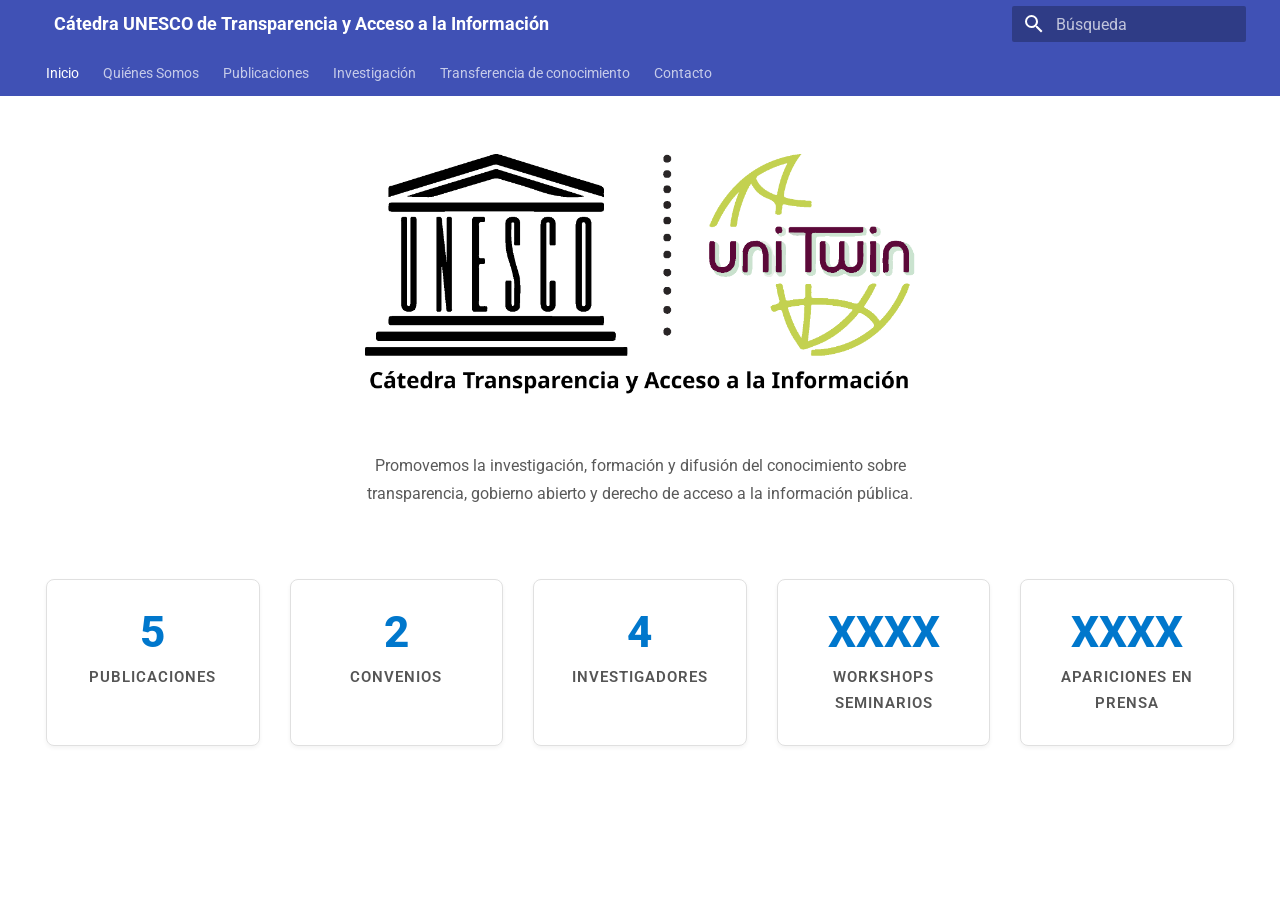
==== index.html @ 117f4312 "Deployed ab85053 with MkDocs version: 1.6.1" ====
<!doctype html>
<html lang="es" class="no-js">
  <head>
    
      <meta charset="utf-8">
      <meta name="viewport" content="width=device-width,initial-scale=1">
      
        <meta name="description" content="Cátedra UNESCO dedicada a la investigación en transparencia y acceso a la información pública auspiciado por UNESCO internacional.">
      
      
      
        <link rel="canonical" href="https://joseluissanmartinmelio.github.io/unesco_page/">
      
      
      
        <link rel="next" href="quienes-somos/">
      
      
        
      
      
      <link rel="icon" href="images/logo.png">
      <meta name="generator" content="mkdocs-1.6.1, mkdocs-material-9.7.4">
    
    
      
        <title>Cátedra UNESCO de Transparencia y Acceso a la Información</title>
      
    
    
      <link rel="stylesheet" href="assets/stylesheets/main.484c7ddc.min.css">
      
        
        <link rel="stylesheet" href="assets/stylesheets/palette.ab4e12ef.min.css">
      
      


    
    
      
    
    
      
        
        
        <link rel="preconnect" href="https://fonts.gstatic.com" crossorigin>
        <link rel="stylesheet" href="https://fonts.googleapis.com/css?family=Roboto:300,300i,400,400i,700,700i%7CRoboto+Mono:400,400i,700,700i&display=fallback">
        <style>:root{--md-text-font:"Roboto";--md-code-font:"Roboto Mono"}</style>
      
    
    
      <link rel="stylesheet" href="stylesheets/extra.css">
    
    <script>__md_scope=new URL(".",location),__md_hash=e=>[...e].reduce(((e,_)=>(e<<5)-e+_.charCodeAt(0)),0),__md_get=(e,_=localStorage,t=__md_scope)=>JSON.parse(_.getItem(t.pathname+"."+e)),__md_set=(e,_,t=localStorage,a=__md_scope)=>{try{t.setItem(a.pathname+"."+e,JSON.stringify(_))}catch(e){}}</script>
    
      

    
    
  </head>
  
  
    
    
      
    
    
    
    
    <body dir="ltr" data-md-color-scheme="default" data-md-color-primary="indigo" data-md-color-accent="indigo">
  
    
    <input class="md-toggle" data-md-toggle="drawer" type="checkbox" id="__drawer" autocomplete="off">
    <input class="md-toggle" data-md-toggle="search" type="checkbox" id="__search" autocomplete="off">
    <label class="md-overlay" for="__drawer"></label>
    <div data-md-component="skip">
      
        
        <a href="#_1" class="md-skip">
          Saltar a contenido
        </a>
      
    </div>
    <div data-md-component="announce">
      
    </div>
    
    
      

<header class="md-header" data-md-component="header">
  <nav class="md-header__inner md-grid" aria-label="Cabecera">
    <a href="." title="Cátedra UNESCO de Transparencia y Acceso a la Información" class="md-header__button md-logo" aria-label="Cátedra UNESCO de Transparencia y Acceso a la Información" data-md-component="logo">
      
  <img src="images/logo.png" alt="logo">

    </a>
    <label class="md-header__button md-icon" for="__drawer">
      
      <svg xmlns="http://www.w3.org/2000/svg" viewBox="0 0 24 24"><path d="M3 6h18v2H3zm0 5h18v2H3zm0 5h18v2H3z"/></svg>
    </label>
    <div class="md-header__title" data-md-component="header-title">
      <div class="md-header__ellipsis">
        <div class="md-header__topic">
          <span class="md-ellipsis">
            Cátedra UNESCO de Transparencia y Acceso a la Información
          </span>
        </div>
        <div class="md-header__topic" data-md-component="header-topic">
          <span class="md-ellipsis">
            
              Inicio
            
          </span>
        </div>
      </div>
    </div>
    
      
        <form class="md-header__option" data-md-component="palette">
  
    
    
    
    <input class="md-option" data-md-color-media="" data-md-color-scheme="default" data-md-color-primary="indigo" data-md-color-accent="indigo"  aria-hidden="true"  type="radio" name="__palette" id="__palette_0">
    
  
</form>
      
    
    
      <script>var palette=__md_get("__palette");if(palette&&palette.color){if("(prefers-color-scheme)"===palette.color.media){var media=matchMedia("(prefers-color-scheme: light)"),input=document.querySelector(media.matches?"[data-md-color-media='(prefers-color-scheme: light)']":"[data-md-color-media='(prefers-color-scheme: dark)']");palette.color.media=input.getAttribute("data-md-color-media"),palette.color.scheme=input.getAttribute("data-md-color-scheme"),palette.color.primary=input.getAttribute("data-md-color-primary"),palette.color.accent=input.getAttribute("data-md-color-accent")}for(var[key,value]of Object.entries(palette.color))document.body.setAttribute("data-md-color-"+key,value)}</script>
    
    
    
      
      
        <label class="md-header__button md-icon" for="__search">
          
          <svg xmlns="http://www.w3.org/2000/svg" viewBox="0 0 24 24"><path d="M9.5 3A6.5 6.5 0 0 1 16 9.5c0 1.61-.59 3.09-1.56 4.23l.27.27h.79l5 5-1.5 1.5-5-5v-.79l-.27-.27A6.52 6.52 0 0 1 9.5 16 6.5 6.5 0 0 1 3 9.5 6.5 6.5 0 0 1 9.5 3m0 2C7 5 5 7 5 9.5S7 14 9.5 14 14 12 14 9.5 12 5 9.5 5"/></svg>
        </label>
        <div class="md-search" data-md-component="search" role="dialog">
  <label class="md-search__overlay" for="__search"></label>
  <div class="md-search__inner" role="search">
    <form class="md-search__form" name="search">
      <input type="text" class="md-search__input" name="query" aria-label="Búsqueda" placeholder="Búsqueda" autocapitalize="off" autocorrect="off" autocomplete="off" spellcheck="false" data-md-component="search-query" required>
      <label class="md-search__icon md-icon" for="__search">
        
        <svg xmlns="http://www.w3.org/2000/svg" viewBox="0 0 24 24"><path d="M9.5 3A6.5 6.5 0 0 1 16 9.5c0 1.61-.59 3.09-1.56 4.23l.27.27h.79l5 5-1.5 1.5-5-5v-.79l-.27-.27A6.52 6.52 0 0 1 9.5 16 6.5 6.5 0 0 1 3 9.5 6.5 6.5 0 0 1 9.5 3m0 2C7 5 5 7 5 9.5S7 14 9.5 14 14 12 14 9.5 12 5 9.5 5"/></svg>
        
        <svg xmlns="http://www.w3.org/2000/svg" viewBox="0 0 24 24"><path d="M20 11v2H8l5.5 5.5-1.42 1.42L4.16 12l7.92-7.92L13.5 5.5 8 11z"/></svg>
      </label>
      <nav class="md-search__options" aria-label="Buscar">
        
        <button type="reset" class="md-search__icon md-icon" title="Limpiar" aria-label="Limpiar" tabindex="-1">
          
          <svg xmlns="http://www.w3.org/2000/svg" viewBox="0 0 24 24"><path d="M19 6.41 17.59 5 12 10.59 6.41 5 5 6.41 10.59 12 5 17.59 6.41 19 12 13.41 17.59 19 19 17.59 13.41 12z"/></svg>
        </button>
      </nav>
      
    </form>
    <div class="md-search__output">
      <div class="md-search__scrollwrap" tabindex="0" data-md-scrollfix>
        <div class="md-search-result" data-md-component="search-result">
          <div class="md-search-result__meta">
            Inicializando búsqueda
          </div>
          <ol class="md-search-result__list" role="presentation"></ol>
        </div>
      </div>
    </div>
  </div>
</div>
      
    
    
  </nav>
  
</header>
    
    <div class="md-container" data-md-component="container">
      
      
        
          
            
<nav class="md-tabs" aria-label="Pestañas" data-md-component="tabs">
  <div class="md-grid">
    <ul class="md-tabs__list">
      
        
  
  
  
    
  
  
    <li class="md-tabs__item md-tabs__item--active">
      <a href="." class="md-tabs__link">
        
  
  
    
  
  Inicio

      </a>
    </li>
  

      
        
  
  
  
  
    <li class="md-tabs__item">
      <a href="quienes-somos/" class="md-tabs__link">
        
  
  
    
  
  Quiénes Somos

      </a>
    </li>
  

      
        
  
  
  
  
    <li class="md-tabs__item">
      <a href="publicaciones/" class="md-tabs__link">
        
  
  
    
  
  Publicaciones

      </a>
    </li>
  

      
        
  
  
  
  
    <li class="md-tabs__item">
      <a href="investigacion/" class="md-tabs__link">
        
  
  
    
  
  Investigación

      </a>
    </li>
  

      
        
  
  
  
  
    <li class="md-tabs__item">
      <a href="transferencia_conocimiento/" class="md-tabs__link">
        
  
  
    
  
  Transferencia de conocimiento

      </a>
    </li>
  

      
        
  
  
  
  
    <li class="md-tabs__item">
      <a href="contacto/" class="md-tabs__link">
        
  
  
    
  
  Contacto

      </a>
    </li>
  

      
    </ul>
  </div>
</nav>
          
        
      
      <main class="md-main" data-md-component="main">
        <div class="md-main__inner md-grid">
          
            
              
                
              
              <div class="md-sidebar md-sidebar--primary" data-md-component="sidebar" data-md-type="navigation" hidden>
                <div class="md-sidebar__scrollwrap">
                  <div class="md-sidebar__inner">
                    


  


<nav class="md-nav md-nav--primary md-nav--lifted" aria-label="Navegación" data-md-level="0">
  <label class="md-nav__title" for="__drawer">
    <a href="." title="Cátedra UNESCO de Transparencia y Acceso a la Información" class="md-nav__button md-logo" aria-label="Cátedra UNESCO de Transparencia y Acceso a la Información" data-md-component="logo">
      
  <img src="images/logo.png" alt="logo">

    </a>
    Cátedra UNESCO de Transparencia y Acceso a la Información
  </label>
  
  <ul class="md-nav__list" data-md-scrollfix>
    
      
      
  
  
    
  
  
  
    <li class="md-nav__item md-nav__item--active">
      
      <input class="md-nav__toggle md-toggle" type="checkbox" id="__toc">
      
      
        
      
      
      <a href="." class="md-nav__link md-nav__link--active">
        
  
  
  <span class="md-ellipsis">
    
  
    Inicio
  

    
  </span>
  
  

      </a>
      
    </li>
  

    
      
      
  
  
  
  
    <li class="md-nav__item">
      <a href="quienes-somos/" class="md-nav__link">
        
  
  
  <span class="md-ellipsis">
    
  
    Quiénes Somos
  

    
  </span>
  
  

      </a>
    </li>
  

    
      
      
  
  
  
  
    <li class="md-nav__item">
      <a href="publicaciones/" class="md-nav__link">
        
  
  
  <span class="md-ellipsis">
    
  
    Publicaciones
  

    
  </span>
  
  

      </a>
    </li>
  

    
      
      
  
  
  
  
    <li class="md-nav__item">
      <a href="investigacion/" class="md-nav__link">
        
  
  
  <span class="md-ellipsis">
    
  
    Investigación
  

    
  </span>
  
  

      </a>
    </li>
  

    
      
      
  
  
  
  
    <li class="md-nav__item">
      <a href="transferencia_conocimiento/" class="md-nav__link">
        
  
  
  <span class="md-ellipsis">
    
  
    Transferencia de conocimiento
  

    
  </span>
  
  

      </a>
    </li>
  

    
      
      
  
  
  
  
    <li class="md-nav__item">
      <a href="contacto/" class="md-nav__link">
        
  
  
  <span class="md-ellipsis">
    
  
    Contacto
  

    
  </span>
  
  

      </a>
    </li>
  

    
  </ul>
</nav>
                  </div>
                </div>
              </div>
            
            
              
                
              
              <div class="md-sidebar md-sidebar--secondary" data-md-component="sidebar" data-md-type="toc" hidden>
                <div class="md-sidebar__scrollwrap">
                  <div class="md-sidebar__inner">
                    

<nav class="md-nav md-nav--secondary" aria-label="Tabla de contenidos">
  
  
  
    
  
  
</nav>
                  </div>
                </div>
              </div>
            
          
          
            <div class="md-content" data-md-component="content">
              
              <article class="md-content__inner md-typeset">
                
                  
  




<h1 id="_1"></h1>
<div class="hero-section">
  <img src="images/logo.png" alt="Logo Cátedra UNESCO" class="hero-logo">
  <p class="hero-subtitle">
    Promovemos la investigación, formación y difusión del conocimiento 
    sobre transparencia, gobierno abierto y derecho de acceso a la información pública.
  </p>
</div>

<!--TODO: Cambiar el logo por el de color amarillo de unitwin en png-->

<div class="stats-grid">

  <div class="stat-card">
    <a href="publicaciones/" style="text-decoration: none; color: inherit;">
      <span class="stat-number">5</span>
      <span class="stat-label">Publicaciones</span>
    </a>
  </div>

  <div class="stat-card">
    <span class="stat-number">2</span>
    <span class="stat-label">Convenios</span>
  </div>

  <div class="stat-card">
    <a href="quienes-somos/" style="text-decoration: none; color: inherit;">
      <span class="stat-number">4</span>
      <span class="stat-label">Investigadores</span>
    </a>
  </div>

  <div class="stat-card">
   <!--  <a href="quienes-somos/" style="text-decoration: none; color: inherit;">-->
      <span class="stat-number">XXXX</span>
      <span class="stat-label">Workshops
      Seminarios</span>
    </a>
  </div>

  <div class="stat-card">
   <!--  <a href="quienes-somos/" style="text-decoration: none; color: inherit;">-->
      <span class="stat-number">XXXX</span>
      <span class="stat-label">Apariciones en prensa</span>
    </a>
  </div>

</div>







  
  




  



                
              </article>
            </div>
          
          
<script>var target=document.getElementById(location.hash.slice(1));target&&target.name&&(target.checked=target.name.startsWith("__tabbed_"))</script>
        </div>
        
      </main>
      
        <footer class="md-footer">
  
  <div class="md-footer-meta md-typeset">
    <div class="md-footer-meta__inner md-grid">
      <div class="md-copyright">
  
  
    Made with
    <a href="https://squidfunk.github.io/mkdocs-material/" target="_blank" rel="noopener">
      Material for MkDocs
    </a>
  
</div>
      
    </div>
  </div>
</footer>
      
    </div>
    <div class="md-dialog" data-md-component="dialog">
      <div class="md-dialog__inner md-typeset"></div>
    </div>
    
    
    
      
      
      <script id="__config" type="application/json">{"annotate": null, "base": ".", "features": ["navigation.tabs", "navigation.indexes", "navigation.smooth_scroll"], "search": "assets/javascripts/workers/search.2c215733.min.js", "tags": null, "translations": {"clipboard.copied": "Copiado al portapapeles", "clipboard.copy": "Copiar al portapapeles", "search.result.more.one": "1 m\u00e1s en esta p\u00e1gina", "search.result.more.other": "# m\u00e1s en esta p\u00e1gina", "search.result.none": "No se encontraron documentos", "search.result.one": "1 documento encontrado", "search.result.other": "# documentos encontrados", "search.result.placeholder": "Teclee para comenzar b\u00fasqueda", "search.result.term.missing": "Falta", "select.version": "Seleccionar versi\u00f3n"}, "version": null}</script>
    
    
      <script src="assets/javascripts/bundle.79ae519e.min.js"></script>
      
    
  </body>
</html>
---- assets/stylesheets/main.484c7ddc.min.css ----
@charset "UTF-8";html{-webkit-text-size-adjust:none;-moz-text-size-adjust:none;text-size-adjust:none;box-sizing:border-box}*,:after,:before{box-sizing:inherit}@media (prefers-reduced-motion){*,:after,:before{transition:none!important}}body{margin:0}a,button,input,label{-webkit-tap-highlight-color:transparent}a{color:inherit;text-decoration:none}hr{border:0;box-sizing:initial;display:block;height:.05rem;overflow:visible;padding:0}small{font-size:80%}sub,sup{line-height:1em}img{border-style:none}table{border-collapse:initial;border-spacing:0}td,th{font-weight:400;vertical-align:top}button{background:#0000;border:0;font-family:inherit;font-size:inherit;margin:0;padding:0}input{border:0;outline:none}:root{--md-primary-fg-color:#4051b5;--md-primary-fg-color--light:#5d6cc0;--md-primary-fg-color--dark:#303fa1;--md-primary-bg-color:#fff;--md-primary-bg-color--light:#ffffffb3;--md-accent-fg-color:#526cfe;--md-accent-fg-color--transparent:#526cfe1a;--md-accent-bg-color:#fff;--md-accent-bg-color--light:#ffffffb3}[data-md-color-scheme=default]{color-scheme:light}[data-md-color-scheme=default] img[src$="#gh-dark-mode-only"],[data-md-color-scheme=default] img[src$="#only-dark"]{display:none}:root,[data-md-color-scheme=default]{--md-hue:225deg;--md-default-fg-color:#000000de;--md-default-fg-color--light:#0000008a;--md-default-fg-color--lighter:#00000052;--md-default-fg-color--lightest:#00000012;--md-default-bg-color:#fff;--md-default-bg-color--light:#ffffffb3;--md-default-bg-color--lighter:#ffffff4d;--md-default-bg-color--lightest:#ffffff1f;--md-code-fg-color:#36464e;--md-code-bg-color:#f5f5f5;--md-code-bg-color--light:#f5f5f5b3;--md-code-bg-color--lighter:#f5f5f54d;--md-code-hl-color:#4287ff;--md-code-hl-color--light:#4287ff1a;--md-code-hl-number-color:#d52a2a;--md-code-hl-special-color:#db1457;--md-code-hl-function-color:#a846b9;--md-code-hl-constant-color:#6e59d9;--md-code-hl-keyword-color:#3f6ec6;--md-code-hl-string-color:#1c7d4d;--md-code-hl-name-color:var(--md-code-fg-color);--md-code-hl-operator-color:var(--md-default-fg-color--light);--md-code-hl-punctuation-color:var(--md-default-fg-color--light);--md-code-hl-comment-color:var(--md-default-fg-color--light);--md-code-hl-generic-color:var(--md-default-fg-color--light);--md-code-hl-variable-color:var(--md-default-fg-color--light);--md-typeset-color:var(--md-default-fg-color);--md-typeset-a-color:var(--md-primary-fg-color);--md-typeset-del-color:#f5503d26;--md-typeset-ins-color:#0bd57026;--md-typeset-kbd-color:#fafafa;--md-typeset-kbd-accent-color:#fff;--md-typeset-kbd-border-color:#b8b8b8;--md-typeset-mark-color:#ffff0080;--md-typeset-table-color:#0000001f;--md-typeset-table-color--light:rgba(0,0,0,.035);--md-admonition-fg-color:var(--md-default-fg-color);--md-admonition-bg-color:var(--md-default-bg-color);--md-warning-fg-color:#000000de;--md-warning-bg-color:#ff9;--md-footer-fg-color:#fff;--md-footer-fg-color--light:#ffffffb3;--md-footer-fg-color--lighter:#ffffff73;--md-footer-bg-color:#000000de;--md-footer-bg-color--dark:#00000052;--md-shadow-z1:0 0.2rem 0.5rem #0000000d,0 0 0.05rem #0000001a;--md-shadow-z2:0 0.2rem 0.5rem #0000001a,0 0 0.05rem #00000040;--md-shadow-z3:0 0.2rem 0.5rem #0003,0 0 0.05rem #00000059}.md-icon svg{fill:currentcolor;display:block;height:1.2rem;width:1.2rem}body{-webkit-font-smoothing:antialiased;-moz-osx-font-smoothing:grayscale;--md-text-font-family:var(--md-text-font,_),-apple-system,BlinkMacSystemFont,Helvetica,Arial,sans-serif;--md-code-font-family:var(--md-code-font,_),SFMono-Regular,Consolas,Menlo,monospace}aside,body,input{font-feature-settings:"kern","liga";color:var(--md-typeset-color);font-family:var(--md-text-font-family)}code,kbd,pre{font-feature-settings:"kern";font-family:var(--md-code-font-family)}:root{--md-typeset-table-sort-icon:url('data:image/svg+xml;charset=utf-8,<svg xmlns="http://www.w3.org/2000/svg" viewBox="0 0 24 24"><path d="m18 21-4-4h3V7h-3l4-4 4 4h-3v10h3M2 19v-2h10v2M2 13v-2h7v2M2 7V5h4v2z"/></svg>');--md-typeset-table-sort-icon--asc:url('data:image/svg+xml;charset=utf-8,<svg xmlns="http://www.w3.org/2000/svg" viewBox="0 0 24 24"><path d="M19 17h3l-4 4-4-4h3V3h2M2 17h10v2H2M6 5v2H2V5m0 6h7v2H2z"/></svg>');--md-typeset-table-sort-icon--desc:url('data:image/svg+xml;charset=utf-8,<svg xmlns="http://www.w3.org/2000/svg" viewBox="0 0 24 24"><path d="M19 7h3l-4-4-4 4h3v14h2M2 17h10v2H2M6 5v2H2V5m0 6h7v2H2z"/></svg>')}.md-typeset{-webkit-print-color-adjust:exact;color-adjust:exact;font-size:.8rem;line-height:1.6;overflow-wrap:break-word}@media print{.md-typeset{font-size:.68rem}}.md-typeset blockquote,.md-typeset dl,.md-typeset figure,.md-typeset ol,.md-typeset pre,.md-typeset ul{margin-bottom:1em;margin-top:1em}.md-typeset h1{color:var(--md-default-fg-color--light);font-size:2em;line-height:1.3;margin:0 0 1.25em}.md-typeset h1,.md-typeset h2{font-weight:300;letter-spacing:-.01em}.md-typeset h2{font-size:1.5625em;line-height:1.4;margin:1.6em 0 .64em}.md-typeset h3{font-size:1.25em;font-weight:400;letter-spacing:-.01em;line-height:1.5;margin:1.6em 0 .8em}.md-typeset h2+h3{margin-top:.8em}.md-typeset h4{font-weight:700;letter-spacing:-.01em;margin:1em 0}.md-typeset h5,.md-typeset h6{color:var(--md-default-fg-color--light);font-size:.8em;font-weight:700;letter-spacing:-.01em;margin:1.25em 0}.md-typeset h5{text-transform:uppercase}.md-typeset h5 code{text-transform:none}.md-typeset hr{border-bottom:.05rem solid var(--md-default-fg-color--lightest);display:flow-root;margin:1.5em 0}.md-typeset a{color:var(--md-typeset-a-color);word-break:break-word}.md-typeset a,.md-typeset a:before{transition:color 125ms}.md-typeset a:focus,.md-typeset a:hover{color:var(--md-accent-fg-color)}.md-typeset a:focus code,.md-typeset a:hover code{background-color:var(--md-accent-fg-color--transparent);color:var(--md-accent-fg-color)}.md-typeset a code{color:var(--md-typeset-a-color)}.md-typeset a.focus-visible{outline-color:var(--md-accent-fg-color);outline-offset:.2rem}.md-typeset code,.md-typeset kbd,.md-typeset pre{color:var(--md-code-fg-color);direction:ltr;font-variant-ligatures:none;transition:background-color 125ms}@media print{.md-typeset code,.md-typeset kbd,.md-typeset pre{white-space:pre-wrap}}.md-typeset code{background-color:var(--md-code-bg-color);border-radius:.1rem;-webkit-box-decoration-break:clone;box-decoration-break:clone;font-size:.85em;padding:0 .2941176471em;transition:color 125ms,background-color 125ms;word-break:break-word}.md-typeset code:not(.focus-visible){-webkit-tap-highlight-color:transparent;outline:none}.md-typeset pre{display:flow-root;line-height:1.4;position:relative}.md-typeset pre>code{-webkit-box-decoration-break:slice;box-decoration-break:slice;box-shadow:none;display:block;margin:0;outline-color:var(--md-accent-fg-color);overflow:auto;padding:.7720588235em 1.1764705882em;scrollbar-color:var(--md-default-fg-color--lighter) #0000;scrollbar-width:thin;touch-action:auto;word-break:normal}.md-typeset pre>code:hover{scrollbar-color:var(--md-accent-fg-color) #0000}.md-typeset pre>code::-webkit-scrollbar{height:.2rem;width:.2rem}.md-typeset pre>code::-webkit-scrollbar-thumb{background-color:var(--md-default-fg-color--lighter)}.md-typeset pre>code::-webkit-scrollbar-thumb:hover{background-color:var(--md-accent-fg-color)}.md-typeset kbd{background-color:var(--md-typeset-kbd-color);border-radius:.1rem;box-shadow:0 .1rem 0 .05rem var(--md-typeset-kbd-border-color),0 .1rem 0 var(--md-typeset-kbd-border-color),0 -.1rem .2rem var(--md-typeset-kbd-accent-color) inset;color:var(--md-default-fg-color);display:inline-block;font-size:.75em;padding:0 .6666666667em;vertical-align:text-top;word-break:break-word}.md-typeset mark{background-color:var(--md-typeset-mark-color);-webkit-box-decoration-break:clone;box-decoration-break:clone;color:inherit;word-break:break-word}.md-typeset abbr{cursor:help;text-decoration:none}.md-typeset [data-preview],.md-typeset abbr{border-bottom:.05rem dotted var(--md-default-fg-color--light)}.md-typeset small{opacity:.75}[dir=ltr] .md-typeset sub,[dir=ltr] .md-typeset sup{margin-left:.078125em}[dir=rtl] .md-typeset sub,[dir=rtl] .md-typeset sup{margin-right:.078125em}[dir=ltr] .md-typeset blockquote{padding-left:.6rem}[dir=rtl] .md-typeset blockquote{padding-right:.6rem}[dir=ltr] .md-typeset blockquote{border-left:.2rem solid var(--md-default-fg-color--lighter)}[dir=rtl] .md-typeset blockquote{border-right:.2rem solid var(--md-default-fg-color--lighter)}.md-typeset blockquote{color:var(--md-default-fg-color--light);margin-left:0;margin-right:0}.md-typeset ul{list-style-type:disc}.md-typeset ul[type]{list-style-type:revert-layer}[dir=ltr] .md-typeset ol,[dir=ltr] .md-typeset ul{margin-left:.625em}[dir=rtl] .md-typeset ol,[dir=rtl] .md-typeset ul{margin-right:.625em}.md-typeset ol,.md-typeset ul{padding:0}.md-typeset ol:not([hidden]),.md-typeset ul:not([hidden]){display:flow-root}.md-typeset ol ol,.md-typeset ul ol{list-style-type:lower-alpha}.md-typeset ol ol ol,.md-typeset ul ol ol{list-style-type:lower-roman}.md-typeset ol ol ol ol,.md-typeset ul ol ol ol{list-style-type:upper-alpha}.md-typeset ol ol ol ol ol,.md-typeset ul ol ol ol ol{list-style-type:upper-roman}.md-typeset ol[type],.md-typeset ul[type]{list-style-type:revert-layer}[dir=ltr] .md-typeset ol li,[dir=ltr] .md-typeset ul li{margin-left:1.25em}[dir=rtl] .md-typeset ol li,[dir=rtl] .md-typeset ul li{margin-right:1.25em}.md-typeset ol li,.md-typeset ul li{margin-bottom:.5em}.md-typeset ol li blockquote,.md-typeset ol li p,.md-typeset ul li blockquote,.md-typeset ul li p{margin:.5em 0}.md-typeset ol li:last-child,.md-typeset ul li:last-child{margin-bottom:0}[dir=ltr] .md-typeset ol li ol,[dir=ltr] .md-typeset ol li ul,[dir=ltr] .md-typeset ul li ol,[dir=ltr] .md-typeset ul li ul{margin-left:.625em}[dir=rtl] .md-typeset ol li ol,[dir=rtl] .md-typeset ol li ul,[dir=rtl] .md-typeset ul li ol,[dir=rtl] .md-typeset ul li ul{margin-right:.625em}.md-typeset ol li ol,.md-typeset ol li ul,.md-typeset ul li ol,.md-typeset ul li ul{margin-bottom:.5em;margin-top:.5em}[dir=ltr] .md-typeset dd{margin-left:1.875em}[dir=rtl] .md-typeset dd{margin-right:1.875em}.md-typeset dd{margin-bottom:1.5em;margin-top:1em}.md-typeset img,.md-typeset svg,.md-typeset video{height:auto;max-width:100%}.md-typeset img[align=left]{margin:1em 1em 1em 0}.md-typeset img[align=right]{margin:1em 0 1em 1em}.md-typeset img[align]:only-child{margin-top:0}.md-typeset figure{display:flow-root;margin:1em auto;max-width:100%;text-align:center;width:fit-content}.md-typeset figure img{display:block;margin:0 auto}.md-typeset figcaption{font-style:italic;margin:1em auto;max-width:24rem}.md-typeset iframe{max-width:100%}.md-typeset table:not([class]){background-color:var(--md-default-bg-color);border:.05rem solid var(--md-typeset-table-color);border-radius:.1rem;display:inline-block;font-size:.64rem;max-width:100%;overflow:auto;touch-action:auto}@media print{.md-typeset table:not([class]){display:table}}.md-typeset table:not([class])+*{margin-top:1.5em}.md-typeset table:not([class]) td>:first-child,.md-typeset table:not([class]) th>:first-child{margin-top:0}.md-typeset table:not([class]) td>:last-child,.md-typeset table:not([class]) th>:last-child{margin-bottom:0}.md-typeset table:not([class]) td:not([align]),.md-typeset table:not([class]) th:not([align]){text-align:left}[dir=rtl] .md-typeset table:not([class]) td:not([align]),[dir=rtl] .md-typeset table:not([class]) th:not([align]){text-align:right}.md-typeset table:not([class]) th{font-weight:700;min-width:5rem;padding:.9375em 1.25em;vertical-align:top}.md-typeset table:not([class]) td{border-top:.05rem solid var(--md-typeset-table-color);padding:.9375em 1.25em;vertical-align:top}.md-typeset table:not([class]) tbody tr{transition:background-color 125ms}.md-typeset table:not([class]) tbody tr:hover{background-color:var(--md-typeset-table-color--light);box-shadow:0 .05rem 0 var(--md-default-bg-color) inset}.md-typeset table:not([class]) a{word-break:normal}.md-typeset table th[role=columnheader]{cursor:pointer}[dir=ltr] .md-typeset table th[role=columnheader]:after{margin-left:.5em}[dir=rtl] .md-typeset table th[role=columnheader]:after{margin-right:.5em}.md-typeset table th[role=columnheader]:after{content:"";display:inline-block;height:1.2em;-webkit-mask-image:var(--md-typeset-table-sort-icon);mask-image:var(--md-typeset-table-sort-icon);-webkit-mask-repeat:no-repeat;mask-repeat:no-repeat;-webkit-mask-size:contain;mask-size:contain;transition:background-color 125ms;vertical-align:text-bottom;width:1.2em}.md-typeset table th[role=columnheader]:hover:after{background-color:var(--md-default-fg-color--lighter)}.md-typeset table th[role=columnheader][aria-sort=ascending]:after{background-color:var(--md-default-fg-color--light);-webkit-mask-image:var(--md-typeset-table-sort-icon--asc);mask-image:var(--md-typeset-table-sort-icon--asc)}.md-typeset table th[role=columnheader][aria-sort=descending]:after{background-color:var(--md-default-fg-color--light);-webkit-mask-image:var(--md-typeset-table-sort-icon--desc);mask-image:var(--md-typeset-table-sort-icon--desc)}.md-typeset__scrollwrap{margin:1em -.8rem;overflow-x:auto;touch-action:auto}.md-typeset__table{display:inline-block;margin-bottom:.5em;padding:0 .8rem}@media print{.md-typeset__table{display:block}}html .md-typeset__table table{display:table;margin:0;overflow:hidden;width:100%}@media screen and (max-width:44.984375em){.md-content__inner>pre{margin:1em -.8rem}.md-content__inner>pre code{border-radius:0}}.md-typeset .md-author{border-radius:100%;display:block;flex-shrink:0;height:1.6rem;overflow:hidden;position:relative;transition:color 125ms,transform 125ms;width:1.6rem}.md-typeset .md-author img{display:block}.md-typeset .md-author--more{background:var(--md-default-fg-color--lightest);color:var(--md-default-fg-color--lighter);font-size:.6rem;font-weight:700;line-height:1.6rem;text-align:center}.md-typeset .md-author--long{height:2.4rem;width:2.4rem}.md-typeset a.md-author{transform:scale(1)}.md-typeset a.md-author img{border-radius:100%;filter:grayscale(100%) opacity(75%);transition:filter 125ms}.md-typeset a.md-author:focus,.md-typeset a.md-author:hover{transform:scale(1.1);z-index:1}.md-typeset a.md-author:focus img,.md-typeset a.md-author:hover img{filter:grayscale(0)}.md-banner{background-color:var(--md-footer-bg-color);color:var(--md-footer-fg-color);overflow:auto}@media print{.md-banner{display:none}}.md-banner--warning{background-color:var(--md-warning-bg-color);color:var(--md-warning-fg-color)}.md-banner__inner{font-size:.7rem;margin:.6rem auto;padding:0 .8rem}[dir=ltr] .md-banner__button{float:right}[dir=rtl] .md-banner__button{float:left}.md-banner__button{color:inherit;cursor:pointer;transition:opacity .25s}.no-js .md-banner__button{display:none}.md-banner__button:hover{opacity:.7}html{font-size:125%;height:100%;overflow-x:hidden}@media screen and (min-width:100em){html{font-size:137.5%}}@media screen and (min-width:125em){html{font-size:150%}}body{background-color:var(--md-default-bg-color);display:flex;flex-direction:column;font-size:.5rem;min-height:100%;position:relative;width:100%}@media print{body{display:block}}@media screen and (max-width:59.984375em){body[data-md-scrolllock]{position:fixed}}.md-grid{margin-left:auto;margin-right:auto;max-width:61rem}.md-container{display:flex;flex-direction:column;flex-grow:1}@media print{.md-container{display:block}}.md-main{flex-grow:1}.md-main__inner{display:flex;height:100%;margin-top:1.5rem}.md-ellipsis{overflow:hidden;text-overflow:ellipsis}.md-toggle{display:none}.md-option{height:0;opacity:0;position:absolute;width:0}.md-option:checked+label:not([hidden]){display:block}.md-option.focus-visible+label{outline-color:var(--md-accent-fg-color);outline-style:auto}.md-skip{background-color:var(--md-default-fg-color);border-radius:.1rem;color:var(--md-default-bg-color);font-size:.64rem;margin:.5rem;opacity:0;outline-color:var(--md-accent-fg-color);padding:.3rem .5rem;position:fixed;transform:translateY(.4rem);z-index:-1}.md-skip:focus{opacity:1;transform:translateY(0);transition:transform .25s cubic-bezier(.4,0,.2,1),opacity 175ms 75ms;z-index:10}@page{margin:25mm}:root{--md-clipboard-icon:url('data:image/svg+xml;charset=utf-8,<svg xmlns="http://www.w3.org/2000/svg" viewBox="0 0 24 24"><path d="M19 21H8V7h11m0-2H8a2 2 0 0 0-2 2v14a2 2 0 0 0 2 2h11a2 2 0 0 0 2-2V7a2 2 0 0 0-2-2m-3-4H4a2 2 0 0 0-2 2v14h2V3h12z"/></svg>')}.md-clipboard{border-radius:.1rem;color:var(--md-default-fg-color--lightest);cursor:pointer;height:1.5em;outline-color:var(--md-accent-fg-color);outline-offset:.1rem;transition:color .25s;width:1.5em;z-index:1}@media print{.md-clipboard{display:none}}.md-clipboard:not(.focus-visible){-webkit-tap-highlight-color:transparent;outline:none}:hover>.md-clipboard{color:var(--md-default-fg-color--light)}.md-clipboard:focus,.md-clipboard:hover{color:var(--md-accent-fg-color)}.md-clipboard:after{background-color:currentcolor;content:"";display:block;height:1.125em;margin:0 auto;-webkit-mask-image:var(--md-clipboard-icon);mask-image:var(--md-clipboard-icon);-webkit-mask-position:center;mask-position:center;-webkit-mask-repeat:no-repeat;mask-repeat:no-repeat;-webkit-mask-size:contain;mask-size:contain;width:1.125em}.md-clipboard--inline{cursor:pointer}.md-clipboard--inline code{transition:color .25s,background-color .25s}.md-clipboard--inline:focus code,.md-clipboard--inline:hover code{background-color:var(--md-accent-fg-color--transparent);color:var(--md-accent-fg-color)}:root{--md-code-select-icon:url('data:image/svg+xml;charset=utf-8,<svg xmlns="http://www.w3.org/2000/svg" viewBox="0 0 24 24"><path d="M19 19h-4v2h4c1.1 0 2-.9 2-2v-4h-2m0-12h-4v2h4v4h2V5c0-1.1-.9-2-2-2M5 5h4V3H5c-1.1 0-2 .9-2 2v4h2m0 6H3v4c0 1.1.9 2 2 2h4v-2H5zm2-4h2v2H7zm4 0h2v2h-2zm4 0h2v2h-2zM7 7h2v2H7zm4 0h2v2h-2zm4 0h2v2h-2zm-8 8h2v2H7zm4 0h2v2h-2zm4 0h2v2h-2z"/></svg>');--md-code-copy-icon:url('data:image/svg+xml;charset=utf-8,<svg xmlns="http://www.w3.org/2000/svg" viewBox="0 0 24 24"><path d="M19 21H8V7h11m0-2H8a2 2 0 0 0-2 2v14a2 2 0 0 0 2 2h11a2 2 0 0 0 2-2V7a2 2 0 0 0-2-2m-3-4H4a2 2 0 0 0-2 2v14h2V3h12z"/></svg>')}.md-typeset .md-code__content{display:grid}.md-code__nav{background-color:var(--md-code-bg-color--lighter);border-radius:.1rem;display:flex;gap:.2rem;padding:.2rem;position:absolute;right:.25em;top:.25em;transition:background-color .25s;z-index:1}:hover>.md-code__nav{background-color:var(--md-code-bg-color--light)}.md-code__button{color:var(--md-default-fg-color--lightest);cursor:pointer;display:block;height:1.5em;outline-color:var(--md-accent-fg-color);outline-offset:.1rem;transition:color .25s;width:1.5em}:hover>*>.md-code__button{color:var(--md-default-fg-color--light)}.md-code__button.focus-visible,.md-code__button:hover{color:var(--md-accent-fg-color)}.md-code__button--active{color:var(--md-default-fg-color)!important}.md-code__button:after{background-color:currentcolor;content:"";display:block;height:1.125em;margin:0 auto;-webkit-mask-position:center;mask-position:center;-webkit-mask-repeat:no-repeat;mask-repeat:no-repeat;-webkit-mask-size:contain;mask-size:contain;width:1.125em}.md-code__button[data-md-type=select]:after{-webkit-mask-image:var(--md-code-select-icon);mask-image:var(--md-code-select-icon)}.md-code__button[data-md-type=copy]:after{-webkit-mask-image:var(--md-code-copy-icon);mask-image:var(--md-code-copy-icon)}@keyframes consent{0%{opacity:0;transform:translateY(100%)}to{opacity:1;transform:translateY(0)}}@keyframes overlay{0%{opacity:0}to{opacity:1}}.md-consent__overlay{animation:overlay .25s both;-webkit-backdrop-filter:blur(.1rem);backdrop-filter:blur(.1rem);background-color:#0000008a;height:100%;opacity:1;position:fixed;top:0;width:100%;z-index:5}.md-consent__inner{animation:consent .5s cubic-bezier(.1,.7,.1,1) both;background-color:var(--md-default-bg-color);border:0;border-radius:.1rem;bottom:0;box-shadow:0 0 .2rem #0000001a,0 .2rem .4rem #0003;max-height:100%;overflow:auto;padding:0;position:fixed;width:100%;z-index:5}.md-consent__form{padding:.8rem}.md-consent__settings{display:none;margin:1em 0}input:checked+.md-consent__settings{display:block}.md-consent__controls{margin-bottom:.8rem}.md-typeset .md-consent__controls .md-button{display:inline}@media screen and (max-width:44.984375em){.md-typeset .md-consent__controls .md-button{display:block;margin-top:.4rem;text-align:center;width:100%}}.md-consent label{cursor:pointer}.md-content{flex-grow:1;min-width:0}.md-content__inner{margin:0 .8rem 1.2rem;padding-top:.6rem}@media screen and (min-width:76.25em){[dir=ltr] .md-sidebar--primary:not([hidden])~.md-content>.md-content__inner{margin-left:1.2rem}[dir=ltr] .md-sidebar--secondary:not([hidden])~.md-content>.md-content__inner,[dir=rtl] .md-sidebar--primary:not([hidden])~.md-content>.md-content__inner{margin-right:1.2rem}[dir=rtl] .md-sidebar--secondary:not([hidden])~.md-content>.md-content__inner{margin-left:1.2rem}}.md-content__inner:before{content:"";display:block;height:.4rem}.md-content__inner>:last-child{margin-bottom:0}[dir=ltr] .md-content__button{float:right}[dir=rtl] .md-content__button{float:left}[dir=ltr] .md-content__button{margin-left:.4rem}[dir=rtl] .md-content__button{margin-right:.4rem}.md-content__button{margin:.4rem 0;padding:0}@media print{.md-content__button{display:none}}.md-typeset .md-content__button{color:var(--md-default-fg-color--lighter)}.md-content__button svg{display:inline;vertical-align:top}[dir=rtl] .md-content__button svg{transform:scaleX(-1)}[dir=ltr] .md-dialog{right:.8rem}[dir=rtl] .md-dialog{left:.8rem}.md-dialog{background-color:var(--md-default-fg-color);border-radius:.1rem;bottom:.8rem;box-shadow:var(--md-shadow-z3);min-width:11.1rem;opacity:0;padding:.4rem .6rem;pointer-events:none;position:fixed;transform:translateY(100%);transition:transform 0ms .4s,opacity .4s;z-index:4}@media print{.md-dialog{display:none}}.md-dialog--active{opacity:1;pointer-events:auto;transform:translateY(0);transition:transform .4s cubic-bezier(.075,.85,.175,1),opacity .4s}.md-dialog__inner{color:var(--md-default-bg-color);font-size:.7rem}.md-feedback{margin:2em 0 1em;text-align:center}.md-feedback fieldset{border:none;margin:0;padding:0}.md-feedback__title{font-weight:700;margin:1em auto}.md-feedback__inner{position:relative}.md-feedback__list{display:flex;flex-wrap:wrap;place-content:baseline center;position:relative}.md-feedback__list:hover .md-icon:not(:disabled){color:var(--md-default-fg-color--lighter)}:disabled .md-feedback__list{min-height:1.8rem}.md-feedback__icon{color:var(--md-default-fg-color--light);cursor:pointer;flex-shrink:0;margin:0 .1rem;transition:color 125ms}.md-feedback__icon:not(:disabled).md-icon:hover{color:var(--md-accent-fg-color)}.md-feedback__icon:disabled{color:var(--md-default-fg-color--lightest);pointer-events:none}.md-feedback__note{opacity:0;position:relative;transform:translateY(.4rem);transition:transform .4s cubic-bezier(.1,.7,.1,1),opacity .15s}.md-feedback__note>*{margin:0 auto;max-width:16rem}:disabled .md-feedback__note{opacity:1;transform:translateY(0)}@media print{.md-feedback{display:none}}.md-footer{background-color:var(--md-footer-bg-color);color:var(--md-footer-fg-color)}@media print{.md-footer{display:none}}.md-footer__inner{justify-content:space-between;overflow:auto;padding:.2rem}.md-footer__inner:not([hidden]){display:flex}.md-footer__link{align-items:end;display:flex;flex-grow:0.01;margin-bottom:.4rem;margin-top:1rem;max-width:100%;outline-color:var(--md-accent-fg-color);overflow:hidden;transition:opacity .25s}.md-footer__link:focus,.md-footer__link:hover{opacity:.7}[dir=rtl] .md-footer__link svg{transform:scaleX(-1)}@media screen and (max-width:44.984375em){.md-footer__link--prev{flex-shrink:0}.md-footer__link--prev .md-footer__title{display:none}}[dir=ltr] .md-footer__link--next{margin-left:auto}[dir=rtl] .md-footer__link--next{margin-right:auto}.md-footer__link--next{text-align:right}[dir=rtl] .md-footer__link--next{text-align:left}.md-footer__title{flex-grow:1;font-size:.9rem;margin-bottom:.7rem;max-width:calc(100% - 2.4rem);padding:0 1rem;white-space:nowrap}.md-footer__button{margin:.2rem;padding:.4rem}.md-footer__direction{font-size:.64rem;opacity:.7}.md-footer-meta{background-color:var(--md-footer-bg-color--dark)}.md-footer-meta__inner{display:flex;flex-wrap:wrap;justify-content:space-between;padding:.2rem}html .md-footer-meta.md-typeset a{color:var(--md-footer-fg-color--light)}html .md-footer-meta.md-typeset a:focus,html .md-footer-meta.md-typeset a:hover{color:var(--md-footer-fg-color)}.md-copyright{color:var(--md-footer-fg-color--lighter);font-size:.64rem;margin:auto .6rem;padding:.4rem 0;width:100%}@media screen and (min-width:45em){.md-copyright{width:auto}}.md-copyright__highlight{color:var(--md-footer-fg-color--light)}.md-social{display:inline-flex;gap:.2rem;margin:0 .4rem;padding:.2rem 0 .6rem}@media screen and (min-width:45em){.md-social{padding:.6rem 0}}.md-social__link{display:inline-block;height:1.6rem;text-align:center;width:1.6rem}.md-social__link:before{line-height:1.9}.md-social__link svg{fill:currentcolor;max-height:.8rem;vertical-align:-25%}.md-typeset .md-button{border:.1rem solid;border-radius:.1rem;color:var(--md-primary-fg-color);cursor:pointer;display:inline-block;font-weight:700;padding:.625em 2em;transition:color 125ms,background-color 125ms,border-color 125ms}.md-typeset .md-button--primary{background-color:var(--md-primary-fg-color);border-color:var(--md-primary-fg-color);color:var(--md-primary-bg-color)}.md-typeset .md-button:focus,.md-typeset .md-button:hover{background-color:var(--md-accent-fg-color);border-color:var(--md-accent-fg-color);color:var(--md-accent-bg-color)}[dir=ltr] .md-typeset .md-input{border-top-left-radius:.1rem}[dir=ltr] .md-typeset .md-input,[dir=rtl] .md-typeset .md-input{border-top-right-radius:.1rem}[dir=rtl] .md-typeset .md-input{border-top-left-radius:.1rem}.md-typeset .md-input{border-bottom:.1rem solid var(--md-default-fg-color--lighter);box-shadow:var(--md-shadow-z1);font-size:.8rem;height:1.8rem;padding:0 .6rem;transition:border .25s,box-shadow .25s}.md-typeset .md-input:focus,.md-typeset .md-input:hover{border-bottom-color:var(--md-accent-fg-color);box-shadow:var(--md-shadow-z2)}.md-typeset .md-input--stretch{width:100%}.md-header{background-color:var(--md-primary-fg-color);box-shadow:0 0 .2rem #0000,0 .2rem .4rem #0000;color:var(--md-primary-bg-color);display:block;left:0;position:sticky;right:0;top:0;z-index:4}@media print{.md-header{display:none}}.md-header[hidden]{transform:translateY(-100%);transition:transform .25s cubic-bezier(.8,0,.6,1),box-shadow .25s}.md-header--shadow{box-shadow:0 0 .2rem #0000001a,0 .2rem .4rem #0003;transition:transform .25s cubic-bezier(.1,.7,.1,1),box-shadow .25s}.md-header__inner{align-items:center;display:flex;padding:0 .2rem}.md-header__button{color:currentcolor;cursor:pointer;margin:.2rem;outline-color:var(--md-accent-fg-color);padding:.4rem;position:relative;transition:opacity .25s;vertical-align:middle;z-index:1}.md-header__button:hover{opacity:.7}.md-header__button:not([hidden]){display:inline-block}.md-header__button:not(.focus-visible){-webkit-tap-highlight-color:transparent;outline:none}.md-header__button.md-logo{margin:.2rem;padding:.4rem}@media screen and (max-width:76.234375em){.md-header__button.md-logo{display:none}}.md-header__button.md-logo img,.md-header__button.md-logo svg{fill:currentcolor;display:block;height:1.2rem;width:auto}@media screen and (min-width:60em){.md-header__button[for=__search]{display:none}}.no-js .md-header__button[for=__search]{display:none}[dir=rtl] .md-header__button[for=__search] svg{transform:scaleX(-1)}@media screen and (min-width:76.25em){.md-header__button[for=__drawer]{display:none}}.md-header__topic{display:flex;max-width:100%;position:absolute;transition:transform .4s cubic-bezier(.1,.7,.1,1),opacity .15s;white-space:nowrap}.md-header__topic+.md-header__topic{opacity:0;pointer-events:none;transform:translateX(1.25rem);transition:transform .4s cubic-bezier(1,.7,.1,.1),opacity .15s;z-index:-1}[dir=rtl] .md-header__topic+.md-header__topic{transform:translateX(-1.25rem)}.md-header__topic:first-child{font-weight:700}[dir=ltr] .md-header__title{margin-left:1rem;margin-right:.4rem}[dir=rtl] .md-header__title{margin-left:.4rem;margin-right:1rem}.md-header__title{flex-grow:1;font-size:.9rem;height:2.4rem;line-height:2.4rem}.md-header__title--active .md-header__topic{opacity:0;pointer-events:none;transform:translateX(-1.25rem);transition:transform .4s cubic-bezier(1,.7,.1,.1),opacity .15s;z-index:-1}[dir=rtl] .md-header__title--active .md-header__topic{transform:translateX(1.25rem)}.md-header__title--active .md-header__topic+.md-header__topic{opacity:1;pointer-events:auto;transform:translateX(0);transition:transform .4s cubic-bezier(.1,.7,.1,1),opacity .15s;z-index:0}.md-header__title>.md-header__ellipsis{height:100%;position:relative;width:100%}.md-header__option{display:flex;flex-shrink:0;max-width:100%;transition:max-width 0ms .25s,opacity .25s .25s;white-space:nowrap}[data-md-toggle=search]:checked~.md-header .md-header__option{max-width:0;opacity:0;transition:max-width 0ms,opacity 0ms}.md-header__option>input{bottom:0}.md-header__source{display:none}@media screen and (min-width:60em){[dir=ltr] .md-header__source{margin-left:1rem}[dir=rtl] .md-header__source{margin-right:1rem}.md-header__source{display:block;max-width:11.7rem;width:11.7rem}}@media screen and (min-width:76.25em){[dir=ltr] .md-header__source{margin-left:1.4rem}[dir=rtl] .md-header__source{margin-right:1.4rem}}.md-meta{color:var(--md-default-fg-color--light);font-size:.7rem;line-height:1.3}.md-meta__list{display:inline-flex;flex-wrap:wrap;list-style:none;margin:0;padding:0}.md-meta__item:not(:last-child):after{content:"·";margin-left:.2rem;margin-right:.2rem}.md-meta__link{color:var(--md-typeset-a-color)}.md-meta__link:focus,.md-meta__link:hover{color:var(--md-accent-fg-color)}.md-draft{background-color:#ff1744;border-radius:.125em;color:#fff;display:inline-block;font-weight:700;padding-left:.5714285714em;padding-right:.5714285714em}:root{--md-nav-icon--prev:url('data:image/svg+xml;charset=utf-8,<svg xmlns="http://www.w3.org/2000/svg" viewBox="0 0 24 24"><path d="M20 11v2H8l5.5 5.5-1.42 1.42L4.16 12l7.92-7.92L13.5 5.5 8 11z"/></svg>');--md-nav-icon--next:url('data:image/svg+xml;charset=utf-8,<svg xmlns="http://www.w3.org/2000/svg" viewBox="0 0 24 24"><path d="M8.59 16.58 13.17 12 8.59 7.41 10 6l6 6-6 6z"/></svg>');--md-toc-icon:url('data:image/svg+xml;charset=utf-8,<svg xmlns="http://www.w3.org/2000/svg" viewBox="0 0 24 24"><path d="M3 9h14V7H3zm0 4h14v-2H3zm0 4h14v-2H3zm16 0h2v-2h-2zm0-10v2h2V7zm0 6h2v-2h-2z"/></svg>')}.md-nav{font-size:.7rem;line-height:1.3}.md-nav__title{color:var(--md-default-fg-color--light);display:block;font-weight:700;overflow:hidden;padding:0 .6rem;text-overflow:ellipsis}.md-nav__title .md-nav__button{display:none}.md-nav__title .md-nav__button img{height:100%;width:auto}.md-nav__title .md-nav__button.md-logo img,.md-nav__title .md-nav__button.md-logo svg{fill:currentcolor;display:block;height:2.4rem;max-width:100%;object-fit:contain;width:auto}.md-nav__list{list-style:none;margin:0;padding:0}.md-nav__link{align-items:flex-start;display:flex;gap:.4rem;margin-top:.625em;scroll-snap-align:start;transition:color 125ms}.md-nav__link--passed,.md-nav__link--passed code{color:var(--md-default-fg-color--light)}.md-nav__item .md-nav__link--active,.md-nav__item .md-nav__link--active code{color:var(--md-typeset-a-color)}.md-nav__link .md-ellipsis{position:relative}.md-nav__link .md-ellipsis code{word-break:normal}[dir=ltr] .md-nav__link .md-icon:last-child{margin-left:auto}[dir=rtl] .md-nav__link .md-icon:last-child{margin-right:auto}.md-nav__link .md-typeset{font-size:.7rem;line-height:1.3}.md-nav__link svg{fill:currentcolor;flex-shrink:0;height:1.3em;position:relative}.md-nav__link[for]:focus,.md-nav__link[for]:hover,.md-nav__link[href]:focus,.md-nav__link[href]:hover{color:var(--md-accent-fg-color);cursor:pointer}.md-nav__link[for]:focus code,.md-nav__link[for]:hover code,.md-nav__link[href]:focus code,.md-nav__link[href]:hover code{background-color:var(--md-accent-fg-color--transparent);color:var(--md-accent-fg-color)}.md-nav__link.focus-visible{outline-color:var(--md-accent-fg-color);outline-offset:.2rem}.md-nav--primary .md-nav__link[for=__toc]{display:none}.md-nav--primary .md-nav__link[for=__toc] .md-icon:after{background-color:currentcolor;display:block;height:100%;-webkit-mask-image:var(--md-toc-icon);mask-image:var(--md-toc-icon);width:100%}.md-nav--primary .md-nav__link[for=__toc]~.md-nav{display:none}.md-nav__container>.md-nav__link{margin-top:0}.md-nav__container>.md-nav__link:first-child{flex-grow:1;min-width:0}.md-nav__icon{flex-shrink:0}.md-nav__source{display:none}@media screen and (max-width:76.234375em){.md-nav--primary,.md-nav--primary .md-nav{background-color:var(--md-default-bg-color);display:flex;flex-direction:column;height:100%;left:0;position:absolute;right:0;top:0;z-index:1}.md-nav--primary .md-nav__item,.md-nav--primary .md-nav__title{font-size:.8rem;line-height:1.5}.md-nav--primary .md-nav__title{background-color:var(--md-default-fg-color--lightest);color:var(--md-default-fg-color--light);cursor:pointer;height:5.6rem;line-height:2.4rem;padding:3rem .8rem .2rem;position:relative;white-space:nowrap}[dir=ltr] .md-nav--primary .md-nav__title .md-nav__icon{left:.4rem}[dir=rtl] .md-nav--primary .md-nav__title .md-nav__icon{right:.4rem}.md-nav--primary .md-nav__title .md-nav__icon{display:block;height:1.2rem;margin:.2rem;position:absolute;top:.4rem;width:1.2rem}.md-nav--primary .md-nav__title .md-nav__icon:after{background-color:currentcolor;content:"";display:block;height:100%;-webkit-mask-image:var(--md-nav-icon--prev);mask-image:var(--md-nav-icon--prev);-webkit-mask-position:center;mask-position:center;-webkit-mask-repeat:no-repeat;mask-repeat:no-repeat;-webkit-mask-size:contain;mask-size:contain;width:100%}.md-nav--primary .md-nav__title~.md-nav__list{background-color:var(--md-default-bg-color);box-shadow:0 .05rem 0 var(--md-default-fg-color--lightest) inset;overflow-y:auto;scroll-snap-type:y mandatory;touch-action:pan-y}.md-nav--primary .md-nav__title~.md-nav__list>:first-child{border-top:0}.md-nav--primary .md-nav__title[for=__drawer]{background-color:var(--md-primary-fg-color);color:var(--md-primary-bg-color);font-weight:700}.md-nav--primary .md-nav__title .md-logo{display:block;left:.2rem;margin:.2rem;padding:.4rem;position:absolute;right:.2rem;top:.2rem}.md-nav--primary .md-nav__list{flex:1}.md-nav--primary .md-nav__item{border-top:.05rem solid var(--md-default-fg-color--lightest)}.md-nav--primary .md-nav__item--active>.md-nav__link{color:var(--md-typeset-a-color)}.md-nav--primary .md-nav__item--active>.md-nav__link:focus,.md-nav--primary .md-nav__item--active>.md-nav__link:hover{color:var(--md-accent-fg-color)}.md-nav--primary .md-nav__link{margin-top:0;padding:.6rem .8rem}.md-nav--primary .md-nav__link svg{margin-top:.1em}.md-nav--primary .md-nav__link>.md-nav__link{padding:0}[dir=ltr] .md-nav--primary .md-nav__link .md-nav__icon{margin-right:-.2rem}[dir=rtl] .md-nav--primary .md-nav__link .md-nav__icon{margin-left:-.2rem}.md-nav--primary .md-nav__link .md-nav__icon{font-size:1.2rem;height:1.2rem;width:1.2rem}.md-nav--primary .md-nav__link .md-nav__icon:after{background-color:currentcolor;content:"";display:block;height:100%;-webkit-mask-image:var(--md-nav-icon--next);mask-image:var(--md-nav-icon--next);-webkit-mask-position:center;mask-position:center;-webkit-mask-repeat:no-repeat;mask-repeat:no-repeat;-webkit-mask-size:contain;mask-size:contain;width:100%}[dir=rtl] .md-nav--primary .md-nav__icon:after{transform:scale(-1)}.md-nav--primary .md-nav--secondary .md-nav{background-color:initial;position:static}[dir=ltr] .md-nav--primary .md-nav--secondary .md-nav .md-nav__link{padding-left:1.4rem}[dir=rtl] .md-nav--primary .md-nav--secondary .md-nav .md-nav__link{padding-right:1.4rem}[dir=ltr] .md-nav--primary .md-nav--secondary .md-nav .md-nav .md-nav__link{padding-left:2rem}[dir=rtl] .md-nav--primary .md-nav--secondary .md-nav .md-nav .md-nav__link{padding-right:2rem}[dir=ltr] .md-nav--primary .md-nav--secondary .md-nav .md-nav .md-nav .md-nav__link{padding-left:2.6rem}[dir=rtl] .md-nav--primary .md-nav--secondary .md-nav .md-nav .md-nav .md-nav__link{padding-right:2.6rem}[dir=ltr] .md-nav--primary .md-nav--secondary .md-nav .md-nav .md-nav .md-nav .md-nav__link{padding-left:3.2rem}[dir=rtl] .md-nav--primary .md-nav--secondary .md-nav .md-nav .md-nav .md-nav .md-nav__link{padding-right:3.2rem}.md-nav--secondary{background-color:initial}.md-nav__toggle~.md-nav{display:flex;opacity:0;transform:translateX(100%);transition:transform .25s cubic-bezier(.8,0,.6,1),opacity 125ms 50ms}[dir=rtl] .md-nav__toggle~.md-nav{transform:translateX(-100%)}.md-nav__toggle:checked~.md-nav{opacity:1;transform:translateX(0);transition:transform .25s cubic-bezier(.4,0,.2,1),opacity 125ms 125ms}.md-nav__toggle:checked~.md-nav>.md-nav__list{backface-visibility:hidden}}@media screen and (max-width:59.984375em){.md-nav--primary .md-nav__link[for=__toc]{display:flex}.md-nav--primary .md-nav__link[for=__toc] .md-icon:after{content:""}.md-nav--primary .md-nav__link[for=__toc]+.md-nav__link{display:none}.md-nav--primary .md-nav__link[for=__toc]~.md-nav{display:flex}.md-nav__source{background-color:var(--md-primary-fg-color--dark);color:var(--md-primary-bg-color);display:block;padding:0 .2rem}}@media screen and (min-width:60em) and (max-width:76.234375em){.md-nav--integrated .md-nav__link[for=__toc]{display:flex}.md-nav--integrated .md-nav__link[for=__toc] .md-icon:after{content:""}.md-nav--integrated .md-nav__link[for=__toc]+.md-nav__link{display:none}.md-nav--integrated .md-nav__link[for=__toc]~.md-nav{display:flex}}@media screen and (min-width:60em){.md-nav{margin-bottom:-.4rem}.md-nav--secondary .md-nav__title{background:var(--md-default-bg-color);box-shadow:0 0 .4rem .4rem var(--md-default-bg-color);position:sticky;top:0;z-index:1}.md-nav--secondary .md-nav__title[for=__toc]{scroll-snap-align:start}.md-nav--secondary .md-nav__title .md-nav__icon{display:none}[dir=ltr] .md-nav--secondary .md-nav__list{padding-left:.6rem}[dir=rtl] .md-nav--secondary .md-nav__list{padding-right:.6rem}.md-nav--secondary .md-nav__list{padding-bottom:.4rem}[dir=ltr] .md-nav--secondary .md-nav__item>.md-nav__link{margin-right:.4rem}[dir=rtl] .md-nav--secondary .md-nav__item>.md-nav__link{margin-left:.4rem}}@media screen and (min-width:76.25em){.md-nav{margin-bottom:-.4rem;transition:max-height .25s cubic-bezier(.86,0,.07,1)}.md-nav--primary .md-nav__title{background:var(--md-default-bg-color);box-shadow:0 0 .4rem .4rem var(--md-default-bg-color);position:sticky;top:0;z-index:1}.md-nav--primary .md-nav__title[for=__drawer]{scroll-snap-align:start}.md-nav--primary .md-nav__title .md-nav__icon{display:none}[dir=ltr] .md-nav--primary .md-nav__list{padding-left:.6rem}[dir=rtl] .md-nav--primary .md-nav__list{padding-right:.6rem}.md-nav--primary .md-nav__list{padding-bottom:.4rem}[dir=ltr] .md-nav--primary .md-nav__item>.md-nav__link{margin-right:.4rem}[dir=rtl] .md-nav--primary .md-nav__item>.md-nav__link{margin-left:.4rem}.md-nav__toggle~.md-nav{display:grid;grid-template-rows:minmax(.4rem,0fr);opacity:0;transition:grid-template-rows .25s cubic-bezier(.86,0,.07,1),opacity .25s,visibility 0ms .25s;visibility:collapse}.md-nav__toggle~.md-nav>.md-nav__list{overflow:hidden}.md-nav__toggle.md-toggle--indeterminate~.md-nav,.md-nav__toggle:checked~.md-nav{grid-template-rows:minmax(.4rem,1fr);opacity:1;transition:grid-template-rows .25s cubic-bezier(.86,0,.07,1),opacity .15s .1s,visibility 0ms;visibility:visible}.md-nav__toggle.md-toggle--indeterminate~.md-nav{transition:none}.md-nav__item--nested>.md-nav>.md-nav__title{display:none}.md-nav__item--section{display:block;margin:1.25em 0}.md-nav__item--section:last-child{margin-bottom:0}.md-nav__item--section>.md-nav__link{font-weight:700}.md-nav__item--section>.md-nav__link[for]{color:var(--md-default-fg-color--light)}.md-nav__item--section>.md-nav__link:not(.md-nav__container){pointer-events:none}.md-nav__item--section>.md-nav__link .md-icon,.md-nav__item--section>.md-nav__link>[for]{display:none}[dir=ltr] .md-nav__item--section>.md-nav{margin-left:-.6rem}[dir=rtl] .md-nav__item--section>.md-nav{margin-right:-.6rem}.md-nav__item--section>.md-nav{display:block;opacity:1;visibility:visible}.md-nav__item--section>.md-nav>.md-nav__list>.md-nav__item{padding:0}.md-nav__icon{border-radius:100%;height:.9rem;transition:background-color .25s;width:.9rem}.md-nav__icon:hover{background-color:var(--md-accent-fg-color--transparent)}.md-nav__icon:after{background-color:currentcolor;border-radius:100%;content:"";display:inline-block;height:100%;-webkit-mask-image:var(--md-nav-icon--next);mask-image:var(--md-nav-icon--next);-webkit-mask-position:center;mask-position:center;-webkit-mask-repeat:no-repeat;mask-repeat:no-repeat;-webkit-mask-size:contain;mask-size:contain;transition:transform .25s;vertical-align:-.1rem;width:100%}[dir=rtl] .md-nav__icon:after{transform:rotate(180deg)}.md-nav__item--nested .md-nav__toggle:checked~.md-nav__link .md-nav__icon:after,.md-nav__item--nested .md-toggle--indeterminate~.md-nav__link .md-nav__icon:after{transform:rotate(90deg)}.md-nav--lifted>.md-nav__list>.md-nav__item,.md-nav--lifted>.md-nav__title{display:none}.md-nav--lifted>.md-nav__list>.md-nav__item--active{display:block}.md-nav--lifted>.md-nav__list>.md-nav__item--active>.md-nav__link{background:var(--md-default-bg-color);box-shadow:0 0 .4rem .4rem var(--md-default-bg-color);margin-top:0;position:sticky;top:0;z-index:1}.md-nav--lifted>.md-nav__list>.md-nav__item--active>.md-nav__link:not(.md-nav__container){pointer-events:none}.md-nav--lifted>.md-nav__list>.md-nav__item--active.md-nav__item--section{margin:0}[dir=ltr] .md-nav--lifted>.md-nav__list>.md-nav__item>.md-nav:not(.md-nav--secondary){margin-left:-.6rem}[dir=rtl] .md-nav--lifted>.md-nav__list>.md-nav__item>.md-nav:not(.md-nav--secondary){margin-right:-.6rem}.md-nav--lifted>.md-nav__list>.md-nav__item>[for]{color:var(--md-default-fg-color--light)}.md-nav--lifted .md-nav[data-md-level="1"]{grid-template-rows:minmax(.4rem,1fr);opacity:1;visibility:visible}[dir=ltr] .md-nav--integrated>.md-nav__list>.md-nav__item--active .md-nav--secondary{border-left:.05rem solid var(--md-primary-fg-color)}[dir=rtl] .md-nav--integrated>.md-nav__list>.md-nav__item--active .md-nav--secondary{border-right:.05rem solid var(--md-primary-fg-color)}.md-nav--integrated>.md-nav__list>.md-nav__item--active .md-nav--secondary{display:block;margin-bottom:1.25em;opacity:1;visibility:visible}.md-nav--integrated>.md-nav__list>.md-nav__item--active .md-nav--secondary>.md-nav__list{overflow:visible;padding-bottom:0}.md-nav--integrated>.md-nav__list>.md-nav__item--active .md-nav--secondary>.md-nav__title{display:none}}.md-pagination{font-size:.8rem;font-weight:700;gap:.4rem}.md-pagination,.md-pagination>*{align-items:center;display:flex;justify-content:center}.md-pagination>*{border-radius:.2rem;height:1.8rem;min-width:1.8rem;text-align:center}.md-pagination__current{background-color:var(--md-default-fg-color--lightest);color:var(--md-default-fg-color--light)}.md-pagination__link{transition:color 125ms,background-color 125ms}.md-pagination__link:focus,.md-pagination__link:hover{background-color:var(--md-accent-fg-color--transparent);color:var(--md-accent-fg-color)}.md-pagination__link:focus svg,.md-pagination__link:hover svg{color:var(--md-accent-fg-color)}.md-pagination__link.focus-visible{outline-color:var(--md-accent-fg-color);outline-offset:.2rem}.md-pagination__link svg{fill:currentcolor;color:var(--md-default-fg-color--lighter);display:block;max-height:100%;width:1.2rem}:root{--md-path-icon:url('data:image/svg+xml;charset=utf-8,<svg xmlns="http://www.w3.org/2000/svg" viewBox="0 0 24 24"><path d="M8.59 16.58 13.17 12 8.59 7.41 10 6l6 6-6 6z"/></svg>')}.md-path{font-size:.7rem;margin:0 .8rem;overflow:auto;padding-top:1.2rem}.md-path:not([hidden]){display:block}@media screen and (min-width:76.25em){.md-path{margin:0 1.2rem}}.md-path__list{align-items:center;display:flex;gap:.2rem;list-style:none;margin:0;padding:0}.md-path__item:not(:first-child){display:inline-flex;gap:.2rem;white-space:nowrap}.md-path__item:not(:first-child):before{background-color:var(--md-default-fg-color--lighter);content:"";display:inline;height:.8rem;-webkit-mask-image:var(--md-path-icon);mask-image:var(--md-path-icon);width:.8rem}.md-path__link{align-items:center;color:var(--md-default-fg-color--light);display:flex}.md-path__link:focus,.md-path__link:hover{color:var(--md-accent-fg-color)}:root{--md-post-pin-icon:url('data:image/svg+xml;charset=utf-8,<svg xmlns="http://www.w3.org/2000/svg" viewBox="0 0 24 24"><path d="M16 12V4h1V2H7v2h1v8l-2 2v2h5.2v6h1.6v-6H18v-2z"/></svg>')}.md-post__back{border-bottom:.05rem solid var(--md-default-fg-color--lightest);margin-bottom:1.2rem;padding-bottom:1.2rem}@media screen and (max-width:76.234375em){.md-post__back{display:none}}[dir=rtl] .md-post__back svg{transform:scaleX(-1)}.md-post__authors{display:flex;flex-direction:column;gap:.6rem;margin:0 .6rem 1.2rem}.md-post .md-post__meta a{transition:color 125ms}.md-post .md-post__meta a:focus,.md-post .md-post__meta a:hover{color:var(--md-accent-fg-color)}.md-post__title{color:var(--md-default-fg-color--light);font-weight:700}.md-post--excerpt{margin-bottom:3.2rem}.md-post--excerpt .md-post__header{align-items:center;display:flex;gap:.6rem;min-height:1.6rem}.md-post--excerpt .md-post__authors{align-items:center;display:inline-flex;flex-direction:row;gap:.2rem;margin:0;min-height:2.4rem}[dir=ltr] .md-post--excerpt .md-post__meta .md-meta__list{margin-right:.4rem}[dir=rtl] .md-post--excerpt .md-post__meta .md-meta__list{margin-left:.4rem}.md-post--excerpt .md-post__content>:first-child{--md-scroll-margin:6rem;margin-top:0}.md-post>.md-nav--secondary{margin:1em 0}.md-pin{background:var(--md-default-fg-color--lightest);border-radius:1rem;margin-top:-.05rem;padding:.2rem}.md-pin:after{background-color:currentcolor;content:"";display:block;height:.6rem;margin:0 auto;-webkit-mask-image:var(--md-post-pin-icon);mask-image:var(--md-post-pin-icon);-webkit-mask-position:center;mask-position:center;-webkit-mask-repeat:no-repeat;mask-repeat:no-repeat;-webkit-mask-size:contain;mask-size:contain;width:.6rem}.md-profile{align-items:center;display:flex;font-size:.7rem;gap:.6rem;line-height:1.4;width:100%}.md-profile__description{flex-grow:1}.md-content--post{display:flex}@media screen and (max-width:76.234375em){.md-content--post{flex-flow:column-reverse}}.md-content--post>.md-content__inner{flex-grow:1;min-width:0}@media screen and (min-width:76.25em){[dir=ltr] .md-content--post>.md-content__inner{margin-left:1.2rem}[dir=rtl] .md-content--post>.md-content__inner{margin-right:1.2rem}}@media screen and (max-width:76.234375em){.md-sidebar.md-sidebar--post{padding:0;position:static;width:100%}.md-sidebar.md-sidebar--post .md-sidebar__scrollwrap{overflow:visible}.md-sidebar.md-sidebar--post .md-sidebar__inner{padding:0}.md-sidebar.md-sidebar--post .md-post__meta{margin-left:.6rem;margin-right:.6rem}.md-sidebar.md-sidebar--post .md-nav__item{border:none;display:inline}.md-sidebar.md-sidebar--post .md-nav__list{display:inline-flex;flex-wrap:wrap;gap:.6rem;padding-bottom:.6rem;padding-top:.6rem}.md-sidebar.md-sidebar--post .md-nav__link{padding:0}.md-sidebar.md-sidebar--post .md-nav{height:auto;margin-bottom:0;position:static}}:root{--md-progress-value:0;--md-progress-delay:400ms}.md-progress{background:var(--md-primary-bg-color);height:.075rem;opacity:min(clamp(0,var(--md-progress-value),1),clamp(0,100 - var(--md-progress-value),1));position:fixed;top:0;transform:scaleX(calc(var(--md-progress-value)*1%));transform-origin:left;transition:transform .5s cubic-bezier(.19,1,.22,1),opacity .25s var(--md-progress-delay);width:100%;z-index:4}:root{--md-search-result-icon:url('data:image/svg+xml;charset=utf-8,<svg xmlns="http://www.w3.org/2000/svg" viewBox="0 0 24 24"><path d="M14 2H6a2 2 0 0 0-2 2v16a2 2 0 0 0 2 2h7c-.41-.25-.8-.56-1.14-.9-.33-.33-.61-.7-.86-1.1H6V4h7v5h5v1.18c.71.16 1.39.43 2 .82V8zm6.31 16.9c1.33-2.11.69-4.9-1.4-6.22-2.11-1.33-4.91-.68-6.22 1.4-1.34 2.11-.69 4.89 1.4 6.22 1.46.93 3.32.93 4.79.02L22 23.39 23.39 22zm-3.81.1a2.5 2.5 0 0 1-2.5-2.5 2.5 2.5 0 0 1 2.5-2.5 2.5 2.5 0 0 1 2.5 2.5 2.5 2.5 0 0 1-2.5 2.5"/></svg>')}.md-search{position:relative}@media screen and (min-width:60em){.md-search{padding:.2rem 0}}.no-js .md-search{display:none}.md-search__overlay{opacity:0;z-index:1}@media screen and (max-width:59.984375em){[dir=ltr] .md-search__overlay{left:-2.2rem}[dir=rtl] .md-search__overlay{right:-2.2rem}.md-search__overlay{background-color:var(--md-default-bg-color);border-radius:1rem;height:2rem;overflow:hidden;pointer-events:none;position:absolute;top:-1rem;transform-origin:center;transition:transform .3s .1s,opacity .2s .2s;width:2rem}[data-md-toggle=search]:checked~.md-header .md-search__overlay{opacity:1;transition:transform .4s,opacity .1s}}@media screen and (min-width:60em){[dir=ltr] .md-search__overlay{left:0}[dir=rtl] .md-search__overlay{right:0}.md-search__overlay{background-color:#0000008a;cursor:pointer;height:0;position:fixed;top:0;transition:width 0ms .25s,height 0ms .25s,opacity .25s;width:0}[data-md-toggle=search]:checked~.md-header .md-search__overlay{height:200vh;opacity:1;transition:width 0ms,height 0ms,opacity .25s;width:100%}}@media screen and (max-width:29.984375em){[data-md-toggle=search]:checked~.md-header .md-search__overlay{transform:scale(45)}}@media screen and (min-width:30em) and (max-width:44.984375em){[data-md-toggle=search]:checked~.md-header .md-search__overlay{transform:scale(60)}}@media screen and (min-width:45em) and (max-width:59.984375em){[data-md-toggle=search]:checked~.md-header .md-search__overlay{transform:scale(75)}}.md-search__inner{backface-visibility:hidden}@media screen and (max-width:59.984375em){[dir=ltr] .md-search__inner{left:0}[dir=rtl] .md-search__inner{right:0}.md-search__inner{height:0;opacity:0;overflow:hidden;position:fixed;top:0;transform:translateX(5%);transition:width 0ms .3s,height 0ms .3s,transform .15s cubic-bezier(.4,0,.2,1) .15s,opacity .15s .15s;width:0;z-index:2}[dir=rtl] .md-search__inner{transform:translateX(-5%)}[data-md-toggle=search]:checked~.md-header .md-search__inner{height:100%;opacity:1;transform:translateX(0);transition:width 0ms 0ms,height 0ms 0ms,transform .15s cubic-bezier(.1,.7,.1,1) .15s,opacity .15s .15s;width:100%}}@media screen and (min-width:60em){[dir=ltr] .md-search__inner{float:right}[dir=rtl] .md-search__inner{float:left}.md-search__inner{padding:.1rem 0;position:relative;transition:width .25s cubic-bezier(.1,.7,.1,1);width:11.7rem}}@media screen and (min-width:60em) and (max-width:76.234375em){[data-md-toggle=search]:checked~.md-header .md-search__inner{width:23.4rem}}@media screen and (min-width:76.25em){[data-md-toggle=search]:checked~.md-header .md-search__inner{width:34.4rem}}.md-search__form{background-color:var(--md-default-bg-color);box-shadow:0 0 .6rem #0000;height:2.4rem;position:relative;transition:color .25s,background-color .25s;z-index:2}@media screen and (min-width:60em){.md-search__form{background-color:#00000042;border-radius:.1rem;height:1.8rem}.md-search__form:hover{background-color:#ffffff1f}}[data-md-toggle=search]:checked~.md-header .md-search__form{background-color:var(--md-default-bg-color);border-radius:.1rem .1rem 0 0;box-shadow:0 0 .6rem #00000012;color:var(--md-default-fg-color)}[dir=ltr] .md-search__input{padding-left:3.6rem;padding-right:2.2rem}[dir=rtl] .md-search__input{padding-left:2.2rem;padding-right:3.6rem}.md-search__input{background:#0000;font-size:.9rem;height:100%;position:relative;text-overflow:ellipsis;width:100%;z-index:2}.md-search__input::placeholder{transition:color .25s}.md-search__input::placeholder,.md-search__input~.md-search__icon{color:var(--md-default-fg-color--light)}.md-search__input::-ms-clear{display:none}@media screen and (max-width:59.984375em){.md-search__input{font-size:.9rem;height:2.4rem;width:100%}}@media screen and (min-width:60em){[dir=ltr] .md-search__input{padding-left:2.2rem}[dir=rtl] .md-search__input{padding-right:2.2rem}.md-search__input{color:inherit;font-size:.8rem}.md-search__input::placeholder{color:var(--md-primary-bg-color--light)}.md-search__input+.md-search__icon{color:var(--md-primary-bg-color)}[data-md-toggle=search]:checked~.md-header .md-search__input{text-overflow:clip}[data-md-toggle=search]:checked~.md-header .md-search__input+.md-search__icon{color:var(--md-default-fg-color--light)}[data-md-toggle=search]:checked~.md-header .md-search__input::placeholder{color:#0000}}.md-search__icon{cursor:pointer;display:inline-block;height:1.2rem;transition:color .25s,opacity .25s;width:1.2rem}.md-search__icon:hover{opacity:.7}[dir=ltr] .md-search__icon[for=__search]{left:.5rem}[dir=rtl] .md-search__icon[for=__search]{right:.5rem}.md-search__icon[for=__search]{position:absolute;top:.3rem;z-index:2}[dir=rtl] .md-search__icon[for=__search] svg{transform:scaleX(-1)}@media screen and (max-width:59.984375em){[dir=ltr] .md-search__icon[for=__search]{left:.8rem}[dir=rtl] .md-search__icon[for=__search]{right:.8rem}.md-search__icon[for=__search]{top:.6rem}.md-search__icon[for=__search] svg:first-child{display:none}}@media screen and (min-width:60em){.md-search__icon[for=__search]{pointer-events:none}.md-search__icon[for=__search] svg:last-child{display:none}}[dir=ltr] .md-search__options{right:.5rem}[dir=rtl] .md-search__options{left:.5rem}.md-search__options{pointer-events:none;position:absolute;top:.3rem;z-index:2}@media screen and (max-width:59.984375em){[dir=ltr] .md-search__options{right:.8rem}[dir=rtl] .md-search__options{left:.8rem}.md-search__options{top:.6rem}}[dir=ltr] .md-search__options>.md-icon{margin-left:.2rem}[dir=rtl] .md-search__options>.md-icon{margin-right:.2rem}.md-search__options>.md-icon{color:var(--md-default-fg-color--light);opacity:0;transform:scale(.75);transition:transform .15s cubic-bezier(.1,.7,.1,1),opacity .15s}.md-search__options>.md-icon:not(.focus-visible){-webkit-tap-highlight-color:transparent;outline:none}[data-md-toggle=search]:checked~.md-header .md-search__input:valid~.md-search__options>.md-icon{opacity:1;pointer-events:auto;transform:scale(1)}[data-md-toggle=search]:checked~.md-header .md-search__input:valid~.md-search__options>.md-icon:hover{opacity:.7}[dir=ltr] .md-search__suggest{padding-left:3.6rem;padding-right:2.2rem}[dir=rtl] .md-search__suggest{padding-left:2.2rem;padding-right:3.6rem}.md-search__suggest{align-items:center;color:var(--md-default-fg-color--lighter);display:flex;font-size:.9rem;height:100%;opacity:0;position:absolute;top:0;transition:opacity 50ms;white-space:nowrap;width:100%}@media screen and (min-width:60em){[dir=ltr] .md-search__suggest{padding-left:2.2rem}[dir=rtl] .md-search__suggest{padding-right:2.2rem}.md-search__suggest{font-size:.8rem}}[data-md-toggle=search]:checked~.md-header .md-search__suggest{opacity:1;transition:opacity .3s .1s}[dir=ltr] .md-search__output{border-bottom-left-radius:.1rem}[dir=ltr] .md-search__output,[dir=rtl] .md-search__output{border-bottom-right-radius:.1rem}[dir=rtl] .md-search__output{border-bottom-left-radius:.1rem}.md-search__output{overflow:hidden;position:absolute;width:100%;z-index:1}@media screen and (max-width:59.984375em){.md-search__output{bottom:0;top:2.4rem}}@media screen and (min-width:60em){.md-search__output{opacity:0;top:1.9rem;transition:opacity .4s}[data-md-toggle=search]:checked~.md-header .md-search__output{box-shadow:var(--md-shadow-z3);opacity:1}}.md-search__scrollwrap{backface-visibility:hidden;background-color:var(--md-default-bg-color);height:100%;overflow-y:auto;touch-action:pan-y}@media (-webkit-max-device-pixel-ratio:1),(max-resolution:1dppx){.md-search__scrollwrap{transform:translateZ(0)}}@media screen and (min-width:60em) and (max-width:76.234375em){.md-search__scrollwrap{width:23.4rem}}@media screen and (min-width:76.25em){.md-search__scrollwrap{width:34.4rem}}@media screen and (min-width:60em){.md-search__scrollwrap{max-height:0;scrollbar-color:var(--md-default-fg-color--lighter) #0000;scrollbar-width:thin}[data-md-toggle=search]:checked~.md-header .md-search__scrollwrap{max-height:75vh}.md-search__scrollwrap:hover{scrollbar-color:var(--md-accent-fg-color) #0000}.md-search__scrollwrap::-webkit-scrollbar{height:.2rem;width:.2rem}.md-search__scrollwrap::-webkit-scrollbar-thumb{background-color:var(--md-default-fg-color--lighter)}.md-search__scrollwrap::-webkit-scrollbar-thumb:hover{background-color:var(--md-accent-fg-color)}}.md-search-result{color:var(--md-default-fg-color);word-break:break-word}.md-search-result__meta{background-color:var(--md-default-fg-color--lightest);color:var(--md-default-fg-color--light);font-size:.64rem;line-height:1.8rem;padding:0 .8rem;scroll-snap-align:start}@media screen and (min-width:60em){[dir=ltr] .md-search-result__meta{padding-left:2.2rem}[dir=rtl] .md-search-result__meta{padding-right:2.2rem}}.md-search-result__list{list-style:none;margin:0;padding:0;-webkit-user-select:none;user-select:none}.md-search-result__item{box-shadow:0 -.05rem var(--md-default-fg-color--lightest)}.md-search-result__item:first-child{box-shadow:none}.md-search-result__link{display:block;outline:none;scroll-snap-align:start;transition:background-color .25s}.md-search-result__link:focus,.md-search-result__link:hover{background-color:var(--md-accent-fg-color--transparent)}.md-search-result__link:last-child p:last-child{margin-bottom:.6rem}.md-search-result__more>summary{cursor:pointer;display:block;outline:none;position:sticky;scroll-snap-align:start;top:0;z-index:1}.md-search-result__more>summary::marker{display:none}.md-search-result__more>summary::-webkit-details-marker{display:none}.md-search-result__more>summary>div{color:var(--md-typeset-a-color);font-size:.64rem;padding:.75em .8rem;transition:color .25s,background-color .25s}@media screen and (min-width:60em){[dir=ltr] .md-search-result__more>summary>div{padding-left:2.2rem}[dir=rtl] .md-search-result__more>summary>div{padding-right:2.2rem}}.md-search-result__more>summary:focus>div,.md-search-result__more>summary:hover>div{background-color:var(--md-accent-fg-color--transparent);color:var(--md-accent-fg-color)}.md-search-result__more[open]>summary{background-color:var(--md-default-bg-color)}.md-search-result__article{overflow:hidden;padding:0 .8rem;position:relative}@media screen and (min-width:60em){[dir=ltr] .md-search-result__article{padding-left:2.2rem}[dir=rtl] .md-search-result__article{padding-right:2.2rem}}[dir=ltr] .md-search-result__icon{left:0}[dir=rtl] .md-search-result__icon{right:0}.md-search-result__icon{color:var(--md-default-fg-color--light);height:1.2rem;margin:.5rem;position:absolute;width:1.2rem}@media screen and (max-width:59.984375em){.md-search-result__icon{display:none}}.md-search-result__icon:after{background-color:currentcolor;content:"";display:inline-block;height:100%;-webkit-mask-image:var(--md-search-result-icon);mask-image:var(--md-search-result-icon);-webkit-mask-position:center;mask-position:center;-webkit-mask-repeat:no-repeat;mask-repeat:no-repeat;-webkit-mask-size:contain;mask-size:contain;width:100%}[dir=rtl] .md-search-result__icon:after{transform:scaleX(-1)}.md-search-result .md-typeset{color:var(--md-default-fg-color--light);font-size:.64rem;line-height:1.6}.md-search-result .md-typeset h1{color:var(--md-default-fg-color);font-size:.8rem;font-weight:400;line-height:1.4;margin:.55rem 0}.md-search-result .md-typeset h1 mark{text-decoration:none}.md-search-result .md-typeset h2{color:var(--md-default-fg-color);font-size:.64rem;font-weight:700;line-height:1.6;margin:.5em 0}.md-search-result .md-typeset h2 mark{text-decoration:none}.md-search-result__terms{color:var(--md-default-fg-color);display:block;font-size:.64rem;font-style:italic;margin:.5em 0}.md-search-result mark{background-color:initial;color:var(--md-accent-fg-color);text-decoration:underline}.md-select{position:relative;z-index:1}.md-select__inner{background-color:var(--md-default-bg-color);border-radius:.1rem;box-shadow:var(--md-shadow-z2);color:var(--md-default-fg-color);left:50%;margin-top:.2rem;max-height:0;opacity:0;position:absolute;top:calc(100% - .2rem);transform:translate3d(-50%,.3rem,0);transition:transform .25s 375ms,opacity .25s .25s,max-height 0ms .5s}.md-select:focus-within .md-select__inner,.md-select:hover .md-select__inner{max-height:10rem;opacity:1;transform:translate3d(-50%,0,0);transition:transform .25s cubic-bezier(.1,.7,.1,1),opacity .25s,max-height 0ms}.md-select__inner:after{border-bottom:.2rem solid #0000;border-bottom-color:var(--md-default-bg-color);border-left:.2rem solid #0000;border-right:.2rem solid #0000;border-top:0;content:"";height:0;left:50%;margin-left:-.2rem;margin-top:-.2rem;position:absolute;top:0;width:0}.md-select__list{border-radius:.1rem;font-size:.8rem;list-style-type:none;margin:0;max-height:inherit;overflow:auto;padding:0}.md-select__item{line-height:1.8rem}[dir=ltr] .md-select__link{padding-left:.6rem;padding-right:1.2rem}[dir=rtl] .md-select__link{padding-left:1.2rem;padding-right:.6rem}.md-select__link{cursor:pointer;display:block;outline:none;scroll-snap-align:start;transition:background-color .25s,color .25s;width:100%}.md-select__link:focus,.md-select__link:hover{color:var(--md-accent-fg-color)}.md-select__link:focus{background-color:var(--md-default-fg-color--lightest)}.md-sidebar{align-self:flex-start;flex-shrink:0;padding:1.2rem 0;position:sticky;top:2.4rem;width:12.1rem}@media print{.md-sidebar{display:none}}@media screen and (max-width:76.234375em){[dir=ltr] .md-sidebar--primary{left:-12.1rem}[dir=rtl] .md-sidebar--primary{right:-12.1rem}.md-sidebar--primary{background-color:var(--md-default-bg-color);display:block;height:100%;position:fixed;top:0;transform:translateX(0);transition:transform .25s cubic-bezier(.4,0,.2,1),box-shadow .25s;width:12.1rem;z-index:5}[data-md-toggle=drawer]:checked~.md-container .md-sidebar--primary{box-shadow:var(--md-shadow-z3);transform:translateX(12.1rem)}[dir=rtl] [data-md-toggle=drawer]:checked~.md-container .md-sidebar--primary{transform:translateX(-12.1rem)}.md-sidebar--primary .md-sidebar__scrollwrap{bottom:0;left:0;margin:0;overflow:hidden;position:absolute;right:0;scroll-snap-type:none;top:0}}@media screen and (min-width:76.25em){.md-sidebar{height:0}.no-js .md-sidebar{height:auto}.md-header--lifted~.md-container .md-sidebar{top:4.8rem}}.md-sidebar--secondary{display:none;order:2}@media screen and (min-width:60em){.md-sidebar--secondary{height:0}.no-js .md-sidebar--secondary{height:auto}.md-sidebar--secondary:not([hidden]){display:block}.md-sidebar--secondary .md-sidebar__scrollwrap{touch-action:pan-y}}.md-sidebar__scrollwrap{backface-visibility:hidden;margin:0 .2rem;overflow-y:auto;scrollbar-color:var(--md-default-fg-color--lighter) #0000}@media screen and (min-width:60em){.md-sidebar__scrollwrap{scrollbar-gutter:stable;scrollbar-width:thin}}.md-sidebar__scrollwrap::-webkit-scrollbar{height:.2rem;width:.2rem}.md-sidebar__scrollwrap:focus-within,.md-sidebar__scrollwrap:hover{scrollbar-color:var(--md-accent-fg-color) #0000}.md-sidebar__scrollwrap:focus-within::-webkit-scrollbar-thumb,.md-sidebar__scrollwrap:hover::-webkit-scrollbar-thumb{background-color:var(--md-default-fg-color--lighter)}.md-sidebar__scrollwrap:focus-within::-webkit-scrollbar-thumb:hover,.md-sidebar__scrollwrap:hover::-webkit-scrollbar-thumb:hover{background-color:var(--md-accent-fg-color)}@supports selector(::-webkit-scrollbar){.md-sidebar__scrollwrap{scrollbar-gutter:auto}[dir=ltr] .md-sidebar__inner{padding-right:calc(100% - 11.5rem)}[dir=rtl] .md-sidebar__inner{padding-left:calc(100% - 11.5rem)}}@media screen and (max-width:76.234375em){.md-overlay{background-color:#0000008a;height:0;opacity:0;position:fixed;top:0;transition:width 0ms .25s,height 0ms .25s,opacity .25s;width:0;z-index:5}[data-md-toggle=drawer]:checked~.md-overlay{height:100%;opacity:1;transition:width 0ms,height 0ms,opacity .25s;width:100%}}@keyframes facts{0%{height:0}to{height:.65rem}}@keyframes fact{0%{opacity:0;transform:translateY(100%)}50%{opacity:0}to{opacity:1;transform:translateY(0)}}:root{--md-source-forks-icon:url('data:image/svg+xml;charset=utf-8,<svg xmlns="http://www.w3.org/2000/svg" viewBox="0 0 16 16"><path d="M5 5.372v.878c0 .414.336.75.75.75h4.5a.75.75 0 0 0 .75-.75v-.878a2.25 2.25 0 1 1 1.5 0v.878a2.25 2.25 0 0 1-2.25 2.25h-1.5v2.128a2.251 2.251 0 1 1-1.5 0V8.5h-1.5A2.25 2.25 0 0 1 3.5 6.25v-.878a2.25 2.25 0 1 1 1.5 0M5 3.25a.75.75 0 1 0-1.5 0 .75.75 0 0 0 1.5 0m6.75.75a.75.75 0 1 0 0-1.5.75.75 0 0 0 0 1.5m-3 8.75a.75.75 0 1 0-1.5 0 .75.75 0 0 0 1.5 0"/></svg>');--md-source-repositories-icon:url('data:image/svg+xml;charset=utf-8,<svg xmlns="http://www.w3.org/2000/svg" viewBox="0 0 16 16"><path d="M2 2.5A2.5 2.5 0 0 1 4.5 0h8.75a.75.75 0 0 1 .75.75v12.5a.75.75 0 0 1-.75.75h-2.5a.75.75 0 0 1 0-1.5h1.75v-2h-8a1 1 0 0 0-.714 1.7.75.75 0 1 1-1.072 1.05A2.5 2.5 0 0 1 2 11.5Zm10.5-1h-8a1 1 0 0 0-1 1v6.708A2.5 2.5 0 0 1 4.5 9h8ZM5 12.25a.25.25 0 0 1 .25-.25h3.5a.25.25 0 0 1 .25.25v3.25a.25.25 0 0 1-.4.2l-1.45-1.087a.25.25 0 0 0-.3 0L5.4 15.7a.25.25 0 0 1-.4-.2Z"/></svg>');--md-source-stars-icon:url('data:image/svg+xml;charset=utf-8,<svg xmlns="http://www.w3.org/2000/svg" viewBox="0 0 16 16"><path d="M8 .25a.75.75 0 0 1 .673.418l1.882 3.815 4.21.612a.75.75 0 0 1 .416 1.279l-3.046 2.97.719 4.192a.751.751 0 0 1-1.088.791L8 12.347l-3.766 1.98a.75.75 0 0 1-1.088-.79l.72-4.194L.818 6.374a.75.75 0 0 1 .416-1.28l4.21-.611L7.327.668A.75.75 0 0 1 8 .25m0 2.445L6.615 5.5a.75.75 0 0 1-.564.41l-3.097.45 2.24 2.184a.75.75 0 0 1 .216.664l-.528 3.084 2.769-1.456a.75.75 0 0 1 .698 0l2.77 1.456-.53-3.084a.75.75 0 0 1 .216-.664l2.24-2.183-3.096-.45a.75.75 0 0 1-.564-.41z"/></svg>');--md-source-version-icon:url('data:image/svg+xml;charset=utf-8,<svg xmlns="http://www.w3.org/2000/svg" viewBox="0 0 16 16"><path d="M1 7.775V2.75C1 1.784 1.784 1 2.75 1h5.025c.464 0 .91.184 1.238.513l6.25 6.25a1.75 1.75 0 0 1 0 2.474l-5.026 5.026a1.75 1.75 0 0 1-2.474 0l-6.25-6.25A1.75 1.75 0 0 1 1 7.775m1.5 0c0 .066.026.13.073.177l6.25 6.25a.25.25 0 0 0 .354 0l5.025-5.025a.25.25 0 0 0 0-.354l-6.25-6.25a.25.25 0 0 0-.177-.073H2.75a.25.25 0 0 0-.25.25ZM6 5a1 1 0 1 1 0 2 1 1 0 0 1 0-2"/></svg>')}.md-source{backface-visibility:hidden;display:block;font-size:.65rem;line-height:1.2;outline-color:var(--md-accent-fg-color);transition:opacity .25s;white-space:nowrap}.md-source:hover{opacity:.7}.md-source__icon{display:inline-block;height:2.4rem;vertical-align:middle;width:2rem}[dir=ltr] .md-source__icon svg{margin-left:.6rem}[dir=rtl] .md-source__icon svg{margin-right:.6rem}.md-source__icon svg{margin-top:.6rem}[dir=ltr] .md-source__icon+.md-source__repository{padding-left:2rem}[dir=rtl] .md-source__icon+.md-source__repository{padding-right:2rem}[dir=ltr] .md-source__icon+.md-source__repository{margin-left:-2rem}[dir=rtl] .md-source__icon+.md-source__repository{margin-right:-2rem}[dir=ltr] .md-source__repository{margin-left:.6rem}[dir=rtl] .md-source__repository{margin-right:.6rem}.md-source__repository{display:inline-block;max-width:calc(100% - 1.2rem);overflow:hidden;text-overflow:ellipsis;vertical-align:middle}.md-source__facts{display:flex;font-size:.55rem;gap:.4rem;list-style-type:none;margin:.1rem 0 0;opacity:.75;overflow:hidden;padding:0;width:100%}.md-source__repository--active .md-source__facts{animation:facts .25s ease-in}.md-source__fact{overflow:hidden;text-overflow:ellipsis}.md-source__repository--active .md-source__fact{animation:fact .4s ease-out}[dir=ltr] .md-source__fact:before{margin-right:.1rem}[dir=rtl] .md-source__fact:before{margin-left:.1rem}.md-source__fact:before{background-color:currentcolor;content:"";display:inline-block;height:.6rem;-webkit-mask-position:center;mask-position:center;-webkit-mask-repeat:no-repeat;mask-repeat:no-repeat;-webkit-mask-size:contain;mask-size:contain;vertical-align:text-top;width:.6rem}.md-source__fact:nth-child(1n+2){flex-shrink:0}.md-source__fact--version:before{-webkit-mask-image:var(--md-source-version-icon);mask-image:var(--md-source-version-icon)}.md-source__fact--stars:before{-webkit-mask-image:var(--md-source-stars-icon);mask-image:var(--md-source-stars-icon)}.md-source__fact--forks:before{-webkit-mask-image:var(--md-source-forks-icon);mask-image:var(--md-source-forks-icon)}.md-source__fact--repositories:before{-webkit-mask-image:var(--md-source-repositories-icon);mask-image:var(--md-source-repositories-icon)}.md-source-file{margin:1em 0}[dir=ltr] .md-source-file__fact{margin-right:.6rem}[dir=rtl] .md-source-file__fact{margin-left:.6rem}.md-source-file__fact{align-items:center;color:var(--md-default-fg-color--light);display:inline-flex;font-size:.68rem;gap:.3rem}.md-source-file__fact .md-icon{flex-shrink:0;margin-bottom:.05rem}[dir=ltr] .md-source-file__fact .md-author{float:left}[dir=rtl] .md-source-file__fact .md-author{float:right}.md-source-file__fact .md-author{margin-right:.2rem}.md-source-file__fact svg{width:.9rem}:root{--md-status:url('data:image/svg+xml;charset=utf-8,<svg xmlns="http://www.w3.org/2000/svg" viewBox="0 0 24 24"><path d="M11 9h2V7h-2m1 13c-4.41 0-8-3.59-8-8s3.59-8 8-8 8 3.59 8 8-3.59 8-8 8m0-18A10 10 0 0 0 2 12a10 10 0 0 0 10 10 10 10 0 0 0 10-10A10 10 0 0 0 12 2m-1 15h2v-6h-2z"/></svg>');--md-status--new:url('data:image/svg+xml;charset=utf-8,<svg xmlns="http://www.w3.org/2000/svg" viewBox="0 0 24 24"><path d="m23 12-2.44-2.78.34-3.68-3.61-.82-1.89-3.18L12 3 8.6 1.54 6.71 4.72l-3.61.81.34 3.68L1 12l2.44 2.78-.34 3.69 3.61.82 1.89 3.18L12 21l3.4 1.46 1.89-3.18 3.61-.82-.34-3.68zm-10 5h-2v-2h2zm0-4h-2V7h2z"/></svg>');--md-status--deprecated:url('data:image/svg+xml;charset=utf-8,<svg xmlns="http://www.w3.org/2000/svg" viewBox="0 0 24 24"><path d="M9 3v1H4v2h1v13a2 2 0 0 0 2 2h10a2 2 0 0 0 2-2V6h1V4h-5V3zm0 5h2v9H9zm4 0h2v9h-2z"/></svg>');--md-status--encrypted:url('data:image/svg+xml;charset=utf-8,<svg xmlns="http://www.w3.org/2000/svg" viewBox="0 0 24 24"><path d="M12 1 3 5v6c0 5.55 3.84 10.74 9 12 5.16-1.26 9-6.45 9-12V5zm0 6c1.4 0 2.8 1.1 2.8 2.5V11c.6 0 1.2.6 1.2 1.3v3.5c0 .6-.6 1.2-1.3 1.2H9.2c-.6 0-1.2-.6-1.2-1.3v-3.5c0-.6.6-1.2 1.2-1.2V9.5C9.2 8.1 10.6 7 12 7m0 1.2c-.8 0-1.5.5-1.5 1.3V11h3V9.5c0-.8-.7-1.3-1.5-1.3"/></svg>')}.md-status:after{background-color:var(--md-default-fg-color--light);content:"";display:inline-block;height:1.125em;-webkit-mask-image:var(--md-status);mask-image:var(--md-status);-webkit-mask-position:center;mask-position:center;-webkit-mask-repeat:no-repeat;mask-repeat:no-repeat;-webkit-mask-size:contain;mask-size:contain;vertical-align:text-bottom;width:1.125em}.md-status:hover:after{background-color:currentcolor}.md-status--new:after{-webkit-mask-image:var(--md-status--new);mask-image:var(--md-status--new)}.md-status--deprecated:after{-webkit-mask-image:var(--md-status--deprecated);mask-image:var(--md-status--deprecated)}.md-status--encrypted:after{-webkit-mask-image:var(--md-status--encrypted);mask-image:var(--md-status--encrypted)}.md-tabs{background-color:var(--md-primary-fg-color);color:var(--md-primary-bg-color);display:block;line-height:1.3;overflow:auto;width:100%;z-index:3}@media print{.md-tabs{display:none}}@media screen and (max-width:76.234375em){.md-tabs{display:none}}.md-tabs[hidden]{pointer-events:none}[dir=ltr] .md-tabs__list{margin-left:.2rem}[dir=rtl] .md-tabs__list{margin-right:.2rem}.md-tabs__list{contain:content;display:flex;list-style:none;margin:0;overflow:auto;padding:0;scrollbar-width:none;white-space:nowrap}.md-tabs__list::-webkit-scrollbar{display:none}.md-tabs__item{height:2.4rem;padding-left:.6rem;padding-right:.6rem}.md-tabs__item--active .md-tabs__link{color:inherit;opacity:1}.md-tabs__link{backface-visibility:hidden;display:flex;font-size:.7rem;margin-top:.8rem;opacity:.7;outline-color:var(--md-accent-fg-color);outline-offset:.2rem;transition:transform .4s cubic-bezier(.1,.7,.1,1),opacity .25s}.md-tabs__link:focus,.md-tabs__link:hover{color:inherit;opacity:1}[dir=ltr] .md-tabs__link svg{margin-right:.4rem}[dir=rtl] .md-tabs__link svg{margin-left:.4rem}.md-tabs__link svg{fill:currentcolor;height:1.3em}.md-tabs__item:nth-child(2) .md-tabs__link{transition-delay:20ms}.md-tabs__item:nth-child(3) .md-tabs__link{transition-delay:40ms}.md-tabs__item:nth-child(4) .md-tabs__link{transition-delay:60ms}.md-tabs__item:nth-child(5) .md-tabs__link{transition-delay:80ms}.md-tabs__item:nth-child(6) .md-tabs__link{transition-delay:.1s}.md-tabs__item:nth-child(7) .md-tabs__link{transition-delay:.12s}.md-tabs__item:nth-child(8) .md-tabs__link{transition-delay:.14s}.md-tabs__item:nth-child(9) .md-tabs__link{transition-delay:.16s}.md-tabs__item:nth-child(10) .md-tabs__link{transition-delay:.18s}.md-tabs__item:nth-child(11) .md-tabs__link{transition-delay:.2s}.md-tabs__item:nth-child(12) .md-tabs__link{transition-delay:.22s}.md-tabs__item:nth-child(13) .md-tabs__link{transition-delay:.24s}.md-tabs__item:nth-child(14) .md-tabs__link{transition-delay:.26s}.md-tabs__item:nth-child(15) .md-tabs__link{transition-delay:.28s}.md-tabs__item:nth-child(16) .md-tabs__link{transition-delay:.3s}.md-tabs[hidden] .md-tabs__link{opacity:0;transform:translateY(50%);transition:transform 0ms .1s,opacity .1s}:root{--md-tag-icon:url('data:image/svg+xml;charset=utf-8,<svg xmlns="http://www.w3.org/2000/svg" viewBox="0 0 24 24"><path d="m5.41 21 .71-4h-4l.35-2h4l1.06-6h-4l.35-2h4l.71-4h2l-.71 4h6l.71-4h2l-.71 4h4l-.35 2h-4l-1.06 6h4l-.35 2h-4l-.71 4h-2l.71-4h-6l-.71 4zM9.53 9l-1.06 6h6l1.06-6z"/></svg>')}.md-typeset .md-tags:not([hidden]){display:inline-flex;flex-wrap:wrap;gap:.5em;margin-bottom:.75em;margin-top:-.125em}.md-typeset .md-tag{align-items:center;background:var(--md-default-fg-color--lightest);border-radius:2.4rem;display:inline-flex;font-size:.64rem;font-size:min(.8em,.64rem);font-weight:700;gap:.5em;letter-spacing:normal;line-height:1.6;padding:.3125em .78125em}.md-typeset .md-tag[href]{-webkit-tap-highlight-color:transparent;color:inherit;outline:none;transition:color 125ms,background-color 125ms}.md-typeset .md-tag[href]:focus,.md-typeset .md-tag[href]:hover{background-color:var(--md-accent-fg-color);color:var(--md-accent-bg-color)}[id]>.md-typeset .md-tag{vertical-align:text-top}.md-typeset .md-tag-shadow{opacity:.5}.md-typeset .md-tag-icon:before{background-color:var(--md-default-fg-color--lighter);content:"";display:inline-block;height:1.2em;-webkit-mask-image:var(--md-tag-icon);mask-image:var(--md-tag-icon);-webkit-mask-position:center;mask-position:center;-webkit-mask-repeat:no-repeat;mask-repeat:no-repeat;-webkit-mask-size:contain;mask-size:contain;transition:background-color 125ms;vertical-align:text-bottom;width:1.2em}.md-typeset .md-tag-icon[href]:focus:before,.md-typeset .md-tag-icon[href]:hover:before{background-color:var(--md-accent-bg-color)}@keyframes pulse{0%{transform:scale(.95)}75%{transform:scale(1)}to{transform:scale(.95)}}:root{--md-annotation-bg-icon:url('data:image/svg+xml;charset=utf-8,<svg xmlns="http://www.w3.org/2000/svg" viewBox="0 0 24 24"><path d="M12 2A10 10 0 0 0 2 12a10 10 0 0 0 10 10 10 10 0 0 0 10-10A10 10 0 0 0 12 2"/></svg>');--md-annotation-icon:url('data:image/svg+xml;charset=utf-8,<svg xmlns="http://www.w3.org/2000/svg" viewBox="0 0 24 24"><path d="M17 13h-4v4h-2v-4H7v-2h4V7h2v4h4m-5-9A10 10 0 0 0 2 12a10 10 0 0 0 10 10 10 10 0 0 0 10-10A10 10 0 0 0 12 2"/></svg>')}.md-tooltip{backface-visibility:hidden;background-color:var(--md-default-bg-color);border-radius:.1rem;box-shadow:var(--md-shadow-z2);color:var(--md-default-fg-color);font-family:var(--md-text-font-family);left:clamp(var(--md-tooltip-0,0rem) + .8rem,var(--md-tooltip-x),100vw + var(--md-tooltip-0,0rem) + .8rem - var(--md-tooltip-width) - 2 * .8rem);max-width:calc(100vw - 1.6rem);opacity:0;position:absolute;top:var(--md-tooltip-y);transform:translateY(-.4rem);transition:transform 0ms .25s,opacity .25s,z-index .25s;width:var(--md-tooltip-width);z-index:0}.md-tooltip--active{opacity:1;transform:translateY(0);transition:transform .25s cubic-bezier(.1,.7,.1,1),opacity .25s,z-index 0ms;z-index:2}.md-tooltip--inline{font-weight:700;-webkit-user-select:none;user-select:none;width:auto}.md-tooltip--inline:not(.md-tooltip--active){transform:translateY(.2rem) scale(.9)}.md-tooltip--inline .md-tooltip__inner{font-size:.5rem;padding:.2rem .4rem}[hidden]+.md-tooltip--inline{display:none}.focus-visible>.md-tooltip,.md-tooltip:target{outline:var(--md-accent-fg-color) auto}.md-tooltip__inner{font-size:.64rem;padding:.8rem}.md-tooltip__inner.md-typeset>:first-child{margin-top:0}.md-tooltip__inner.md-typeset>:last-child{margin-bottom:0}.md-annotation{font-style:normal;font-weight:400;outline:none;text-align:initial;vertical-align:text-bottom;white-space:normal}[dir=rtl] .md-annotation{direction:rtl}code .md-annotation{font-family:var(--md-code-font-family);font-size:inherit}.md-annotation:not([hidden]){display:inline-block;line-height:1.25}.md-annotation__index{border-radius:.01px;cursor:pointer;display:inline-block;margin-left:.4ch;margin-right:.4ch;outline:none;overflow:hidden;position:relative;-webkit-user-select:none;user-select:none;vertical-align:text-top;z-index:0}.md-annotation .md-annotation__index{transition:z-index .25s}@media screen{.md-annotation__index{width:2.2ch}[data-md-visible]>.md-annotation__index{animation:pulse 2s infinite}.md-annotation__index:before{background:var(--md-default-bg-color);-webkit-mask-image:var(--md-annotation-bg-icon);mask-image:var(--md-annotation-bg-icon)}.md-annotation__index:after,.md-annotation__index:before{content:"";height:2.2ch;-webkit-mask-position:center;mask-position:center;-webkit-mask-repeat:no-repeat;mask-repeat:no-repeat;-webkit-mask-size:contain;mask-size:contain;position:absolute;top:-.1ch;width:2.2ch;z-index:-1}.md-annotation__index:after{background-color:var(--md-default-fg-color--lighter);-webkit-mask-image:var(--md-annotation-icon);mask-image:var(--md-annotation-icon);transform:scale(1.0001);transition:background-color .25s,transform .25s}.md-tooltip--active+.md-annotation__index:after{transform:rotate(45deg)}.md-tooltip--active+.md-annotation__index:after,:hover>.md-annotation__index:after{background-color:var(--md-accent-fg-color)}}.md-tooltip--active+.md-annotation__index{animation-play-state:paused;transition-duration:0ms;z-index:2}.md-annotation__index [data-md-annotation-id]{display:inline-block}@media print{.md-annotation__index [data-md-annotation-id]{background:var(--md-default-fg-color--lighter);border-radius:2ch;color:var(--md-default-bg-color);font-weight:700;padding:0 .6ch;white-space:nowrap}.md-annotation__index [data-md-annotation-id]:after{content:attr(data-md-annotation-id)}}.md-typeset .md-annotation-list{counter-reset:annotation;list-style:none!important}.md-typeset .md-annotation-list li{position:relative}[dir=ltr] .md-typeset .md-annotation-list li:before{left:-2.125em}[dir=rtl] .md-typeset .md-annotation-list li:before{right:-2.125em}.md-typeset .md-annotation-list li:before{background:var(--md-default-fg-color--lighter);border-radius:2ch;color:var(--md-default-bg-color);content:counter(annotation);counter-increment:annotation;font-size:.8875em;font-weight:700;height:2ch;line-height:1.25;min-width:2ch;padding:0 .6ch;position:absolute;text-align:center;top:.25em}:root{--md-tooltip-width:20rem;--md-tooltip-tail:0.3rem}.md-tooltip2{backface-visibility:hidden;color:var(--md-default-fg-color);font-family:var(--md-text-font-family);opacity:0;pointer-events:none;position:absolute;top:calc(var(--md-tooltip-host-y) + var(--md-tooltip-y));transform:translateY(-.4rem);transform-origin:calc(var(--md-tooltip-host-x) + var(--md-tooltip-x)) 0;transition:transform 0ms .25s,opacity .25s,z-index .25s;width:100%;z-index:0}.md-tooltip2:before{border-left:var(--md-tooltip-tail) solid #0000;border-right:var(--md-tooltip-tail) solid #0000;content:"";display:block;left:clamp(1.5 * .8rem,var(--md-tooltip-host-x) + var(--md-tooltip-x) - var(--md-tooltip-tail),100vw - 2 * var(--md-tooltip-tail) - 1.5 * .8rem);position:absolute;z-index:1}.md-tooltip2--top:before{border-top:var(--md-tooltip-tail) solid var(--md-default-bg-color);bottom:calc(var(--md-tooltip-tail)*-1 + .025rem);filter:drop-shadow(0 1px 0 hsla(0,0%,0%,.05))}.md-tooltip2--bottom:before{border-bottom:var(--md-tooltip-tail) solid var(--md-default-bg-color);filter:drop-shadow(0 -1px 0 hsla(0,0%,0%,.05));top:calc(var(--md-tooltip-tail)*-1 + .025rem)}.md-tooltip2--active{opacity:1;transform:translateY(0);transition:transform .4s cubic-bezier(0,1,.5,1),opacity .25s,z-index 0ms;z-index:2}.md-tooltip2__inner{scrollbar-gutter:stable;background-color:var(--md-default-bg-color);border-radius:.1rem;box-shadow:var(--md-shadow-z2);left:clamp(.8rem,var(--md-tooltip-host-x) - .8rem,100vw - var(--md-tooltip-width) - .8rem);max-height:40vh;max-width:calc(100vw - 1.6rem);position:relative;scrollbar-width:thin}.md-tooltip2__inner::-webkit-scrollbar{height:.2rem;width:.2rem}.md-tooltip2__inner::-webkit-scrollbar-thumb{background-color:var(--md-default-fg-color--lighter)}.md-tooltip2__inner::-webkit-scrollbar-thumb:hover{background-color:var(--md-accent-fg-color)}[role=dialog]>.md-tooltip2__inner{font-size:.64rem;overflow:auto;padding:0 .8rem;pointer-events:auto;width:var(--md-tooltip-width)}[role=dialog]>.md-tooltip2__inner:after,[role=dialog]>.md-tooltip2__inner:before{content:"";display:block;height:.8rem;position:sticky;width:100%;z-index:10}[role=dialog]>.md-tooltip2__inner:before{background:linear-gradient(var(--md-default-bg-color),#0000 75%);top:0}[role=dialog]>.md-tooltip2__inner:after{background:linear-gradient(#0000,var(--md-default-bg-color) 75%);bottom:0}[role=tooltip]>.md-tooltip2__inner{font-size:.5rem;font-weight:700;left:clamp(.8rem,var(--md-tooltip-host-x) + var(--md-tooltip-x) - var(--md-tooltip-width)/2,100vw - var(--md-tooltip-width) - .8rem);max-width:min(100vw - 2 * .8rem,400px);padding:.2rem .4rem;-webkit-user-select:none;user-select:none;width:fit-content}.md-tooltip2__inner.md-typeset>:first-child{margin-top:0}.md-tooltip2__inner.md-typeset>:last-child{margin-bottom:0}[dir=ltr] .md-top{margin-left:50%}[dir=rtl] .md-top{margin-right:50%}.md-top{background-color:var(--md-default-bg-color);border-radius:1.6rem;box-shadow:var(--md-shadow-z2);color:var(--md-default-fg-color--light);cursor:pointer;display:block;font-size:.7rem;outline:none;padding:.4rem .8rem;position:fixed;top:3.2rem;transform:translate(-50%);transition:color 125ms,background-color 125ms,transform 125ms cubic-bezier(.4,0,.2,1),opacity 125ms;z-index:2}@media print{.md-top{display:none}}[dir=rtl] .md-top{transform:translate(50%)}.md-top[hidden]{opacity:0;pointer-events:none;transform:translate(-50%,.2rem);transition-duration:0ms}[dir=rtl] .md-top[hidden]{transform:translate(50%,.2rem)}.md-top:focus,.md-top:hover{background-color:var(--md-accent-fg-color);color:var(--md-accent-bg-color)}.md-top svg{display:inline-block;vertical-align:-.5em}@keyframes hoverfix{0%{pointer-events:none}}:root{--md-version-icon:url('data:image/svg+xml;charset=utf-8,<svg xmlns="http://www.w3.org/2000/svg" viewBox="0 0 320 512"><!--! Font Awesome Free 7.1.0 by @fontawesome - https://fontawesome.com License - https://fontawesome.com/license/free (Icons: CC BY 4.0, Fonts: SIL OFL 1.1, Code: MIT License) Copyright 2025 Fonticons, Inc.--><path d="M140.3 376.8c12.6 10.2 31.1 9.5 42.8-2.2l128-128c9.2-9.2 11.9-22.9 6.9-34.9S301.4 192 288.5 192h-256c-12.9 0-24.6 7.8-29.6 19.8s-2.2 25.7 7 34.8l128 128z"/></svg>')}.md-version{flex-shrink:0;font-size:.8rem;height:2.4rem}[dir=ltr] .md-version__current{margin-left:1.4rem;margin-right:.4rem}[dir=rtl] .md-version__current{margin-left:.4rem;margin-right:1.4rem}.md-version__current{color:inherit;cursor:pointer;outline:none;position:relative;top:.05rem}[dir=ltr] .md-version__current:after{margin-left:.4rem}[dir=rtl] .md-version__current:after{margin-right:.4rem}.md-version__current:after{background-color:currentcolor;content:"";display:inline-block;height:.6rem;-webkit-mask-image:var(--md-version-icon);mask-image:var(--md-version-icon);-webkit-mask-position:center;mask-position:center;-webkit-mask-repeat:no-repeat;mask-repeat:no-repeat;-webkit-mask-size:contain;mask-size:contain;width:.4rem}.md-version__alias{margin-left:.3rem;opacity:.7}.md-version__list{background-color:var(--md-default-bg-color);border-radius:.1rem;box-shadow:var(--md-shadow-z2);color:var(--md-default-fg-color);list-style-type:none;margin:.2rem .8rem;max-height:0;opacity:0;overflow:auto;padding:0;position:absolute;scroll-snap-type:y mandatory;top:.15rem;transition:max-height 0ms .5s,opacity .25s .25s;z-index:3}.md-version:focus-within .md-version__list,.md-version:hover .md-version__list{max-height:10rem;opacity:1;transition:max-height 0ms,opacity .25s}@media (hover:none),(pointer:coarse){.md-version:hover .md-version__list{animation:hoverfix .25s forwards}.md-version:focus-within .md-version__list{animation:none}}.md-version__item{line-height:1.8rem}[dir=ltr] .md-version__link{padding-left:.6rem;padding-right:1.2rem}[dir=rtl] .md-version__link{padding-left:1.2rem;padding-right:.6rem}.md-version__link{cursor:pointer;display:block;outline:none;scroll-snap-align:start;transition:color .25s,background-color .25s;white-space:nowrap;width:100%}.md-version__link:focus,.md-version__link:hover{color:var(--md-accent-fg-color)}.md-version__link:focus{background-color:var(--md-default-fg-color--lightest)}:root{--md-admonition-icon--note:url('data:image/svg+xml;charset=utf-8,<svg xmlns="http://www.w3.org/2000/svg" viewBox="0 0 24 24"><path d="M12 2C6.47 2 2 6.47 2 12s4.47 10 10 10 10-4.47 10-10S17.53 2 12 2m3.1 5.07c.14 0 .28.05.4.16l1.27 1.27c.23.22.23.57 0 .78l-1 1-2.05-2.05 1-1c.1-.11.24-.16.38-.16m-1.97 1.74 2.06 2.06-6.06 6.06H7.07v-2.06z"/></svg>');--md-admonition-icon--abstract:url('data:image/svg+xml;charset=utf-8,<svg xmlns="http://www.w3.org/2000/svg" viewBox="0 0 24 24"><path d="M17 9H7V7h10m0 6H7v-2h10m-3 6H7v-2h7M12 3a1 1 0 0 1 1 1 1 1 0 0 1-1 1 1 1 0 0 1-1-1 1 1 0 0 1 1-1m7 0h-4.18C14.4 1.84 13.3 1 12 1s-2.4.84-2.82 2H5a2 2 0 0 0-2 2v14a2 2 0 0 0 2 2h14a2 2 0 0 0 2-2V5a2 2 0 0 0-2-2"/></svg>');--md-admonition-icon--info:url('data:image/svg+xml;charset=utf-8,<svg xmlns="http://www.w3.org/2000/svg" viewBox="0 0 24 24"><path d="M13 9h-2V7h2m0 10h-2v-6h2m-1-9A10 10 0 0 0 2 12a10 10 0 0 0 10 10 10 10 0 0 0 10-10A10 10 0 0 0 12 2"/></svg>');--md-admonition-icon--tip:url('data:image/svg+xml;charset=utf-8,<svg xmlns="http://www.w3.org/2000/svg" viewBox="0 0 24 24"><path d="M17.66 11.2c-.23-.3-.51-.56-.77-.82-.67-.6-1.43-1.03-2.07-1.66C13.33 7.26 13 4.85 13.95 3c-.95.23-1.78.75-2.49 1.32-2.59 2.08-3.61 5.75-2.39 8.9.04.1.08.2.08.33 0 .22-.15.42-.35.5-.23.1-.47.04-.66-.12a.6.6 0 0 1-.14-.17c-1.13-1.43-1.31-3.48-.55-5.12C5.78 10 4.87 12.3 5 14.47c.06.5.12 1 .29 1.5.14.6.41 1.2.71 1.73 1.08 1.73 2.95 2.97 4.96 3.22 2.14.27 4.43-.12 6.07-1.6 1.83-1.66 2.47-4.32 1.53-6.6l-.13-.26c-.21-.46-.77-1.26-.77-1.26m-3.16 6.3c-.28.24-.74.5-1.1.6-1.12.4-2.24-.16-2.9-.82 1.19-.28 1.9-1.16 2.11-2.05.17-.8-.15-1.46-.28-2.23-.12-.74-.1-1.37.17-2.06.19.38.39.76.63 1.06.77 1 1.98 1.44 2.24 2.8.04.14.06.28.06.43.03.82-.33 1.72-.93 2.27"/></svg>');--md-admonition-icon--success:url('data:image/svg+xml;charset=utf-8,<svg xmlns="http://www.w3.org/2000/svg" viewBox="0 0 24 24"><path d="M21 7 9 19l-5.5-5.5 1.41-1.41L9 16.17 19.59 5.59z"/></svg>');--md-admonition-icon--question:url('data:image/svg+xml;charset=utf-8,<svg xmlns="http://www.w3.org/2000/svg" viewBox="0 0 24 24"><path d="m15.07 11.25-.9.92C13.45 12.89 13 13.5 13 15h-2v-.5c0-1.11.45-2.11 1.17-2.83l1.24-1.26c.37-.36.59-.86.59-1.41a2 2 0 0 0-2-2 2 2 0 0 0-2 2H8a4 4 0 0 1 4-4 4 4 0 0 1 4 4 3.2 3.2 0 0 1-.93 2.25M13 19h-2v-2h2M12 2A10 10 0 0 0 2 12a10 10 0 0 0 10 10 10 10 0 0 0 10-10c0-5.53-4.5-10-10-10"/></svg>');--md-admonition-icon--warning:url('data:image/svg+xml;charset=utf-8,<svg xmlns="http://www.w3.org/2000/svg" viewBox="0 0 24 24"><path d="M13 14h-2V9h2m0 9h-2v-2h2M1 21h22L12 2z"/></svg>');--md-admonition-icon--failure:url('data:image/svg+xml;charset=utf-8,<svg xmlns="http://www.w3.org/2000/svg" viewBox="0 0 24 24"><path d="M19 6.41 17.59 5 12 10.59 6.41 5 5 6.41 10.59 12 5 17.59 6.41 19 12 13.41 17.59 19 19 17.59 13.41 12z"/></svg>');--md-admonition-icon--danger:url('data:image/svg+xml;charset=utf-8,<svg xmlns="http://www.w3.org/2000/svg" viewBox="0 0 24 24"><path d="m11.5 20 4.86-9.73H13V4l-5 9.73h3.5zM12 2c2.75 0 5.1 1 7.05 2.95S22 9.25 22 12s-1 5.1-2.95 7.05S14.75 22 12 22s-5.1-1-7.05-2.95S2 14.75 2 12s1-5.1 2.95-7.05S9.25 2 12 2"/></svg>');--md-admonition-icon--bug:url('data:image/svg+xml;charset=utf-8,<svg xmlns="http://www.w3.org/2000/svg" viewBox="0 0 24 24"><path d="M11 13h2v1h-2zm10-8v6c0 5.5-3.8 10.7-9 12-5.2-1.3-9-6.5-9-12V5l9-4zm-4 5h-2.2c-.2-.6-.6-1.1-1.1-1.5l1.2-1.2-.7-.7L12.8 8H12c-.2 0-.5 0-.7.1L9.9 6.6l-.8.8 1.2 1.2c-.5.3-.9.8-1.1 1.4H7v1h2v1H7v1h2v1H7v1h2.2c.4 1.2 1.5 2 2.8 2s2.4-.8 2.8-2H17v-1h-2v-1h2v-1h-2v-1h2zm-6 2h2v-1h-2z"/></svg>');--md-admonition-icon--example:url('data:image/svg+xml;charset=utf-8,<svg xmlns="http://www.w3.org/2000/svg" viewBox="0 0 24 24"><path d="M7 2v2h1v14a4 4 0 0 0 4 4 4 4 0 0 0 4-4V4h1V2zm4 14c-.6 0-1-.4-1-1s.4-1 1-1 1 .4 1 1-.4 1-1 1m2-4c-.6 0-1-.4-1-1s.4-1 1-1 1 .4 1 1-.4 1-1 1m1-5h-4V4h4z"/></svg>');--md-admonition-icon--quote:url('data:image/svg+xml;charset=utf-8,<svg xmlns="http://www.w3.org/2000/svg" viewBox="0 0 24 24"><path d="M14 17h3l2-4V7h-6v6h3M6 17h3l2-4V7H5v6h3z"/></svg>')}.md-typeset .admonition,.md-typeset details{background-color:var(--md-admonition-bg-color);border:.075rem solid #448aff;border-radius:.2rem;box-shadow:var(--md-shadow-z1);color:var(--md-admonition-fg-color);display:flow-root;font-size:.64rem;margin:1.5625em 0;padding:0 .6rem;page-break-inside:avoid;transition:box-shadow 125ms}@media print{.md-typeset .admonition,.md-typeset details{box-shadow:none}}.md-typeset .admonition:focus-within,.md-typeset details:focus-within{box-shadow:0 0 0 .2rem #448aff1a}.md-typeset .admonition>*,.md-typeset details>*{box-sizing:border-box}.md-typeset .admonition .admonition,.md-typeset .admonition details,.md-typeset details .admonition,.md-typeset details details{margin-bottom:1em;margin-top:1em}.md-typeset .admonition .md-typeset__scrollwrap,.md-typeset details .md-typeset__scrollwrap{margin:1em -.6rem}.md-typeset .admonition .md-typeset__table,.md-typeset details .md-typeset__table{padding:0 .6rem}.md-typeset .admonition>.tabbed-set:only-child,.md-typeset details>.tabbed-set:only-child{margin-top:0}html .md-typeset .admonition>:last-child,html .md-typeset details>:last-child{margin-bottom:.6rem}[dir=ltr] .md-typeset .admonition-title,[dir=ltr] .md-typeset summary{padding-left:2rem;padding-right:.6rem}[dir=rtl] .md-typeset .admonition-title,[dir=rtl] .md-typeset summary{padding-left:.6rem;padding-right:2rem}[dir=ltr] .md-typeset .admonition-title,[dir=ltr] .md-typeset summary{border-left-width:.2rem}[dir=rtl] .md-typeset .admonition-title,[dir=rtl] .md-typeset summary{border-right-width:.2rem}[dir=ltr] .md-typeset .admonition-title,[dir=ltr] .md-typeset summary{border-top-left-radius:.1rem}[dir=ltr] .md-typeset .admonition-title,[dir=ltr] .md-typeset summary,[dir=rtl] .md-typeset .admonition-title,[dir=rtl] .md-typeset summary{border-top-right-radius:.1rem}[dir=rtl] .md-typeset .admonition-title,[dir=rtl] .md-typeset summary{border-top-left-radius:.1rem}.md-typeset .admonition-title,.md-typeset summary{background-color:#448aff1a;border:none;font-weight:700;margin:0 -.6rem;padding-bottom:.4rem;padding-top:.4rem;position:relative}html .md-typeset .admonition-title:last-child,html .md-typeset summary:last-child{margin-bottom:0}[dir=ltr] .md-typeset .admonition-title:before,[dir=ltr] .md-typeset summary:before{left:.6rem}[dir=rtl] .md-typeset .admonition-title:before,[dir=rtl] .md-typeset summary:before{right:.6rem}.md-typeset .admonition-title:before,.md-typeset summary:before{background-color:#448aff;content:"";height:1rem;-webkit-mask-image:var(--md-admonition-icon--note);mask-image:var(--md-admonition-icon--note);-webkit-mask-position:center;mask-position:center;-webkit-mask-repeat:no-repeat;mask-repeat:no-repeat;-webkit-mask-size:contain;mask-size:contain;position:absolute;top:.625em;width:1rem}.md-typeset .admonition-title code,.md-typeset summary code{box-shadow:0 0 0 .05rem var(--md-default-fg-color--lightest)}.md-typeset .admonition.note,.md-typeset details.note{border-color:#448aff}.md-typeset .admonition.note:focus-within,.md-typeset details.note:focus-within{box-shadow:0 0 0 .2rem #448aff1a}.md-typeset .note>.admonition-title,.md-typeset .note>summary{background-color:#448aff1a}.md-typeset .note>.admonition-title:before,.md-typeset .note>summary:before{background-color:#448aff;-webkit-mask-image:var(--md-admonition-icon--note);mask-image:var(--md-admonition-icon--note)}.md-typeset .note>.admonition-title:after,.md-typeset .note>summary:after{color:#448aff}.md-typeset .admonition.abstract,.md-typeset details.abstract{border-color:#00b0ff}.md-typeset .admonition.abstract:focus-within,.md-typeset details.abstract:focus-within{box-shadow:0 0 0 .2rem #00b0ff1a}.md-typeset .abstract>.admonition-title,.md-typeset .abstract>summary{background-color:#00b0ff1a}.md-typeset .abstract>.admonition-title:before,.md-typeset .abstract>summary:before{background-color:#00b0ff;-webkit-mask-image:var(--md-admonition-icon--abstract);mask-image:var(--md-admonition-icon--abstract)}.md-typeset .abstract>.admonition-title:after,.md-typeset .abstract>summary:after{color:#00b0ff}.md-typeset .admonition.info,.md-typeset details.info{border-color:#00b8d4}.md-typeset .admonition.info:focus-within,.md-typeset details.info:focus-within{box-shadow:0 0 0 .2rem #00b8d41a}.md-typeset .info>.admonition-title,.md-typeset .info>summary{background-color:#00b8d41a}.md-typeset .info>.admonition-title:before,.md-typeset .info>summary:before{background-color:#00b8d4;-webkit-mask-image:var(--md-admonition-icon--info);mask-image:var(--md-admonition-icon--info)}.md-typeset .info>.admonition-title:after,.md-typeset .info>summary:after{color:#00b8d4}.md-typeset .admonition.tip,.md-typeset details.tip{border-color:#00bfa5}.md-typeset .admonition.tip:focus-within,.md-typeset details.tip:focus-within{box-shadow:0 0 0 .2rem #00bfa51a}.md-typeset .tip>.admonition-title,.md-typeset .tip>summary{background-color:#00bfa51a}.md-typeset .tip>.admonition-title:before,.md-typeset .tip>summary:before{background-color:#00bfa5;-webkit-mask-image:var(--md-admonition-icon--tip);mask-image:var(--md-admonition-icon--tip)}.md-typeset .tip>.admonition-title:after,.md-typeset .tip>summary:after{color:#00bfa5}.md-typeset .admonition.success,.md-typeset details.success{border-color:#00c853}.md-typeset .admonition.success:focus-within,.md-typeset details.success:focus-within{box-shadow:0 0 0 .2rem #00c8531a}.md-typeset .success>.admonition-title,.md-typeset .success>summary{background-color:#00c8531a}.md-typeset .success>.admonition-title:before,.md-typeset .success>summary:before{background-color:#00c853;-webkit-mask-image:var(--md-admonition-icon--success);mask-image:var(--md-admonition-icon--success)}.md-typeset .success>.admonition-title:after,.md-typeset .success>summary:after{color:#00c853}.md-typeset .admonition.question,.md-typeset details.question{border-color:#64dd17}.md-typeset .admonition.question:focus-within,.md-typeset details.question:focus-within{box-shadow:0 0 0 .2rem #64dd171a}.md-typeset .question>.admonition-title,.md-typeset .question>summary{background-color:#64dd171a}.md-typeset .question>.admonition-title:before,.md-typeset .question>summary:before{background-color:#64dd17;-webkit-mask-image:var(--md-admonition-icon--question);mask-image:var(--md-admonition-icon--question)}.md-typeset .question>.admonition-title:after,.md-typeset .question>summary:after{color:#64dd17}.md-typeset .admonition.warning,.md-typeset details.warning{border-color:#ff9100}.md-typeset .admonition.warning:focus-within,.md-typeset details.warning:focus-within{box-shadow:0 0 0 .2rem #ff91001a}.md-typeset .warning>.admonition-title,.md-typeset .warning>summary{background-color:#ff91001a}.md-typeset .warning>.admonition-title:before,.md-typeset .warning>summary:before{background-color:#ff9100;-webkit-mask-image:var(--md-admonition-icon--warning);mask-image:var(--md-admonition-icon--warning)}.md-typeset .warning>.admonition-title:after,.md-typeset .warning>summary:after{color:#ff9100}.md-typeset .admonition.failure,.md-typeset details.failure{border-color:#ff5252}.md-typeset .admonition.failure:focus-within,.md-typeset details.failure:focus-within{box-shadow:0 0 0 .2rem #ff52521a}.md-typeset .failure>.admonition-title,.md-typeset .failure>summary{background-color:#ff52521a}.md-typeset .failure>.admonition-title:before,.md-typeset .failure>summary:before{background-color:#ff5252;-webkit-mask-image:var(--md-admonition-icon--failure);mask-image:var(--md-admonition-icon--failure)}.md-typeset .failure>.admonition-title:after,.md-typeset .failure>summary:after{color:#ff5252}.md-typeset .admonition.danger,.md-typeset details.danger{border-color:#ff1744}.md-typeset .admonition.danger:focus-within,.md-typeset details.danger:focus-within{box-shadow:0 0 0 .2rem #ff17441a}.md-typeset .danger>.admonition-title,.md-typeset .danger>summary{background-color:#ff17441a}.md-typeset .danger>.admonition-title:before,.md-typeset .danger>summary:before{background-color:#ff1744;-webkit-mask-image:var(--md-admonition-icon--danger);mask-image:var(--md-admonition-icon--danger)}.md-typeset .danger>.admonition-title:after,.md-typeset .danger>summary:after{color:#ff1744}.md-typeset .admonition.bug,.md-typeset details.bug{border-color:#f50057}.md-typeset .admonition.bug:focus-within,.md-typeset details.bug:focus-within{box-shadow:0 0 0 .2rem #f500571a}.md-typeset .bug>.admonition-title,.md-typeset .bug>summary{background-color:#f500571a}.md-typeset .bug>.admonition-title:before,.md-typeset .bug>summary:before{background-color:#f50057;-webkit-mask-image:var(--md-admonition-icon--bug);mask-image:var(--md-admonition-icon--bug)}.md-typeset .bug>.admonition-title:after,.md-typeset .bug>summary:after{color:#f50057}.md-typeset .admonition.example,.md-typeset details.example{border-color:#7c4dff}.md-typeset .admonition.example:focus-within,.md-typeset details.example:focus-within{box-shadow:0 0 0 .2rem #7c4dff1a}.md-typeset .example>.admonition-title,.md-typeset .example>summary{background-color:#7c4dff1a}.md-typeset .example>.admonition-title:before,.md-typeset .example>summary:before{background-color:#7c4dff;-webkit-mask-image:var(--md-admonition-icon--example);mask-image:var(--md-admonition-icon--example)}.md-typeset .example>.admonition-title:after,.md-typeset .example>summary:after{color:#7c4dff}.md-typeset .admonition.quote,.md-typeset details.quote{border-color:#9e9e9e}.md-typeset .admonition.quote:focus-within,.md-typeset details.quote:focus-within{box-shadow:0 0 0 .2rem #9e9e9e1a}.md-typeset .quote>.admonition-title,.md-typeset .quote>summary{background-color:#9e9e9e1a}.md-typeset .quote>.admonition-title:before,.md-typeset .quote>summary:before{background-color:#9e9e9e;-webkit-mask-image:var(--md-admonition-icon--quote);mask-image:var(--md-admonition-icon--quote)}.md-typeset .quote>.admonition-title:after,.md-typeset .quote>summary:after{color:#9e9e9e}:root{--md-footnotes-icon:url('data:image/svg+xml;charset=utf-8,<svg xmlns="http://www.w3.org/2000/svg" viewBox="0 0 24 24"><path d="M19 7v4H5.83l3.58-3.59L8 6l-6 6 6 6 1.41-1.42L5.83 13H21V7z"/></svg>')}.md-typeset .footnote{color:var(--md-default-fg-color--light);font-size:.64rem}[dir=ltr] .md-typeset .footnote>ol{margin-left:0}[dir=rtl] .md-typeset .footnote>ol{margin-right:0}.md-typeset .footnote>ol>li{transition:color 125ms}.md-typeset .footnote>ol>li:target{color:var(--md-default-fg-color)}.md-typeset .footnote>ol>li:focus-within .footnote-backref{opacity:1;transform:translateX(0);transition:none}.md-typeset .footnote>ol>li:hover .footnote-backref,.md-typeset .footnote>ol>li:target .footnote-backref{opacity:1;transform:translateX(0)}.md-typeset .footnote>ol>li>:first-child{margin-top:0}.md-typeset .footnote-ref{font-size:.75em;font-weight:700}html .md-typeset .footnote-ref{outline-offset:.1rem}.md-typeset [id^="fnref:"]:target>.footnote-ref{outline:auto}.md-typeset .footnote-backref{color:var(--md-typeset-a-color);display:inline-block;font-size:0;opacity:0;transform:translateX(.25rem);transition:color .25s,transform .25s .25s,opacity 125ms .25s;vertical-align:text-bottom}@media print{.md-typeset .footnote-backref{color:var(--md-typeset-a-color);opacity:1;transform:translateX(0)}}[dir=rtl] .md-typeset .footnote-backref{transform:translateX(-.25rem)}.md-typeset .footnote-backref:hover{color:var(--md-accent-fg-color)}.md-typeset .footnote-backref:before{background-color:currentcolor;content:"";display:inline-block;height:.8rem;-webkit-mask-image:var(--md-footnotes-icon);mask-image:var(--md-footnotes-icon);-webkit-mask-position:center;mask-position:center;-webkit-mask-repeat:no-repeat;mask-repeat:no-repeat;-webkit-mask-size:contain;mask-size:contain;width:.8rem}[dir=rtl] .md-typeset .footnote-backref:before{transform:scaleX(-1)}[dir=ltr] .md-typeset .headerlink{margin-left:.5rem}[dir=rtl] .md-typeset .headerlink{margin-right:.5rem}.md-typeset .headerlink{color:var(--md-default-fg-color--lighter);display:inline-block;opacity:0;transition:color .25s,opacity 125ms}@media print{.md-typeset .headerlink{display:none}}.md-typeset .headerlink:focus,.md-typeset :hover>.headerlink,.md-typeset :target>.headerlink{opacity:1;transition:color .25s,opacity 125ms}.md-typeset .headerlink:focus,.md-typeset .headerlink:hover,.md-typeset :target>.headerlink{color:var(--md-accent-fg-color)}.md-typeset :target{--md-scroll-margin:3.6rem;--md-scroll-offset:0rem;scroll-margin-top:calc(var(--md-scroll-margin) - var(--md-scroll-offset))}@media screen and (min-width:76.25em){.md-header--lifted~.md-container .md-typeset :target{--md-scroll-margin:6rem}}.md-typeset h1:target,.md-typeset h2:target,.md-typeset h3:target{--md-scroll-offset:0.2rem}.md-typeset h4:target{--md-scroll-offset:0.15rem}.md-typeset div.arithmatex{overflow:auto}@media screen and (max-width:44.984375em){.md-typeset div.arithmatex{margin:0 -.8rem}.md-typeset div.arithmatex>*{width:min-content}}.md-typeset div.arithmatex>*{margin-left:auto!important;margin-right:auto!important;padding:0 .8rem;touch-action:auto}.md-typeset div.arithmatex>* mjx-container{margin:0!important}.md-typeset div.arithmatex mjx-assistive-mml{height:0}.md-typeset .katex-html svg{max-width:revert}.md-typeset del.critic{background-color:var(--md-typeset-del-color)}.md-typeset del.critic,.md-typeset ins.critic{-webkit-box-decoration-break:clone;box-decoration-break:clone}.md-typeset ins.critic{background-color:var(--md-typeset-ins-color)}.md-typeset .critic.comment{-webkit-box-decoration-break:clone;box-decoration-break:clone;color:var(--md-code-hl-comment-color)}.md-typeset .critic.comment:before{content:"/* "}.md-typeset .critic.comment:after{content:" */"}.md-typeset .critic.block{box-shadow:none;display:block;margin:1em 0;overflow:auto;padding-left:.8rem;padding-right:.8rem}.md-typeset .critic.block>:first-child{margin-top:.5em}.md-typeset .critic.block>:last-child{margin-bottom:.5em}:root{--md-details-icon:url('data:image/svg+xml;charset=utf-8,<svg xmlns="http://www.w3.org/2000/svg" viewBox="0 0 24 24"><path d="M8.59 16.58 13.17 12 8.59 7.41 10 6l6 6-6 6z"/></svg>')}.md-typeset details{display:flow-root;overflow:visible;padding-top:0}.md-typeset details[open]>summary:after{transform:rotate(90deg)}.md-typeset details:not([open]){box-shadow:none;padding-bottom:0}.md-typeset details:not([open])>summary{border-radius:.1rem}[dir=ltr] .md-typeset summary{padding-right:1.8rem}[dir=rtl] .md-typeset summary{padding-left:1.8rem}[dir=ltr] .md-typeset summary{border-top-left-radius:.1rem}[dir=ltr] .md-typeset summary,[dir=rtl] .md-typeset summary{border-top-right-radius:.1rem}[dir=rtl] .md-typeset summary{border-top-left-radius:.1rem}.md-typeset summary{cursor:pointer;display:block;min-height:1rem;overflow:hidden}.md-typeset summary.focus-visible{outline-color:var(--md-accent-fg-color);outline-offset:.2rem}.md-typeset summary:not(.focus-visible){-webkit-tap-highlight-color:transparent;outline:none}[dir=ltr] .md-typeset summary:after{right:.4rem}[dir=rtl] .md-typeset summary:after{left:.4rem}.md-typeset summary:after{background-color:currentcolor;content:"";height:1rem;-webkit-mask-image:var(--md-details-icon);mask-image:var(--md-details-icon);-webkit-mask-position:center;mask-position:center;-webkit-mask-repeat:no-repeat;mask-repeat:no-repeat;-webkit-mask-size:contain;mask-size:contain;position:absolute;top:.625em;transform:rotate(0deg);transition:transform .25s;width:1rem}[dir=rtl] .md-typeset summary:after{transform:rotate(180deg)}.md-typeset summary::marker{display:none}.md-typeset summary::-webkit-details-marker{display:none}.md-typeset .emojione,.md-typeset .gemoji,.md-typeset .twemoji{--md-icon-size:1.125em;display:inline-flex;height:var(--md-icon-size);vertical-align:text-top}.md-typeset .emojione svg,.md-typeset .gemoji svg,.md-typeset .twemoji svg{fill:currentcolor;max-height:100%;width:var(--md-icon-size)}.md-typeset .lg,.md-typeset .xl,.md-typeset .xxl,.md-typeset .xxxl{vertical-align:text-bottom}.md-typeset .middle{vertical-align:middle}.md-typeset .lg{--md-icon-size:1.5em}.md-typeset .xl{--md-icon-size:2.25em}.md-typeset .xxl{--md-icon-size:3em}.md-typeset .xxxl{--md-icon-size:4em}.highlight .o,.highlight .ow{color:var(--md-code-hl-operator-color)}.highlight .p{color:var(--md-code-hl-punctuation-color)}.highlight .cpf,.highlight .l,.highlight .s,.highlight .s1,.highlight .s2,.highlight .sb,.highlight .sc,.highlight .si,.highlight .ss{color:var(--md-code-hl-string-color)}.highlight .cp,.highlight .se,.highlight .sh,.highlight .sr,.highlight .sx{color:var(--md-code-hl-special-color)}.highlight .il,.highlight .m,.highlight .mb,.highlight .mf,.highlight .mh,.highlight .mi,.highlight .mo{color:var(--md-code-hl-number-color)}.highlight .k,.highlight .kd,.highlight .kn,.highlight .kp,.highlight .kr,.highlight .kt{color:var(--md-code-hl-keyword-color)}.highlight .kc,.highlight .n{color:var(--md-code-hl-name-color)}.highlight .bp,.highlight .nb,.highlight .no{color:var(--md-code-hl-constant-color)}.highlight .nc,.highlight .ne,.highlight .nf,.highlight .nn{color:var(--md-code-hl-function-color)}.highlight .nd,.highlight .ni,.highlight .nl,.highlight .nt{color:var(--md-code-hl-keyword-color)}.highlight .c,.highlight .c1,.highlight .ch,.highlight .cm,.highlight .cs,.highlight .sd{color:var(--md-code-hl-comment-color)}.highlight .na,.highlight .nv,.highlight .vc,.highlight .vg,.highlight .vi{color:var(--md-code-hl-variable-color)}.highlight .ge,.highlight .gh,.highlight .go,.highlight .gp,.highlight .gr,.highlight .gs,.highlight .gt,.highlight .gu{color:var(--md-code-hl-generic-color)}.highlight .gd,.highlight .gi{border-radius:.1rem;margin:0 -.125em;padding:0 .125em}.highlight .gd{background-color:var(--md-typeset-del-color)}.highlight .gi{background-color:var(--md-typeset-ins-color)}.highlight .hll{background-color:var(--md-code-hl-color--light);box-shadow:2px 0 0 0 var(--md-code-hl-color) inset;display:block;margin:0 -1.1764705882em;padding:0 1.1764705882em}.highlight span.filename{background-color:var(--md-code-bg-color);border-bottom:.05rem solid var(--md-default-fg-color--lightest);border-top-left-radius:.1rem;border-top-right-radius:.1rem;display:flow-root;font-size:.85em;font-weight:700;margin-top:1em;padding:.6617647059em 1.1764705882em;position:relative}.highlight span.filename+pre{margin-top:0}.highlight span.filename+pre>code{border-top-left-radius:0;border-top-right-radius:0}.highlight [data-linenos]:before{background-color:var(--md-code-bg-color);box-shadow:-.05rem 0 var(--md-default-fg-color--lightest) inset;color:var(--md-default-fg-color--light);content:attr(data-linenos);float:left;left:-1.1764705882em;margin-left:-1.1764705882em;margin-right:1.1764705882em;padding-left:1.1764705882em;position:sticky;-webkit-user-select:none;user-select:none;z-index:3}.highlight code a[id]{position:absolute;visibility:hidden}.highlight code[data-md-copying]{display:initial}.highlight code[data-md-copying] .hll{display:contents}.highlight code[data-md-copying] .md-annotation{display:none}.highlighttable{display:flow-root}.highlighttable tbody,.highlighttable td{display:block;padding:0}.highlighttable tr{display:flex}.highlighttable pre{margin:0}.highlighttable th.filename{flex-grow:1;padding:0;text-align:left}.highlighttable th.filename span.filename{margin-top:0}.highlighttable .linenos{background-color:var(--md-code-bg-color);border-bottom-left-radius:.1rem;border-top-left-radius:.1rem;font-size:.85em;padding:.7720588235em 0 .7720588235em 1.1764705882em;-webkit-user-select:none;user-select:none}.highlighttable .linenodiv{box-shadow:-.05rem 0 var(--md-default-fg-color--lightest) inset}.highlighttable .linenodiv pre{color:var(--md-default-fg-color--light);text-align:right}.highlighttable .linenodiv span[class]{padding-right:.5882352941em}.highlighttable .code{flex:1;min-width:0}.linenodiv a{color:inherit}.md-typeset .highlighttable{direction:ltr;margin:1em 0}.md-typeset .highlighttable>tbody>tr>.code>div>pre>code{border-bottom-left-radius:0;border-top-left-radius:0}.md-typeset .highlight+.result{border:.05rem solid var(--md-code-bg-color);border-bottom-left-radius:.1rem;border-bottom-right-radius:.1rem;border-top-width:.1rem;margin-top:-1.125em;overflow:visible;padding:0 1em}.md-typeset .highlight+.result:after{clear:both;content:"";display:block}@media screen and (max-width:44.984375em){.md-content__inner>.highlight{margin:1em -.8rem}.md-content__inner>.highlight>.filename,.md-content__inner>.highlight>.highlighttable>tbody>tr>.code>div>pre>code,.md-content__inner>.highlight>.highlighttable>tbody>tr>.filename span.filename,.md-content__inner>.highlight>.highlighttable>tbody>tr>.linenos,.md-content__inner>.highlight>pre>code{border-radius:0}.md-content__inner>.highlight+.result{border-left-width:0;border-radius:0;border-right-width:0;margin-left:-.8rem;margin-right:-.8rem}}.md-typeset .keys kbd:after,.md-typeset .keys kbd:before{-moz-osx-font-smoothing:initial;-webkit-font-smoothing:initial;color:inherit;margin:0;position:relative}.md-typeset .keys span{color:var(--md-default-fg-color--light);padding:0 .2em}.md-typeset .keys .key-alt:before,.md-typeset .keys .key-left-alt:before,.md-typeset .keys .key-right-alt:before{content:"⎇";padding-right:.4em}.md-typeset .keys .key-command:before,.md-typeset .keys .key-left-command:before,.md-typeset .keys .key-right-command:before{content:"⌘";padding-right:.4em}.md-typeset .keys .key-control:before,.md-typeset .keys .key-left-control:before,.md-typeset .keys .key-right-control:before{content:"⌃";padding-right:.4em}.md-typeset .keys .key-left-meta:before,.md-typeset .keys .key-meta:before,.md-typeset .keys .key-right-meta:before{content:"◆";padding-right:.4em}.md-typeset .keys .key-left-option:before,.md-typeset .keys .key-option:before,.md-typeset .keys .key-right-option:before{content:"⌥";padding-right:.4em}.md-typeset .keys .key-left-shift:before,.md-typeset .keys .key-right-shift:before,.md-typeset .keys .key-shift:before{content:"⇧";padding-right:.4em}.md-typeset .keys .key-left-super:before,.md-typeset .keys .key-right-super:before,.md-typeset .keys .key-super:before{content:"❖";padding-right:.4em}.md-typeset .keys .key-left-windows:before,.md-typeset .keys .key-right-windows:before,.md-typeset .keys .key-windows:before{content:"⊞";padding-right:.4em}.md-typeset .keys .key-arrow-down:before{content:"↓";padding-right:.4em}.md-typeset .keys .key-arrow-left:before{content:"←";padding-right:.4em}.md-typeset .keys .key-arrow-right:before{content:"→";padding-right:.4em}.md-typeset .keys .key-arrow-up:before{content:"↑";padding-right:.4em}.md-typeset .keys .key-backspace:before{content:"⌫";padding-right:.4em}.md-typeset .keys .key-backtab:before{content:"⇤";padding-right:.4em}.md-typeset .keys .key-caps-lock:before{content:"⇪";padding-right:.4em}.md-typeset .keys .key-clear:before{content:"⌧";padding-right:.4em}.md-typeset .keys .key-context-menu:before{content:"☰";padding-right:.4em}.md-typeset .keys .key-delete:before{content:"⌦";padding-right:.4em}.md-typeset .keys .key-eject:before{content:"⏏";padding-right:.4em}.md-typeset .keys .key-end:before{content:"⤓";padding-right:.4em}.md-typeset .keys .key-escape:before{content:"⎋";padding-right:.4em}.md-typeset .keys .key-home:before{content:"⤒";padding-right:.4em}.md-typeset .keys .key-insert:before{content:"⎀";padding-right:.4em}.md-typeset .keys .key-page-down:before{content:"⇟";padding-right:.4em}.md-typeset .keys .key-page-up:before{content:"⇞";padding-right:.4em}.md-typeset .keys .key-print-screen:before{content:"⎙";padding-right:.4em}.md-typeset .keys .key-tab:after{content:"⇥";padding-left:.4em}.md-typeset .keys .key-num-enter:after{content:"⌤";padding-left:.4em}.md-typeset .keys .key-enter:after{content:"⏎";padding-left:.4em}:root{--md-tabbed-icon--prev:url('data:image/svg+xml;charset=utf-8,<svg xmlns="http://www.w3.org/2000/svg" viewBox="0 0 24 24"><path d="M15.41 16.58 10.83 12l4.58-4.59L14 6l-6 6 6 6z"/></svg>');--md-tabbed-icon--next:url('data:image/svg+xml;charset=utf-8,<svg xmlns="http://www.w3.org/2000/svg" viewBox="0 0 24 24"><path d="M8.59 16.58 13.17 12 8.59 7.41 10 6l6 6-6 6z"/></svg>')}.md-typeset .tabbed-set{border-radius:.1rem;display:flex;flex-flow:column wrap;margin:1em 0;position:relative}.md-typeset .tabbed-set>input{height:0;opacity:0;position:absolute;width:0}.md-typeset .tabbed-set>input:target{--md-scroll-offset:0.625em}.md-typeset .tabbed-set>input.focus-visible~.tabbed-labels:before{background-color:var(--md-accent-fg-color)}.md-typeset .tabbed-labels{-ms-overflow-style:none;box-shadow:0 -.05rem var(--md-default-fg-color--lightest) inset;display:flex;max-width:100%;overflow:auto;scrollbar-width:none}@media print{.md-typeset .tabbed-labels{display:contents}}@media screen{.js .md-typeset .tabbed-labels{position:relative}.js .md-typeset .tabbed-labels:before{background:var(--md-default-fg-color);bottom:0;content:"";display:block;height:2px;left:0;position:absolute;transform:translateX(var(--md-indicator-x));transition:width 225ms,background-color .25s,transform .25s;transition-timing-function:cubic-bezier(.4,0,.2,1);width:var(--md-indicator-width)}}.md-typeset .tabbed-labels::-webkit-scrollbar{display:none}.md-typeset .tabbed-labels>label{border-bottom:.1rem solid #0000;border-radius:.1rem .1rem 0 0;color:var(--md-default-fg-color--light);cursor:pointer;flex-shrink:0;font-size:.64rem;font-weight:700;padding:.78125em 1.25em .625em;scroll-margin-inline-start:1rem;transition:background-color .25s,color .25s;white-space:nowrap;width:auto}@media print{.md-typeset .tabbed-labels>label:first-child{order:1}.md-typeset .tabbed-labels>label:nth-child(2){order:2}.md-typeset .tabbed-labels>label:nth-child(3){order:3}.md-typeset .tabbed-labels>label:nth-child(4){order:4}.md-typeset .tabbed-labels>label:nth-child(5){order:5}.md-typeset .tabbed-labels>label:nth-child(6){order:6}.md-typeset .tabbed-labels>label:nth-child(7){order:7}.md-typeset .tabbed-labels>label:nth-child(8){order:8}.md-typeset .tabbed-labels>label:nth-child(9){order:9}.md-typeset .tabbed-labels>label:nth-child(10){order:10}.md-typeset .tabbed-labels>label:nth-child(11){order:11}.md-typeset .tabbed-labels>label:nth-child(12){order:12}.md-typeset .tabbed-labels>label:nth-child(13){order:13}.md-typeset .tabbed-labels>label:nth-child(14){order:14}.md-typeset .tabbed-labels>label:nth-child(15){order:15}.md-typeset .tabbed-labels>label:nth-child(16){order:16}.md-typeset .tabbed-labels>label:nth-child(17){order:17}.md-typeset .tabbed-labels>label:nth-child(18){order:18}.md-typeset .tabbed-labels>label:nth-child(19){order:19}.md-typeset .tabbed-labels>label:nth-child(20){order:20}}.md-typeset .tabbed-labels>label:hover{color:var(--md-default-fg-color)}.md-typeset .tabbed-labels>label>[href]:first-child{color:inherit}.md-typeset .tabbed-labels--linked>label{padding:0}.md-typeset .tabbed-labels--linked>label>a{display:block;padding:.78125em 1.25em .625em}.md-typeset .tabbed-content{width:100%}@media print{.md-typeset .tabbed-content{display:contents}}.md-typeset .tabbed-block{display:none}@media print{.md-typeset .tabbed-block{display:block}.md-typeset .tabbed-block:first-child{order:1}.md-typeset .tabbed-block:nth-child(2){order:2}.md-typeset .tabbed-block:nth-child(3){order:3}.md-typeset .tabbed-block:nth-child(4){order:4}.md-typeset .tabbed-block:nth-child(5){order:5}.md-typeset .tabbed-block:nth-child(6){order:6}.md-typeset .tabbed-block:nth-child(7){order:7}.md-typeset .tabbed-block:nth-child(8){order:8}.md-typeset .tabbed-block:nth-child(9){order:9}.md-typeset .tabbed-block:nth-child(10){order:10}.md-typeset .tabbed-block:nth-child(11){order:11}.md-typeset .tabbed-block:nth-child(12){order:12}.md-typeset .tabbed-block:nth-child(13){order:13}.md-typeset .tabbed-block:nth-child(14){order:14}.md-typeset .tabbed-block:nth-child(15){order:15}.md-typeset .tabbed-block:nth-child(16){order:16}.md-typeset .tabbed-block:nth-child(17){order:17}.md-typeset .tabbed-block:nth-child(18){order:18}.md-typeset .tabbed-block:nth-child(19){order:19}.md-typeset .tabbed-block:nth-child(20){order:20}}.md-typeset .tabbed-block>.highlight:first-child>pre,.md-typeset .tabbed-block>pre:first-child{margin:0}.md-typeset .tabbed-block>.highlight:first-child>pre>code,.md-typeset .tabbed-block>pre:first-child>code{border-top-left-radius:0;border-top-right-radius:0}.md-typeset .tabbed-block>.highlight:first-child>.filename{border-top-left-radius:0;border-top-right-radius:0;margin:0}.md-typeset .tabbed-block>.highlight:first-child>.highlighttable{margin:0}.md-typeset .tabbed-block>.highlight:first-child>.highlighttable>tbody>tr>.filename span.filename,.md-typeset .tabbed-block>.highlight:first-child>.highlighttable>tbody>tr>.linenos{border-top-left-radius:0;border-top-right-radius:0;margin:0}.md-typeset .tabbed-block>.highlight:first-child>.highlighttable>tbody>tr>.code>div>pre>code{border-top-left-radius:0;border-top-right-radius:0}.md-typeset .tabbed-block>.highlight:first-child+.result{margin-top:-.125em}.md-typeset .tabbed-block>.tabbed-set{margin:0}.md-typeset .tabbed-button{align-self:center;border-radius:100%;color:var(--md-default-fg-color--light);cursor:pointer;display:block;height:.9rem;margin-top:.1rem;pointer-events:auto;transition:background-color .25s;width:.9rem}.md-typeset .tabbed-button:hover{background-color:var(--md-accent-fg-color--transparent);color:var(--md-accent-fg-color)}.md-typeset .tabbed-button:after{background-color:currentcolor;content:"";display:block;height:100%;-webkit-mask-image:var(--md-tabbed-icon--prev);mask-image:var(--md-tabbed-icon--prev);-webkit-mask-position:center;mask-position:center;-webkit-mask-repeat:no-repeat;mask-repeat:no-repeat;-webkit-mask-size:contain;mask-size:contain;transition:background-color .25s,transform .25s;width:100%}.md-typeset .tabbed-control{background:linear-gradient(to right,var(--md-default-bg-color) 60%,#0000);display:flex;height:1.9rem;justify-content:start;pointer-events:none;position:absolute;transition:opacity 125ms;width:1.2rem}[dir=rtl] .md-typeset .tabbed-control{transform:rotate(180deg)}.md-typeset .tabbed-control[hidden]{opacity:0}.md-typeset .tabbed-control--next{background:linear-gradient(to left,var(--md-default-bg-color) 60%,#0000);justify-content:end;right:0}.md-typeset .tabbed-control--next .tabbed-button:after{-webkit-mask-image:var(--md-tabbed-icon--next);mask-image:var(--md-tabbed-icon--next)}@media screen and (max-width:44.984375em){[dir=ltr] .md-content__inner>.tabbed-set .tabbed-labels{padding-left:.8rem}[dir=rtl] .md-content__inner>.tabbed-set .tabbed-labels{padding-right:.8rem}.md-content__inner>.tabbed-set .tabbed-labels{margin:0 -.8rem;max-width:100vw;scroll-padding-inline-start:.8rem}[dir=ltr] .md-content__inner>.tabbed-set .tabbed-labels:after{padding-right:.8rem}[dir=rtl] .md-content__inner>.tabbed-set .tabbed-labels:after{padding-left:.8rem}.md-content__inner>.tabbed-set .tabbed-labels:after{content:""}[dir=ltr] .md-content__inner>.tabbed-set .tabbed-labels~.tabbed-control--prev{padding-left:.8rem}[dir=rtl] .md-content__inner>.tabbed-set .tabbed-labels~.tabbed-control--prev{padding-right:.8rem}[dir=ltr] .md-content__inner>.tabbed-set .tabbed-labels~.tabbed-control--prev{margin-left:-.8rem}[dir=rtl] .md-content__inner>.tabbed-set .tabbed-labels~.tabbed-control--prev{margin-right:-.8rem}.md-content__inner>.tabbed-set .tabbed-labels~.tabbed-control--prev{width:2rem}[dir=ltr] .md-content__inner>.tabbed-set .tabbed-labels~.tabbed-control--next{padding-right:.8rem}[dir=rtl] .md-content__inner>.tabbed-set .tabbed-labels~.tabbed-control--next{padding-left:.8rem}[dir=ltr] .md-content__inner>.tabbed-set .tabbed-labels~.tabbed-control--next{margin-right:-.8rem}[dir=rtl] .md-content__inner>.tabbed-set .tabbed-labels~.tabbed-control--next{margin-left:-.8rem}.md-content__inner>.tabbed-set .tabbed-labels~.tabbed-control--next{width:2rem}}@media screen{.md-typeset .tabbed-set>input:first-child:checked~.tabbed-labels>:first-child,.md-typeset .tabbed-set>input:nth-child(10):checked~.tabbed-labels>:nth-child(10),.md-typeset .tabbed-set>input:nth-child(11):checked~.tabbed-labels>:nth-child(11),.md-typeset .tabbed-set>input:nth-child(12):checked~.tabbed-labels>:nth-child(12),.md-typeset .tabbed-set>input:nth-child(13):checked~.tabbed-labels>:nth-child(13),.md-typeset .tabbed-set>input:nth-child(14):checked~.tabbed-labels>:nth-child(14),.md-typeset .tabbed-set>input:nth-child(15):checked~.tabbed-labels>:nth-child(15),.md-typeset .tabbed-set>input:nth-child(16):checked~.tabbed-labels>:nth-child(16),.md-typeset .tabbed-set>input:nth-child(17):checked~.tabbed-labels>:nth-child(17),.md-typeset .tabbed-set>input:nth-child(18):checked~.tabbed-labels>:nth-child(18),.md-typeset .tabbed-set>input:nth-child(19):checked~.tabbed-labels>:nth-child(19),.md-typeset .tabbed-set>input:nth-child(2):checked~.tabbed-labels>:nth-child(2),.md-typeset .tabbed-set>input:nth-child(20):checked~.tabbed-labels>:nth-child(20),.md-typeset .tabbed-set>input:nth-child(3):checked~.tabbed-labels>:nth-child(3),.md-typeset .tabbed-set>input:nth-child(4):checked~.tabbed-labels>:nth-child(4),.md-typeset .tabbed-set>input:nth-child(5):checked~.tabbed-labels>:nth-child(5),.md-typeset .tabbed-set>input:nth-child(6):checked~.tabbed-labels>:nth-child(6),.md-typeset .tabbed-set>input:nth-child(7):checked~.tabbed-labels>:nth-child(7),.md-typeset .tabbed-set>input:nth-child(8):checked~.tabbed-labels>:nth-child(8),.md-typeset .tabbed-set>input:nth-child(9):checked~.tabbed-labels>:nth-child(9){color:var(--md-default-fg-color)}.md-typeset .no-js .tabbed-set>input:first-child:checked~.tabbed-labels>:first-child,.md-typeset .no-js .tabbed-set>input:nth-child(10):checked~.tabbed-labels>:nth-child(10),.md-typeset .no-js .tabbed-set>input:nth-child(11):checked~.tabbed-labels>:nth-child(11),.md-typeset .no-js .tabbed-set>input:nth-child(12):checked~.tabbed-labels>:nth-child(12),.md-typeset .no-js .tabbed-set>input:nth-child(13):checked~.tabbed-labels>:nth-child(13),.md-typeset .no-js .tabbed-set>input:nth-child(14):checked~.tabbed-labels>:nth-child(14),.md-typeset .no-js .tabbed-set>input:nth-child(15):checked~.tabbed-labels>:nth-child(15),.md-typeset .no-js .tabbed-set>input:nth-child(16):checked~.tabbed-labels>:nth-child(16),.md-typeset .no-js .tabbed-set>input:nth-child(17):checked~.tabbed-labels>:nth-child(17),.md-typeset .no-js .tabbed-set>input:nth-child(18):checked~.tabbed-labels>:nth-child(18),.md-typeset .no-js .tabbed-set>input:nth-child(19):checked~.tabbed-labels>:nth-child(19),.md-typeset .no-js .tabbed-set>input:nth-child(2):checked~.tabbed-labels>:nth-child(2),.md-typeset .no-js .tabbed-set>input:nth-child(20):checked~.tabbed-labels>:nth-child(20),.md-typeset .no-js .tabbed-set>input:nth-child(3):checked~.tabbed-labels>:nth-child(3),.md-typeset .no-js .tabbed-set>input:nth-child(4):checked~.tabbed-labels>:nth-child(4),.md-typeset .no-js .tabbed-set>input:nth-child(5):checked~.tabbed-labels>:nth-child(5),.md-typeset .no-js .tabbed-set>input:nth-child(6):checked~.tabbed-labels>:nth-child(6),.md-typeset .no-js .tabbed-set>input:nth-child(7):checked~.tabbed-labels>:nth-child(7),.md-typeset .no-js .tabbed-set>input:nth-child(8):checked~.tabbed-labels>:nth-child(8),.md-typeset .no-js .tabbed-set>input:nth-child(9):checked~.tabbed-labels>:nth-child(9),.md-typeset [role=dialog] .tabbed-set>input:first-child:checked~.tabbed-labels>:first-child,.md-typeset [role=dialog] .tabbed-set>input:nth-child(10):checked~.tabbed-labels>:nth-child(10),.md-typeset [role=dialog] .tabbed-set>input:nth-child(11):checked~.tabbed-labels>:nth-child(11),.md-typeset [role=dialog] .tabbed-set>input:nth-child(12):checked~.tabbed-labels>:nth-child(12),.md-typeset [role=dialog] .tabbed-set>input:nth-child(13):checked~.tabbed-labels>:nth-child(13),.md-typeset [role=dialog] .tabbed-set>input:nth-child(14):checked~.tabbed-labels>:nth-child(14),.md-typeset [role=dialog] .tabbed-set>input:nth-child(15):checked~.tabbed-labels>:nth-child(15),.md-typeset [role=dialog] .tabbed-set>input:nth-child(16):checked~.tabbed-labels>:nth-child(16),.md-typeset [role=dialog] .tabbed-set>input:nth-child(17):checked~.tabbed-labels>:nth-child(17),.md-typeset [role=dialog] .tabbed-set>input:nth-child(18):checked~.tabbed-labels>:nth-child(18),.md-typeset [role=dialog] .tabbed-set>input:nth-child(19):checked~.tabbed-labels>:nth-child(19),.md-typeset [role=dialog] .tabbed-set>input:nth-child(2):checked~.tabbed-labels>:nth-child(2),.md-typeset [role=dialog] .tabbed-set>input:nth-child(20):checked~.tabbed-labels>:nth-child(20),.md-typeset [role=dialog] .tabbed-set>input:nth-child(3):checked~.tabbed-labels>:nth-child(3),.md-typeset [role=dialog] .tabbed-set>input:nth-child(4):checked~.tabbed-labels>:nth-child(4),.md-typeset [role=dialog] .tabbed-set>input:nth-child(5):checked~.tabbed-labels>:nth-child(5),.md-typeset [role=dialog] .tabbed-set>input:nth-child(6):checked~.tabbed-labels>:nth-child(6),.md-typeset [role=dialog] .tabbed-set>input:nth-child(7):checked~.tabbed-labels>:nth-child(7),.md-typeset [role=dialog] .tabbed-set>input:nth-child(8):checked~.tabbed-labels>:nth-child(8),.md-typeset [role=dialog] .tabbed-set>input:nth-child(9):checked~.tabbed-labels>:nth-child(9),.no-js .md-typeset .tabbed-set>input:first-child:checked~.tabbed-labels>:first-child,.no-js .md-typeset .tabbed-set>input:nth-child(10):checked~.tabbed-labels>:nth-child(10),.no-js .md-typeset .tabbed-set>input:nth-child(11):checked~.tabbed-labels>:nth-child(11),.no-js .md-typeset .tabbed-set>input:nth-child(12):checked~.tabbed-labels>:nth-child(12),.no-js .md-typeset .tabbed-set>input:nth-child(13):checked~.tabbed-labels>:nth-child(13),.no-js .md-typeset .tabbed-set>input:nth-child(14):checked~.tabbed-labels>:nth-child(14),.no-js .md-typeset .tabbed-set>input:nth-child(15):checked~.tabbed-labels>:nth-child(15),.no-js .md-typeset .tabbed-set>input:nth-child(16):checked~.tabbed-labels>:nth-child(16),.no-js .md-typeset .tabbed-set>input:nth-child(17):checked~.tabbed-labels>:nth-child(17),.no-js .md-typeset .tabbed-set>input:nth-child(18):checked~.tabbed-labels>:nth-child(18),.no-js .md-typeset .tabbed-set>input:nth-child(19):checked~.tabbed-labels>:nth-child(19),.no-js .md-typeset .tabbed-set>input:nth-child(2):checked~.tabbed-labels>:nth-child(2),.no-js .md-typeset .tabbed-set>input:nth-child(20):checked~.tabbed-labels>:nth-child(20),.no-js .md-typeset .tabbed-set>input:nth-child(3):checked~.tabbed-labels>:nth-child(3),.no-js .md-typeset .tabbed-set>input:nth-child(4):checked~.tabbed-labels>:nth-child(4),.no-js .md-typeset .tabbed-set>input:nth-child(5):checked~.tabbed-labels>:nth-child(5),.no-js .md-typeset .tabbed-set>input:nth-child(6):checked~.tabbed-labels>:nth-child(6),.no-js .md-typeset .tabbed-set>input:nth-child(7):checked~.tabbed-labels>:nth-child(7),.no-js .md-typeset .tabbed-set>input:nth-child(8):checked~.tabbed-labels>:nth-child(8),.no-js .md-typeset .tabbed-set>input:nth-child(9):checked~.tabbed-labels>:nth-child(9),[role=dialog] .md-typeset .tabbed-set>input:first-child:checked~.tabbed-labels>:first-child,[role=dialog] .md-typeset .tabbed-set>input:nth-child(10):checked~.tabbed-labels>:nth-child(10),[role=dialog] .md-typeset .tabbed-set>input:nth-child(11):checked~.tabbed-labels>:nth-child(11),[role=dialog] .md-typeset .tabbed-set>input:nth-child(12):checked~.tabbed-labels>:nth-child(12),[role=dialog] .md-typeset .tabbed-set>input:nth-child(13):checked~.tabbed-labels>:nth-child(13),[role=dialog] .md-typeset .tabbed-set>input:nth-child(14):checked~.tabbed-labels>:nth-child(14),[role=dialog] .md-typeset .tabbed-set>input:nth-child(15):checked~.tabbed-labels>:nth-child(15),[role=dialog] .md-typeset .tabbed-set>input:nth-child(16):checked~.tabbed-labels>:nth-child(16),[role=dialog] .md-typeset .tabbed-set>input:nth-child(17):checked~.tabbed-labels>:nth-child(17),[role=dialog] .md-typeset .tabbed-set>input:nth-child(18):checked~.tabbed-labels>:nth-child(18),[role=dialog] .md-typeset .tabbed-set>input:nth-child(19):checked~.tabbed-labels>:nth-child(19),[role=dialog] .md-typeset .tabbed-set>input:nth-child(2):checked~.tabbed-labels>:nth-child(2),[role=dialog] .md-typeset .tabbed-set>input:nth-child(20):checked~.tabbed-labels>:nth-child(20),[role=dialog] .md-typeset .tabbed-set>input:nth-child(3):checked~.tabbed-labels>:nth-child(3),[role=dialog] .md-typeset .tabbed-set>input:nth-child(4):checked~.tabbed-labels>:nth-child(4),[role=dialog] .md-typeset .tabbed-set>input:nth-child(5):checked~.tabbed-labels>:nth-child(5),[role=dialog] .md-typeset .tabbed-set>input:nth-child(6):checked~.tabbed-labels>:nth-child(6),[role=dialog] .md-typeset .tabbed-set>input:nth-child(7):checked~.tabbed-labels>:nth-child(7),[role=dialog] .md-typeset .tabbed-set>input:nth-child(8):checked~.tabbed-labels>:nth-child(8),[role=dialog] .md-typeset .tabbed-set>input:nth-child(9):checked~.tabbed-labels>:nth-child(9){border-color:var(--md-default-fg-color)}}.md-typeset .tabbed-set>input:first-child.focus-visible~.tabbed-labels>:first-child,.md-typeset .tabbed-set>input:nth-child(10).focus-visible~.tabbed-labels>:nth-child(10),.md-typeset .tabbed-set>input:nth-child(11).focus-visible~.tabbed-labels>:nth-child(11),.md-typeset .tabbed-set>input:nth-child(12).focus-visible~.tabbed-labels>:nth-child(12),.md-typeset .tabbed-set>input:nth-child(13).focus-visible~.tabbed-labels>:nth-child(13),.md-typeset .tabbed-set>input:nth-child(14).focus-visible~.tabbed-labels>:nth-child(14),.md-typeset .tabbed-set>input:nth-child(15).focus-visible~.tabbed-labels>:nth-child(15),.md-typeset .tabbed-set>input:nth-child(16).focus-visible~.tabbed-labels>:nth-child(16),.md-typeset .tabbed-set>input:nth-child(17).focus-visible~.tabbed-labels>:nth-child(17),.md-typeset .tabbed-set>input:nth-child(18).focus-visible~.tabbed-labels>:nth-child(18),.md-typeset .tabbed-set>input:nth-child(19).focus-visible~.tabbed-labels>:nth-child(19),.md-typeset .tabbed-set>input:nth-child(2).focus-visible~.tabbed-labels>:nth-child(2),.md-typeset .tabbed-set>input:nth-child(20).focus-visible~.tabbed-labels>:nth-child(20),.md-typeset .tabbed-set>input:nth-child(3).focus-visible~.tabbed-labels>:nth-child(3),.md-typeset .tabbed-set>input:nth-child(4).focus-visible~.tabbed-labels>:nth-child(4),.md-typeset .tabbed-set>input:nth-child(5).focus-visible~.tabbed-labels>:nth-child(5),.md-typeset .tabbed-set>input:nth-child(6).focus-visible~.tabbed-labels>:nth-child(6),.md-typeset .tabbed-set>input:nth-child(7).focus-visible~.tabbed-labels>:nth-child(7),.md-typeset .tabbed-set>input:nth-child(8).focus-visible~.tabbed-labels>:nth-child(8),.md-typeset .tabbed-set>input:nth-child(9).focus-visible~.tabbed-labels>:nth-child(9){color:var(--md-accent-fg-color)}.md-typeset .tabbed-set>input:first-child:checked~.tabbed-content>:first-child,.md-typeset .tabbed-set>input:nth-child(10):checked~.tabbed-content>:nth-child(10),.md-typeset .tabbed-set>input:nth-child(11):checked~.tabbed-content>:nth-child(11),.md-typeset .tabbed-set>input:nth-child(12):checked~.tabbed-content>:nth-child(12),.md-typeset .tabbed-set>input:nth-child(13):checked~.tabbed-content>:nth-child(13),.md-typeset .tabbed-set>input:nth-child(14):checked~.tabbed-content>:nth-child(14),.md-typeset .tabbed-set>input:nth-child(15):checked~.tabbed-content>:nth-child(15),.md-typeset .tabbed-set>input:nth-child(16):checked~.tabbed-content>:nth-child(16),.md-typeset .tabbed-set>input:nth-child(17):checked~.tabbed-content>:nth-child(17),.md-typeset .tabbed-set>input:nth-child(18):checked~.tabbed-content>:nth-child(18),.md-typeset .tabbed-set>input:nth-child(19):checked~.tabbed-content>:nth-child(19),.md-typeset .tabbed-set>input:nth-child(2):checked~.tabbed-content>:nth-child(2),.md-typeset .tabbed-set>input:nth-child(20):checked~.tabbed-content>:nth-child(20),.md-typeset .tabbed-set>input:nth-child(3):checked~.tabbed-content>:nth-child(3),.md-typeset .tabbed-set>input:nth-child(4):checked~.tabbed-content>:nth-child(4),.md-typeset .tabbed-set>input:nth-child(5):checked~.tabbed-content>:nth-child(5),.md-typeset .tabbed-set>input:nth-child(6):checked~.tabbed-content>:nth-child(6),.md-typeset .tabbed-set>input:nth-child(7):checked~.tabbed-content>:nth-child(7),.md-typeset .tabbed-set>input:nth-child(8):checked~.tabbed-content>:nth-child(8),.md-typeset .tabbed-set>input:nth-child(9):checked~.tabbed-content>:nth-child(9){display:block}:root{--md-tasklist-icon:url('data:image/svg+xml;charset=utf-8,<svg xmlns="http://www.w3.org/2000/svg" viewBox="0 0 24 24"><path d="M1 12C1 5.925 5.925 1 12 1s11 4.925 11 11-4.925 11-11 11S1 18.075 1 12m16.28-2.72a.75.75 0 0 0-.018-1.042.75.75 0 0 0-1.042-.018l-5.97 5.97-2.47-2.47a.75.75 0 0 0-1.042.018.75.75 0 0 0-.018 1.042l3 3a.75.75 0 0 0 1.06 0Z"/></svg>');--md-tasklist-icon--checked:url('data:image/svg+xml;charset=utf-8,<svg xmlns="http://www.w3.org/2000/svg" viewBox="0 0 24 24"><path d="M1 12C1 5.925 5.925 1 12 1s11 4.925 11 11-4.925 11-11 11S1 18.075 1 12m16.28-2.72a.75.75 0 0 0-.018-1.042.75.75 0 0 0-1.042-.018l-5.97 5.97-2.47-2.47a.75.75 0 0 0-1.042.018.75.75 0 0 0-.018 1.042l3 3a.75.75 0 0 0 1.06 0Z"/></svg>')}.md-typeset .task-list-item{list-style-type:none;position:relative}[dir=ltr] .md-typeset .task-list-item [type=checkbox]{left:-2em}[dir=rtl] .md-typeset .task-list-item [type=checkbox]{right:-2em}.md-typeset .task-list-item [type=checkbox]{position:absolute;top:.45em}.md-typeset .task-list-control [type=checkbox]{opacity:0;z-index:-1}[dir=ltr] .md-typeset .task-list-indicator:before{left:-1.5em}[dir=rtl] .md-typeset .task-list-indicator:before{right:-1.5em}.md-typeset .task-list-indicator:before{background-color:var(--md-default-fg-color--lightest);content:"";height:1.25em;-webkit-mask-image:var(--md-tasklist-icon);mask-image:var(--md-tasklist-icon);-webkit-mask-position:center;mask-position:center;-webkit-mask-repeat:no-repeat;mask-repeat:no-repeat;-webkit-mask-size:contain;mask-size:contain;position:absolute;top:.15em;width:1.25em}.md-typeset [type=checkbox]:checked+.task-list-indicator:before{background-color:#00e676;-webkit-mask-image:var(--md-tasklist-icon--checked);mask-image:var(--md-tasklist-icon--checked)}@media print{.giscus,[id=__comments]{display:none}}:root>*{--md-mermaid-font-family:var(--md-text-font-family),sans-serif;--md-mermaid-edge-color:var(--md-code-fg-color);--md-mermaid-node-bg-color:var(--md-accent-fg-color--transparent);--md-mermaid-node-fg-color:var(--md-accent-fg-color);--md-mermaid-label-bg-color:var(--md-default-bg-color);--md-mermaid-label-fg-color:var(--md-code-fg-color);--md-mermaid-sequence-actor-bg-color:var(--md-mermaid-label-bg-color);--md-mermaid-sequence-actor-fg-color:var(--md-mermaid-label-fg-color);--md-mermaid-sequence-actor-border-color:var(--md-mermaid-node-fg-color);--md-mermaid-sequence-actor-line-color:var(--md-default-fg-color--lighter);--md-mermaid-sequence-actorman-bg-color:var(--md-mermaid-label-bg-color);--md-mermaid-sequence-actorman-line-color:var(--md-mermaid-node-fg-color);--md-mermaid-sequence-box-bg-color:var(--md-mermaid-node-bg-color);--md-mermaid-sequence-box-fg-color:var(--md-mermaid-edge-color);--md-mermaid-sequence-label-bg-color:var(--md-mermaid-node-bg-color);--md-mermaid-sequence-label-fg-color:var(--md-mermaid-node-fg-color);--md-mermaid-sequence-loop-bg-color:var(--md-mermaid-node-bg-color);--md-mermaid-sequence-loop-fg-color:var(--md-mermaid-edge-color);--md-mermaid-sequence-loop-border-color:var(--md-mermaid-node-fg-color);--md-mermaid-sequence-message-fg-color:var(--md-mermaid-edge-color);--md-mermaid-sequence-message-line-color:var(--md-mermaid-edge-color);--md-mermaid-sequence-note-bg-color:var(--md-mermaid-label-bg-color);--md-mermaid-sequence-note-fg-color:var(--md-mermaid-edge-color);--md-mermaid-sequence-note-border-color:var(--md-mermaid-label-fg-color);--md-mermaid-sequence-number-bg-color:var(--md-mermaid-node-fg-color);--md-mermaid-sequence-number-fg-color:var(--md-accent-bg-color)}.mermaid{line-height:normal;margin:1em 0}.md-typeset .grid{grid-gap:.4rem;display:grid;grid-template-columns:repeat(auto-fit,minmax(min(100%,16rem),1fr));margin:1em 0}.md-typeset .grid.cards>ol,.md-typeset .grid.cards>ul{display:contents}.md-typeset .grid.cards>ol>li,.md-typeset .grid.cards>ul>li,.md-typeset .grid>.card{border:.05rem solid var(--md-default-fg-color--lightest);border-radius:.1rem;display:block;margin:0;padding:.8rem;transition:border .25s,box-shadow .25s}.md-typeset .grid.cards>ol>li:focus-within,.md-typeset .grid.cards>ol>li:hover,.md-typeset .grid.cards>ul>li:focus-within,.md-typeset .grid.cards>ul>li:hover,.md-typeset .grid>.card:focus-within,.md-typeset .grid>.card:hover{border-color:#0000;box-shadow:var(--md-shadow-z2)}.md-typeset .grid.cards>ol>li>hr,.md-typeset .grid.cards>ul>li>hr,.md-typeset .grid>.card>hr{margin-bottom:1em;margin-top:1em}.md-typeset .grid.cards>ol>li>:first-child,.md-typeset .grid.cards>ul>li>:first-child,.md-typeset .grid>.card>:first-child{margin-top:0}.md-typeset .grid.cards>ol>li>:last-child,.md-typeset .grid.cards>ul>li>:last-child,.md-typeset .grid>.card>:last-child{margin-bottom:0}.md-typeset .grid>*,.md-typeset .grid>.admonition,.md-typeset .grid>.highlight>*,.md-typeset .grid>.highlighttable,.md-typeset .grid>.md-typeset details,.md-typeset .grid>details,.md-typeset .grid>pre{margin-bottom:0;margin-top:0}.md-typeset .grid>.highlight>pre:only-child,.md-typeset .grid>.highlight>pre>code,.md-typeset .grid>.highlighttable,.md-typeset .grid>.highlighttable>tbody,.md-typeset .grid>.highlighttable>tbody>tr,.md-typeset .grid>.highlighttable>tbody>tr>.code,.md-typeset .grid>.highlighttable>tbody>tr>.code>.highlight,.md-typeset .grid>.highlighttable>tbody>tr>.code>.highlight>pre,.md-typeset .grid>.highlighttable>tbody>tr>.code>.highlight>pre>code{height:100%}.md-typeset .grid>.tabbed-set{margin-bottom:0;margin-top:0}@media screen and (min-width:45em){[dir=ltr] .md-typeset .inline{float:left}[dir=rtl] .md-typeset .inline{float:right}[dir=ltr] .md-typeset .inline{margin-right:.8rem}[dir=rtl] .md-typeset .inline{margin-left:.8rem}.md-typeset .inline{margin-bottom:.8rem;margin-top:0;width:11.7rem}[dir=ltr] .md-typeset .inline.end{float:right}[dir=rtl] .md-typeset .inline.end{float:left}[dir=ltr] .md-typeset .inline.end{margin-left:.8rem;margin-right:0}[dir=rtl] .md-typeset .inline.end{margin-left:0;margin-right:.8rem}}
---- assets/stylesheets/palette.ab4e12ef.min.css ----
@media screen{[data-md-color-scheme=slate]{--md-default-fg-color:hsla(var(--md-hue),15%,90%,0.82);--md-default-fg-color--light:hsla(var(--md-hue),15%,90%,0.56);--md-default-fg-color--lighter:hsla(var(--md-hue),15%,90%,0.32);--md-default-fg-color--lightest:hsla(var(--md-hue),15%,90%,0.12);--md-default-bg-color:hsla(var(--md-hue),15%,14%,1);--md-default-bg-color--light:hsla(var(--md-hue),15%,14%,0.54);--md-default-bg-color--lighter:hsla(var(--md-hue),15%,14%,0.26);--md-default-bg-color--lightest:hsla(var(--md-hue),15%,14%,0.07);--md-code-fg-color:hsla(var(--md-hue),18%,86%,0.82);--md-code-bg-color:hsla(var(--md-hue),15%,18%,1);--md-code-bg-color--light:hsla(var(--md-hue),15%,18%,0.9);--md-code-bg-color--lighter:hsla(var(--md-hue),15%,18%,0.54);--md-code-hl-color:#2977ff;--md-code-hl-color--light:#2977ff1a;--md-code-hl-number-color:#e6695b;--md-code-hl-special-color:#f06090;--md-code-hl-function-color:#c973d9;--md-code-hl-constant-color:#9383e2;--md-code-hl-keyword-color:#6791e0;--md-code-hl-string-color:#2fb170;--md-code-hl-name-color:var(--md-code-fg-color);--md-code-hl-operator-color:var(--md-default-fg-color--light);--md-code-hl-punctuation-color:var(--md-default-fg-color--light);--md-code-hl-comment-color:var(--md-default-fg-color--light);--md-code-hl-generic-color:var(--md-default-fg-color--light);--md-code-hl-variable-color:var(--md-default-fg-color--light);--md-typeset-color:var(--md-default-fg-color);--md-typeset-a-color:var(--md-primary-fg-color);--md-typeset-kbd-color:hsla(var(--md-hue),15%,90%,0.12);--md-typeset-kbd-accent-color:hsla(var(--md-hue),15%,90%,0.2);--md-typeset-kbd-border-color:hsla(var(--md-hue),15%,14%,1);--md-typeset-mark-color:#4287ff4d;--md-typeset-table-color:hsla(var(--md-hue),15%,95%,0.12);--md-typeset-table-color--light:hsla(var(--md-hue),15%,95%,0.035);--md-admonition-fg-color:var(--md-default-fg-color);--md-admonition-bg-color:var(--md-default-bg-color);--md-footer-bg-color:hsla(var(--md-hue),15%,10%,0.87);--md-footer-bg-color--dark:hsla(var(--md-hue),15%,8%,1);--md-shadow-z1:0 0.2rem 0.5rem #0000000d,0 0 0.05rem #0000001a;--md-shadow-z2:0 0.2rem 0.5rem #00000040,0 0 0.05rem #00000040;--md-shadow-z3:0 0.2rem 0.5rem #0006,0 0 0.05rem #00000059;color-scheme:dark}[data-md-color-scheme=slate] img[src$="#gh-light-mode-only"],[data-md-color-scheme=slate] img[src$="#only-light"]{display:none}[data-md-color-scheme=slate][data-md-color-primary=pink]{--md-typeset-a-color:#ed5487}[data-md-color-scheme=slate][data-md-color-primary=purple]{--md-typeset-a-color:#c46fd3}[data-md-color-scheme=slate][data-md-color-primary=deep-purple]{--md-typeset-a-color:#a47bea}[data-md-color-scheme=slate][data-md-color-primary=indigo]{--md-typeset-a-color:#5488e8}[data-md-color-scheme=slate][data-md-color-primary=teal]{--md-typeset-a-color:#00ccb8}[data-md-color-scheme=slate][data-md-color-primary=green]{--md-typeset-a-color:#71c174}[data-md-color-scheme=slate][data-md-color-primary=deep-orange]{--md-typeset-a-color:#ff764d}[data-md-color-scheme=slate][data-md-color-primary=brown]{--md-typeset-a-color:#c1775c}[data-md-color-scheme=slate][data-md-color-primary=black],[data-md-color-scheme=slate][data-md-color-primary=blue-grey],[data-md-color-scheme=slate][data-md-color-primary=grey],[data-md-color-scheme=slate][data-md-color-primary=white]{--md-typeset-a-color:#5e8bde}[data-md-color-switching] *,[data-md-color-switching] :after,[data-md-color-switching] :before{transition-duration:0ms!important}}[data-md-color-accent=red]{--md-accent-fg-color:#ff1947;--md-accent-fg-color--transparent:#ff19471a;--md-accent-bg-color:#fff;--md-accent-bg-color--light:#ffffffb3}[data-md-color-accent=pink]{--md-accent-fg-color:#f50056;--md-accent-fg-color--transparent:#f500561a;--md-accent-bg-color:#fff;--md-accent-bg-color--light:#ffffffb3}[data-md-color-accent=purple]{--md-accent-fg-color:#df41fb;--md-accent-fg-color--transparent:#df41fb1a;--md-accent-bg-color:#fff;--md-accent-bg-color--light:#ffffffb3}[data-md-color-accent=deep-purple]{--md-accent-fg-color:#7c4dff;--md-accent-fg-color--transparent:#7c4dff1a;--md-accent-bg-color:#fff;--md-accent-bg-color--light:#ffffffb3}[data-md-color-accent=indigo]{--md-accent-fg-color:#526cfe;--md-accent-fg-color--transparent:#526cfe1a;--md-accent-bg-color:#fff;--md-accent-bg-color--light:#ffffffb3}[data-md-color-accent=blue]{--md-accent-fg-color:#4287ff;--md-accent-fg-color--transparent:#4287ff1a;--md-accent-bg-color:#fff;--md-accent-bg-color--light:#ffffffb3}[data-md-color-accent=light-blue]{--md-accent-fg-color:#0091eb;--md-accent-fg-color--transparent:#0091eb1a;--md-accent-bg-color:#fff;--md-accent-bg-color--light:#ffffffb3}[data-md-color-accent=cyan]{--md-accent-fg-color:#00bad6;--md-accent-fg-color--transparent:#00bad61a;--md-accent-bg-color:#fff;--md-accent-bg-color--light:#ffffffb3}[data-md-color-accent=teal]{--md-accent-fg-color:#00bda4;--md-accent-fg-color--transparent:#00bda41a;--md-accent-bg-color:#fff;--md-accent-bg-color--light:#ffffffb3}[data-md-color-accent=green]{--md-accent-fg-color:#00c753;--md-accent-fg-color--transparent:#00c7531a;--md-accent-bg-color:#fff;--md-accent-bg-color--light:#ffffffb3}[data-md-color-accent=light-green]{--md-accent-fg-color:#63de17;--md-accent-fg-color--transparent:#63de171a;--md-accent-bg-color:#fff;--md-accent-bg-color--light:#ffffffb3}[data-md-color-accent=lime]{--md-accent-fg-color:#b0eb00;--md-accent-fg-color--transparent:#b0eb001a;--md-accent-bg-color:#000000de;--md-accent-bg-color--light:#0000008a}[data-md-color-accent=yellow]{--md-accent-fg-color:#ffd500;--md-accent-fg-color--transparent:#ffd5001a;--md-accent-bg-color:#000000de;--md-accent-bg-color--light:#0000008a}[data-md-color-accent=amber]{--md-accent-fg-color:#fa0;--md-accent-fg-color--transparent:#ffaa001a;--md-accent-bg-color:#000000de;--md-accent-bg-color--light:#0000008a}[data-md-color-accent=orange]{--md-accent-fg-color:#ff9100;--md-accent-fg-color--transparent:#ff91001a;--md-accent-bg-color:#000000de;--md-accent-bg-color--light:#0000008a}[data-md-color-accent=deep-orange]{--md-accent-fg-color:#ff6e42;--md-accent-fg-color--transparent:#ff6e421a;--md-accent-bg-color:#fff;--md-accent-bg-color--light:#ffffffb3}[data-md-color-primary=red]{--md-primary-fg-color:#ef5552;--md-primary-fg-color--light:#e57171;--md-primary-fg-color--dark:#e53734;--md-primary-bg-color:#fff;--md-primary-bg-color--light:#ffffffb3}[data-md-color-primary=pink]{--md-primary-fg-color:#e92063;--md-primary-fg-color--light:#ec417a;--md-primary-fg-color--dark:#c3185d;--md-primary-bg-color:#fff;--md-primary-bg-color--light:#ffffffb3}[data-md-color-primary=purple]{--md-primary-fg-color:#ab47bd;--md-primary-fg-color--light:#bb69c9;--md-primary-fg-color--dark:#8c24a8;--md-primary-bg-color:#fff;--md-primary-bg-color--light:#ffffffb3}[data-md-color-primary=deep-purple]{--md-primary-fg-color:#7e56c2;--md-primary-fg-color--light:#9574cd;--md-primary-fg-color--dark:#673ab6;--md-primary-bg-color:#fff;--md-primary-bg-color--light:#ffffffb3}[data-md-color-primary=indigo]{--md-primary-fg-color:#4051b5;--md-primary-fg-color--light:#5d6cc0;--md-primary-fg-color--dark:#303fa1;--md-primary-bg-color:#fff;--md-primary-bg-color--light:#ffffffb3}[data-md-color-primary=blue]{--md-primary-fg-color:#2094f3;--md-primary-fg-color--light:#42a5f5;--md-primary-fg-color--dark:#1975d2;--md-primary-bg-color:#fff;--md-primary-bg-color--light:#ffffffb3}[data-md-color-primary=light-blue]{--md-primary-fg-color:#02a6f2;--md-primary-fg-color--light:#28b5f6;--md-primary-fg-color--dark:#0287cf;--md-primary-bg-color:#fff;--md-primary-bg-color--light:#ffffffb3}[data-md-color-primary=cyan]{--md-primary-fg-color:#00bdd6;--md-primary-fg-color--light:#25c5da;--md-primary-fg-color--dark:#0097a8;--md-primary-bg-color:#fff;--md-primary-bg-color--light:#ffffffb3}[data-md-color-primary=teal]{--md-primary-fg-color:#009485;--md-primary-fg-color--light:#26a699;--md-primary-fg-color--dark:#007a6c;--md-primary-bg-color:#fff;--md-primary-bg-color--light:#ffffffb3}[data-md-color-primary=green]{--md-primary-fg-color:#4cae4f;--md-primary-fg-color--light:#68bb6c;--md-primary-fg-color--dark:#398e3d;--md-primary-bg-color:#fff;--md-primary-bg-color--light:#ffffffb3}[data-md-color-primary=light-green]{--md-primary-fg-color:#8bc34b;--md-primary-fg-color--light:#9ccc66;--md-primary-fg-color--dark:#689f38;--md-primary-bg-color:#fff;--md-primary-bg-color--light:#ffffffb3}[data-md-color-primary=lime]{--md-primary-fg-color:#cbdc38;--md-primary-fg-color--light:#d3e156;--md-primary-fg-color--dark:#b0b52c;--md-primary-bg-color:#000000de;--md-primary-bg-color--light:#0000008a}[data-md-color-primary=yellow]{--md-primary-fg-color:#ffec3d;--md-primary-fg-color--light:#ffee57;--md-primary-fg-color--dark:#fbc02d;--md-primary-bg-color:#000000de;--md-primary-bg-color--light:#0000008a}[data-md-color-primary=amber]{--md-primary-fg-color:#ffc105;--md-primary-fg-color--light:#ffc929;--md-primary-fg-color--dark:#ffa200;--md-primary-bg-color:#000000de;--md-primary-bg-color--light:#0000008a}[data-md-color-primary=orange]{--md-primary-fg-color:#ffa724;--md-primary-fg-color--light:#ffa724;--md-primary-fg-color--dark:#fa8900;--md-primary-bg-color:#000000de;--md-primary-bg-color--light:#0000008a}[data-md-color-primary=deep-orange]{--md-primary-fg-color:#ff6e42;--md-primary-fg-color--light:#ff8a66;--md-primary-fg-color--dark:#f4511f;--md-primary-bg-color:#fff;--md-primary-bg-color--light:#ffffffb3}[data-md-color-primary=brown]{--md-primary-fg-color:#795649;--md-primary-fg-color--light:#8d6e62;--md-primary-fg-color--dark:#5d4037;--md-primary-bg-color:#fff;--md-primary-bg-color--light:#ffffffb3}[data-md-color-primary=grey]{--md-primary-fg-color:#757575;--md-primary-fg-color--light:#9e9e9e;--md-primary-fg-color--dark:#616161;--md-primary-bg-color:#fff;--md-primary-bg-color--light:#ffffffb3;--md-typeset-a-color:#4051b5}[data-md-color-primary=blue-grey]{--md-primary-fg-color:#546d78;--md-primary-fg-color--light:#607c8a;--md-primary-fg-color--dark:#455a63;--md-primary-bg-color:#fff;--md-primary-bg-color--light:#ffffffb3;--md-typeset-a-color:#4051b5}[data-md-color-primary=light-green]:not([data-md-color-scheme=slate]){--md-typeset-a-color:#72ad2e}[data-md-color-primary=lime]:not([data-md-color-scheme=slate]){--md-typeset-a-color:#8b990a}[data-md-color-primary=yellow]:not([data-md-color-scheme=slate]){--md-typeset-a-color:#b8a500}[data-md-color-primary=amber]:not([data-md-color-scheme=slate]){--md-typeset-a-color:#d19d00}[data-md-color-primary=orange]:not([data-md-color-scheme=slate]){--md-typeset-a-color:#e68a00}[data-md-color-primary=white]{--md-primary-fg-color:hsla(var(--md-hue),0%,100%,1);--md-primary-fg-color--light:hsla(var(--md-hue),0%,100%,0.7);--md-primary-fg-color--dark:hsla(var(--md-hue),0%,0%,0.07);--md-primary-bg-color:hsla(var(--md-hue),0%,0%,0.87);--md-primary-bg-color--light:hsla(var(--md-hue),0%,0%,0.54);--md-typeset-a-color:#4051b5}[data-md-color-primary=white] .md-button{color:var(--md-typeset-a-color)}[data-md-color-primary=white] .md-button--primary{background-color:var(--md-typeset-a-color);border-color:var(--md-typeset-a-color);color:hsla(var(--md-hue),0%,100%,1)}@media screen and (min-width:60em){[data-md-color-primary=white] .md-search__form{background-color:hsla(var(--md-hue),0%,0%,.07)}[data-md-color-primary=white] .md-search__form:hover{background-color:hsla(var(--md-hue),0%,0%,.32)}[data-md-color-primary=white] .md-search__input+.md-search__icon{color:hsla(var(--md-hue),0%,0%,.87)}}@media screen and (min-width:76.25em){[data-md-color-primary=white] .md-tabs{border-bottom:.05rem solid #00000012}}[data-md-color-primary=black]{--md-primary-fg-color:hsla(var(--md-hue),15%,9%,1);--md-primary-fg-color--light:hsla(var(--md-hue),15%,9%,0.54);--md-primary-fg-color--dark:hsla(var(--md-hue),15%,9%,1);--md-primary-bg-color:hsla(var(--md-hue),15%,100%,1);--md-primary-bg-color--light:hsla(var(--md-hue),15%,100%,0.7);--md-typeset-a-color:#4051b5}[data-md-color-primary=black] .md-button{color:var(--md-typeset-a-color)}[data-md-color-primary=black] .md-button--primary{background-color:var(--md-typeset-a-color);border-color:var(--md-typeset-a-color);color:hsla(var(--md-hue),0%,100%,1)}[data-md-color-primary=black] .md-header{background-color:hsla(var(--md-hue),15%,9%,1)}@media screen and (max-width:59.984375em){[data-md-color-primary=black] .md-nav__source{background-color:hsla(var(--md-hue),15%,11%,.87)}}@media screen and (max-width:76.234375em){html [data-md-color-primary=black] .md-nav--primary .md-nav__title[for=__drawer]{background-color:hsla(var(--md-hue),15%,9%,1)}}@media screen and (min-width:76.25em){[data-md-color-primary=black] .md-tabs{background-color:hsla(var(--md-hue),15%,9%,1)}}
---- stylesheets/extra.css ----
/* Quitar logo */

.md-header__button.md-logo {
  display: none;
}

/*########################## */

/* Elimina el padding propio de MkDocs en la página de inicio */
.md-main__inner {
  margin-top: 0;
}

.md-content__inner {
  padding-top: 0;
  margin-top: 0;
}


/*########################## */

/* === HERO / INICIO === */
.hero-section {
  text-align: center;
  padding: 0.5rem 2rem;
  min-height: auto;
  display: flex;
  flex-direction: column;
  align-items: center;
  justify-content: center;
}

.hero-logo {
  width: 550px;
  margin-bottom: 2rem;
}

.hero-title {
  font-size: 2.2rem;
  font-weight: 300;
  line-height: 1.4;
  margin-bottom: 1.5rem;
}

.hero-subtitle {
  font-size: 0.8rem;
  max-width: 600px;
  opacity: 0.75;
  margin-bottom: 1rem;
  line-height: 1.8;
}

.hero-buttons {
  display: flex;
  gap: 1rem;
}

/* === EQUIPO === */
.team-member {
  display: flex;
  align-items: flex-start;
  gap: 1.5rem;
  margin: 2rem 0;
}

.team-photo {
  width: 100px;
  height: 100px;
  border-radius: 50%;
  object-fit: cover;
  flex-shrink: 0;
}

.team-role {
  color: var(--md-primary-fg-color);
  font-weight: bold;
  margin: 0.3rem 0;
}

/* === ACTIVIDADES === */
.activity-card {
  margin: 2rem 0;
  padding: 1.5rem;
  border-left: 4px solid var(--md-primary-fg-color);
  background: var(--md-code-bg-color);
  border-radius: 0 8px 8px 0;
}

.activity-epigraph {
  color: var(--md-default-fg-color--light);
  font-size: 1.05rem;
  margin-bottom: 1rem;
}

.activity-photo {
  width: 100%;
  max-height: 300px;
  object-fit: cover;
  border-radius: 8px;
  margin: 1rem 0;
}

/* Responsive móvil */
@media (max-width: 600px) {
  .team-member {
    flex-direction: column;
    align-items: center;
    text-align: center;
  }
  .hero-buttons {
    flex-direction: column;
  }
}


/* Cifras clave del inicio
/*################################ /*


/* Contenedor de las cifras */
.stats-grid {
  display: grid;
  grid-template-columns: repeat(auto-fit, minmax(200px, 1fr));
  gap: 1.5rem;
  margin: 2rem 0;
}

/* Tarjeta individual */
.stat-card {
  background: #ffffff;
  border: 1px solid #e0e0e0;
  border-radius: 8px;
  padding: 1.5rem;
  text-align: center;
  transition: transform 0.3s ease, box-shadow 0.3s ease;
  box-shadow: 0 2px 4px rgba(0,0,0,0.05);
}

/* Efecto al pasar el ratón */
.stat-card:hover {
  transform: translateY(-5px);
  box-shadow: 0 10px 20px rgba(0,0,0,0.1);
  border-color: #0077cc; /* Color temático (puedes cambiarlo) */
}

/* Estilo del número/cifra */
.stat-number {
  display: block;
  font-size: 2.2rem;
  font-weight: 800;
  color: #0077cc; /* Azul institucional */
  line-height: 1;
  margin-bottom: 0.5rem;
}

/* Estilo del texto descriptivo */
.stat-label {
  font-size: 0.75rem;
  color: #555;
  text-transform: uppercase;
  letter-spacing: 1px;
  font-weight: 600;
}

/* Iconos (opcional si usas FontAwesome) */
.stat-card i {
  font-size: 1.5rem;
  color: #888;
  margin-bottom: 1rem;
  display: block;
}

/* ocultar footer
/*################################ /*

/* Ocultar completamente */
.md-footer-meta {
  display: none;
}

/* O hacerlo más discreto */
.md-footer-meta {
  opacity: 0.3;
  font-size: 0.6rem;
}
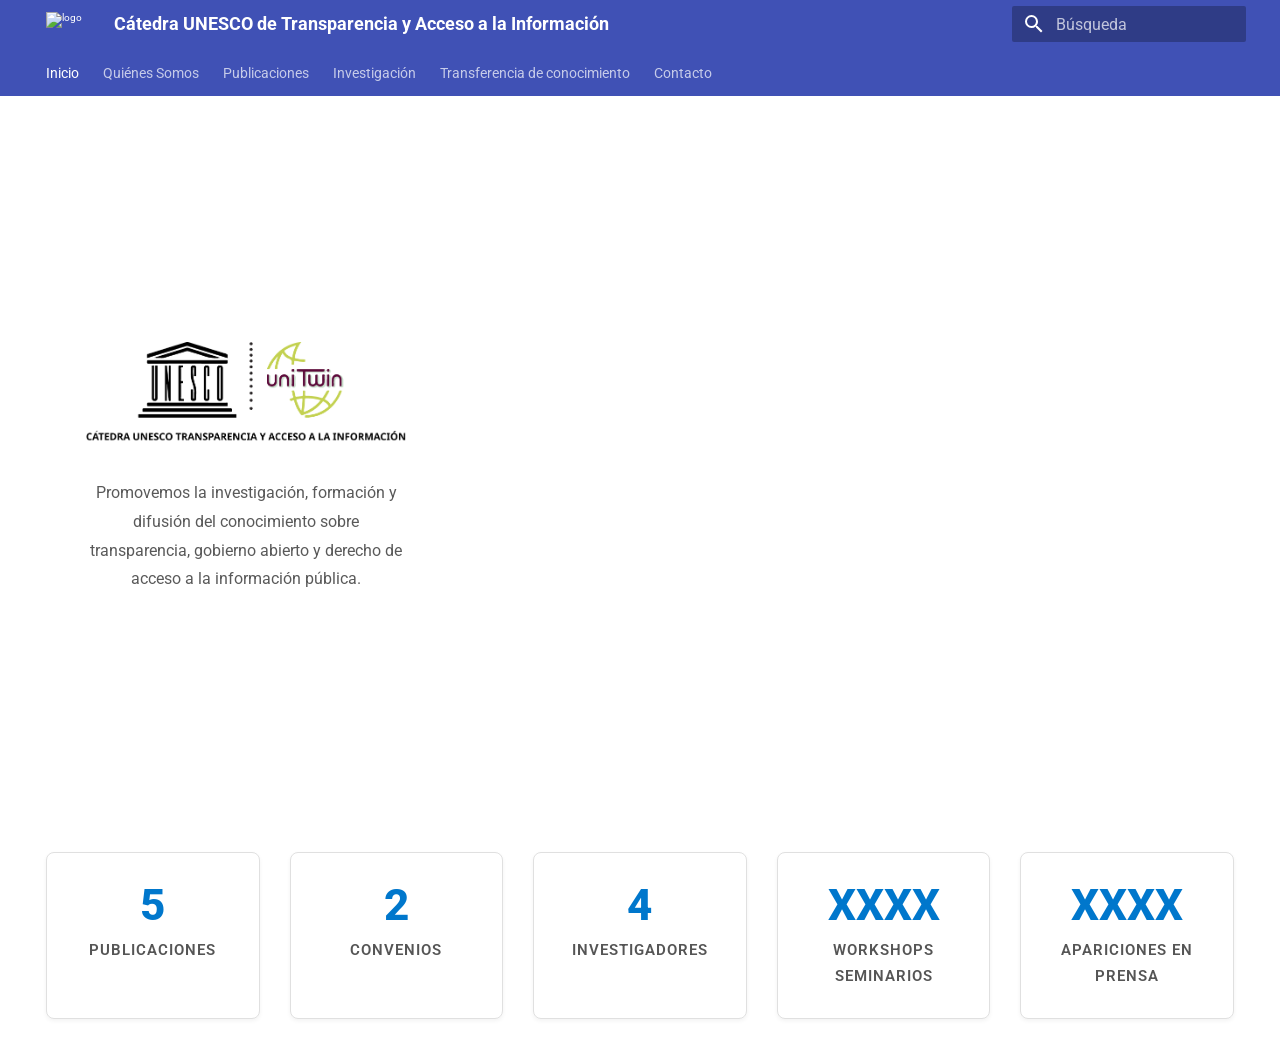
==== commit d794488f: "Deployed 2216461 with MkDocs version: 1.6.1" ====
--- a/index.html
+++ b/index.html
@@ -20,8 +20,8 @@
         
       
       
-      <link rel="icon" href="images/logo.png">
-      <meta name="generator" content="mkdocs-1.6.1, mkdocs-material-9.7.4">
+      <link rel="icon" href="images/icon.png">
+      <meta name="generator" content="mkdocs-1.6.1, mkdocs-material-9.7.5">
     
     
       
@@ -94,7 +94,7 @@
   <nav class="md-header__inner md-grid" aria-label="Cabecera">
     <a href="." title="Cátedra UNESCO de Transparencia y Acceso a la Información" class="md-header__button md-logo" aria-label="Cátedra UNESCO de Transparencia y Acceso a la Información" data-md-component="logo">
       
-  <img src="images/logo.png" alt="logo">
+  <img src="images/icon.png" alt="logo">
 
     </a>
     <label class="md-header__button md-icon" for="__drawer">
@@ -332,7 +332,7 @@
   <label class="md-nav__title" for="__drawer">
     <a href="." title="Cátedra UNESCO de Transparencia y Acceso a la Información" class="md-nav__button md-logo" aria-label="Cátedra UNESCO de Transparencia y Acceso a la Información" data-md-component="logo">
       
-  <img src="images/logo.png" alt="logo">
+  <img src="images/icon.png" alt="logo">
 
     </a>
     Cátedra UNESCO de Transparencia y Acceso a la Información
@@ -552,15 +552,28 @@
 
 
 <h1 id="_1"></h1>
-<div class="hero-section">
-  <img src="images/logo.png" alt="Logo Cátedra UNESCO" class="hero-logo">
-  <p class="hero-subtitle">
-    Promovemos la investigación, formación y difusión del conocimiento 
-    sobre transparencia, gobierno abierto y derecho de acceso a la información pública.
-  </p>
+<div class="hero-top">
+
+  <!-- Logo + subtítulo -->
+  <div class="hero-left hero-section">
+    <img src="images/logo.png" alt="Logo Cátedra UNESCO" class="hero-logo">
+    <p class="hero-subtitle">
+      Promovemos la investigación, formación y difusión del conocimiento 
+      sobre transparencia, gobierno abierto y derecho de acceso a la información pública.
+    </p>
+  </div>
+
+  <!-- Gráfico animado: el <video> dentro escala al 100% del iframe -->
+  <div class="hero-right">
+    <iframe
+      src="interactive/prioridades_corrupcion.html"
+      class="chart-iframe"
+      frameborder="0"
+      scrolling="no">
+    </iframe>
+  </div>
+
 </div>
-
-<!--TODO: Cambiar el logo por el de color amarillo de unitwin en png-->
 
 <div class="stats-grid">
 
@@ -584,18 +597,13 @@
   </div>
 
   <div class="stat-card">
-   <!--  <a href="quienes-somos/" style="text-decoration: none; color: inherit;">-->
-      <span class="stat-number">XXXX</span>
-      <span class="stat-label">Workshops
-      Seminarios</span>
-    </a>
+    <span class="stat-number">XXXX</span>
+    <span class="stat-label">Workshops Seminarios</span>
   </div>
 
   <div class="stat-card">
-   <!--  <a href="quienes-somos/" style="text-decoration: none; color: inherit;">-->
-      <span class="stat-number">XXXX</span>
-      <span class="stat-label">Apariciones en prensa</span>
-    </a>
+    <span class="stat-number">XXXX</span>
+    <span class="stat-label">Apariciones en prensa</span>
   </div>
 
 </div>
--- a/stylesheets/extra.css
+++ b/stylesheets/extra.css
@@ -1,5 +1,5 @@
 /* Quitar logo */
-
+/*TODO: Cambiar padding para ajustar margenes
 .md-header__button.md-logo {
   display: none;
 }
@@ -31,8 +31,8 @@
 }
 
 .hero-logo {
-  width: 550px;
-  margin-bottom: 2rem;
+  width: 850px;
+  margin-bottom: 1rem;
 }
 
 .hero-title {
@@ -55,13 +55,38 @@
   gap: 1rem;
 }
 
-/* === EQUIPO === */
+/* === EQUIPO — animación de entrada en cascada === */
+
+@keyframes fadeSlideIn {
+  from {
+    opacity: 0;
+    transform: translateY(28px);
+  }
+  to {
+    opacity: 1;
+    transform: translateY(0);
+  }
+}
+
 .team-member {
   display: flex;
   align-items: flex-start;
   gap: 1.5rem;
   margin: 2rem 0;
-}
+
+  /* Estado inicial: invisible */
+  opacity: 0;
+
+  /* Animación */
+  animation: fadeSlideIn 0.6s ease forwards;
+}
+
+/* Retrasos escalonados para cada bloque (nth-of-type) */
+.team-member:nth-of-type(1) { animation-delay: 0.1s; }
+.team-member:nth-of-type(2) { animation-delay: 0.35s; }
+.team-member:nth-of-type(3) { animation-delay: 0.6s; }
+.team-member:nth-of-type(4) { animation-delay: 0.85s; }
+.team-member:nth-of-type(5) { animation-delay: 1.1s; }
 
 .team-photo {
   width: 100px;
@@ -114,7 +139,7 @@
 
 
 /* Cifras clave del inicio
-/*################################ /*
+/*################################ */
 
 
 /* Contenedor de las cifras */
@@ -134,13 +159,39 @@
   text-align: center;
   transition: transform 0.3s ease, box-shadow 0.3s ease;
   box-shadow: 0 2px 4px rgba(0,0,0,0.05);
+
+  /* Estado inicial: invisible */
+  opacity: 0;
+  transform: translateY(20px);
+
+  /* Animación de entrada */
+  animation: statFadeIn 0.45s ease forwards;
+}
+
+/* Retrasos escalonados — ajusta nth-child según cuántas tarjetas tengas */
+.stat-card:nth-child(1) { animation-delay: 0.1s; }
+.stat-card:nth-child(2) { animation-delay: 0.2s; }
+.stat-card:nth-child(3) { animation-delay: 0.3s; }
+.stat-card:nth-child(4) { animation-delay: 0.4s; }
+.stat-card:nth-child(5) { animation-delay: 0.5s; }
+.stat-card:nth-child(6) { animation-delay: 0.7s; }
+
+@keyframes statFadeIn {
+  from {
+    opacity: 0;
+    transform: translateY(20px);
+  }
+  to {
+    opacity: 1;
+    transform: translateY(0);
+  }
 }
 
 /* Efecto al pasar el ratón */
 .stat-card:hover {
   transform: translateY(-5px);
   box-shadow: 0 10px 20px rgba(0,0,0,0.1);
-  border-color: #0077cc; /* Color temático (puedes cambiarlo) */
+  border-color: #0077cc;
 }
 
 /* Estilo del número/cifra */
@@ -148,7 +199,7 @@
   display: block;
   font-size: 2.2rem;
   font-weight: 800;
-  color: #0077cc; /* Azul institucional */
+  color: #0077cc;
   line-height: 1;
   margin-bottom: 0.5rem;
 }
@@ -171,7 +222,7 @@
 }
 
 /* ocultar footer
-/*################################ /*
+/*################################ */
 
 /* Ocultar completamente */
 .md-footer-meta {
@@ -182,4 +233,160 @@
 .md-footer-meta {
   opacity: 0.3;
   font-size: 0.6rem;
+}
+
+
+/* === CONTACTO === */
+/*################################ */
+
+.contact-grid {
+  display: grid;
+  grid-template-columns: repeat(auto-fit, minmax(240px, 1fr));
+  gap: 1.5rem;
+  margin: 2rem 0;
+}
+
+.contact-card {
+  padding: 1.5rem;
+  border-left: 4px solid var(--md-default-fg-color--lighter);
+  background: var(--md-code-bg-color);
+  border-radius: 0 8px 8px 0;
+  display: flex;
+  flex-direction: column;
+  gap: 0.3rem;
+}
+
+.contact-card--primary {
+  border-left-color: var(--md-primary-fg-color);
+}
+
+.contact-label {
+  font-size: 0.7rem;
+  text-transform: uppercase;
+  letter-spacing: 1px;
+  font-weight: 600;
+  color: var(--md-default-fg-color--light);
+}
+
+.contact-value {
+  font-size: 1rem;
+  font-weight: 500;
+  color: var(--md-primary-fg-color);
+  text-decoration: none;
+}
+
+.contact-value:hover {
+  text-decoration: underline;
+}
+
+.contact-note {
+  font-size: 0.75rem;
+  color: var(--md-default-fg-color--light);
+  margin-top: 0.5rem;
+  margin-bottom: 0;
+  font-style: italic;
+}
+
+/* === PERFILES ACADÉMICOS === */
+
+.profiles-grid {
+  display: flex;
+  flex-direction: row;
+  flex-wrap: nowrap;
+  align-items: center;
+  gap: 3rem;
+  margin: 1.5rem 0;
+}
+
+.profile-card {
+  display: flex;
+  align-items: center;
+  text-decoration: none;
+  opacity: 0.72;
+  transition: opacity 0.2s ease, transform 0.2s ease;
+  flex-shrink: 0;
+}
+
+.profile-card:hover {
+  opacity: 1;
+  transform: translateY(-2px);
+  text-decoration: none;
+}
+
+.profile-logo {
+  height: 32px !important;
+  width: auto !important;
+  max-width: none !important;
+  object-fit: contain !important;
+  display: block !important;
+  filter: none;
+}
+
+/* Ocultar texto y flecha */
+.profile-name,
+.profile-arrow {
+  display: none;
+}
+
+/* Responsive móvil */
+@media (max-width: 600px) {
+  .contact-grid {
+    grid-template-columns: 1fr;
+  }
+  .profiles-grid {
+    grid-template-columns: 1fr 1fr;
+  }
+}
+
+video {
+  width: 100% !important;
+  height: auto !important;
+  display: block;
+}
+
+
+/*Gráfico*/
+/*#####################################*/
+
+/* === HERO: logo + gráfico en paralelo === */
+.hero-top {
+  display: flex;
+  flex-direction: row;
+  align-items: center;
+  gap: 2rem;
+  margin-bottom: 2rem;
+}
+
+.hero-left {
+  flex: 0 0 400px;          /* ancho fijo para el logo en monitor */
+  display: flex;
+  flex-direction: column;
+  align-items: center;
+  justify-content: center;
+}
+
+.hero-right {
+  flex: 1;
+  position: relative;
+  width: 100%;
+  padding-bottom: 56.25%; /* Esto es para proporción 16:9 */
+  height: 0;
+  overflow: hidden;
+}
+
+/* MONITOR */
+/* iframe en monitor: alto generoso para que el video respire */
+.chart-iframe {
+  position: absolute;
+  top: 0;
+  left: 0;
+  width: 100%;
+  height: 100%;
+  border: none;
+}
+
+/* === movil (≤ 768px): apilado vertical === */
+@media (max-width: 600px) {
+  .hero-top { flex-direction: column; }
+  .hero-right { padding-bottom: 75%; /* Más alto para móviles si quieres */ }
 }
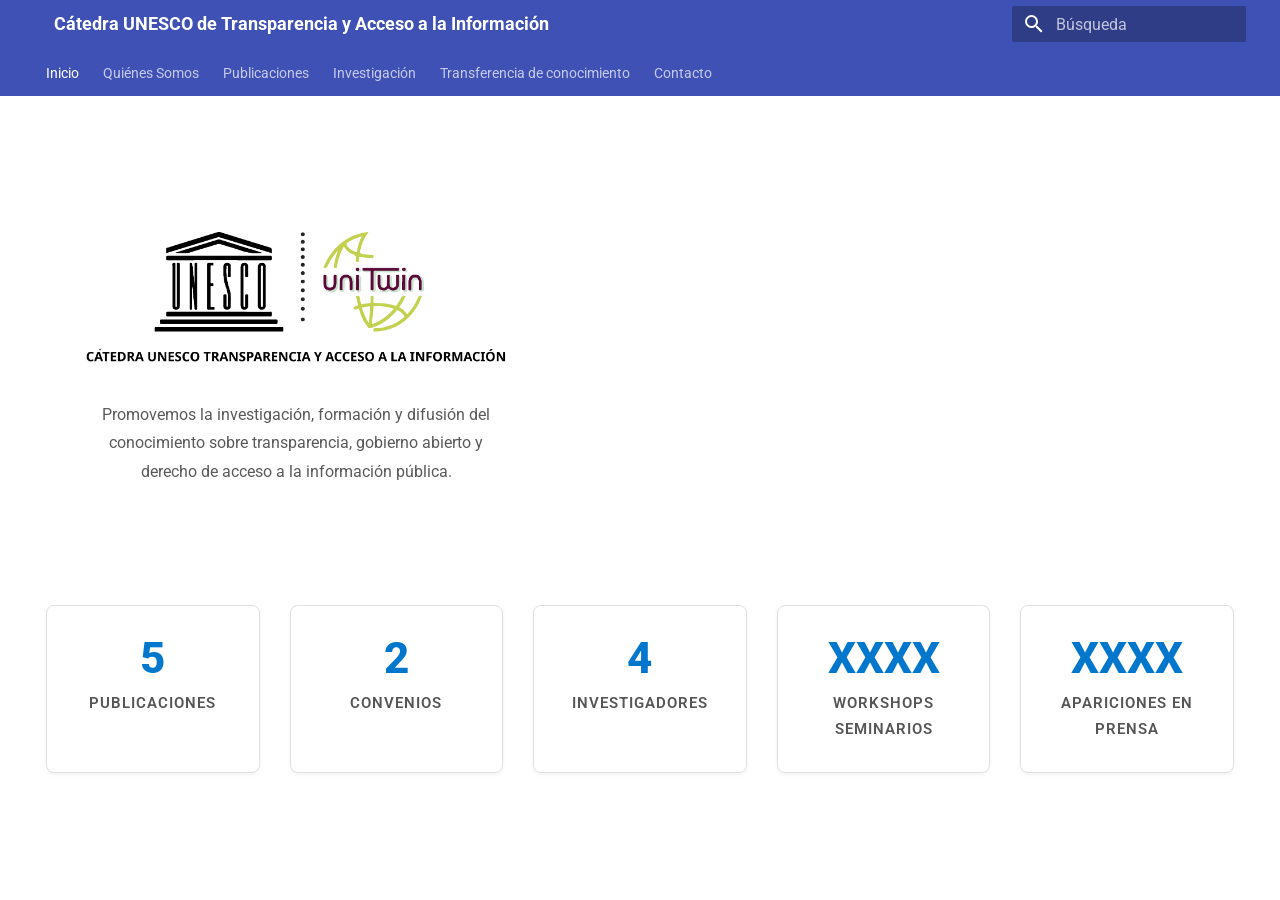
==== commit 5b8f9a0d: "Deployed a78a143 with MkDocs version: 1.6.1" ====
--- a/index.html
+++ b/index.html
@@ -21,7 +21,7 @@
       
       
       <link rel="icon" href="images/icon.png">
-      <meta name="generator" content="mkdocs-1.6.1, mkdocs-material-9.7.5">
+      <meta name="generator" content="mkdocs-1.6.1, mkdocs-material-9.7.6">
     
     
       
@@ -94,7 +94,8 @@
   <nav class="md-header__inner md-grid" aria-label="Cabecera">
     <a href="." title="Cátedra UNESCO de Transparencia y Acceso a la Información" class="md-header__button md-logo" aria-label="Cátedra UNESCO de Transparencia y Acceso a la Información" data-md-component="logo">
       
-  <img src="images/icon.png" alt="logo">
+  
+  <svg xmlns="http://www.w3.org/2000/svg" viewBox="0 0 24 24"><path d="M12 8a3 3 0 0 0 3-3 3 3 0 0 0-3-3 3 3 0 0 0-3 3 3 3 0 0 0 3 3m0 3.54C9.64 9.35 6.5 8 3 8v11c3.5 0 6.64 1.35 9 3.54 2.36-2.19 5.5-3.54 9-3.54V8c-3.5 0-6.64 1.35-9 3.54"/></svg>
 
     </a>
     <label class="md-header__button md-icon" for="__drawer">
@@ -332,7 +333,8 @@
   <label class="md-nav__title" for="__drawer">
     <a href="." title="Cátedra UNESCO de Transparencia y Acceso a la Información" class="md-nav__button md-logo" aria-label="Cátedra UNESCO de Transparencia y Acceso a la Información" data-md-component="logo">
       
-  <img src="images/icon.png" alt="logo">
+  
+  <svg xmlns="http://www.w3.org/2000/svg" viewBox="0 0 24 24"><path d="M12 8a3 3 0 0 0 3-3 3 3 0 0 0-3-3 3 3 0 0 0-3 3 3 3 0 0 0 3 3m0 3.54C9.64 9.35 6.5 8 3 8v11c3.5 0 6.64 1.35 9 3.54 2.36-2.19 5.5-3.54 9-3.54V8c-3.5 0-6.64 1.35-9 3.54"/></svg>
 
     </a>
     Cátedra UNESCO de Transparencia y Acceso a la Información
--- a/stylesheets/extra.css
+++ b/stylesheets/extra.css
@@ -1,5 +1,4 @@
 /* Quitar logo */
-/*TODO: Cambiar padding para ajustar margenes
 .md-header__button.md-logo {
   display: none;
 }
@@ -147,7 +146,7 @@
   display: grid;
   grid-template-columns: repeat(auto-fit, minmax(200px, 1fr));
   gap: 1.5rem;
-  margin: 2rem 0;
+  margin: 0 0 1.25rem;
 }
 
 /* Tarjeta individual */
@@ -354,11 +353,16 @@
   flex-direction: row;
   align-items: center;
   gap: 2rem;
-  margin-bottom: 2rem;
+  margin-bottom: 0; /* Sin margen extra abajo */
+}
+
+/* Anula el margen automático entre bloques consecutivos en la portada */
+.md-typeset > .hero-top + .stats-grid {
+  margin-top: 0.5rem !important;
 }
 
 .hero-left {
-  flex: 0 0 400px;          /* ancho fijo para el logo en monitor */
+  flex: 0 0 500px;          /* ancho fijo para el logo en monitor */
   display: flex;
   flex-direction: column;
   align-items: center;
@@ -369,7 +373,7 @@
   flex: 1;
   position: relative;
   width: 100%;
-  padding-bottom: 56.25%; /* Esto es para proporción 16:9 */
+  padding-bottom: 38%; /* Reducido de 56.25% para que las tarjetas sean visibles al cargar */
   height: 0;
   overflow: hidden;
 }
@@ -388,5 +392,7 @@
 /* === movil (≤ 768px): apilado vertical === */
 @media (max-width: 600px) {
   .hero-top { flex-direction: column; }
+  .hero-top { margin-bottom: 0.2rem; }
+  .md-typeset > .hero-top + .stats-grid { margin-top: -0.35rem !important; }
   .hero-right { padding-bottom: 75%; /* Más alto para móviles si quieres */ }
 }
